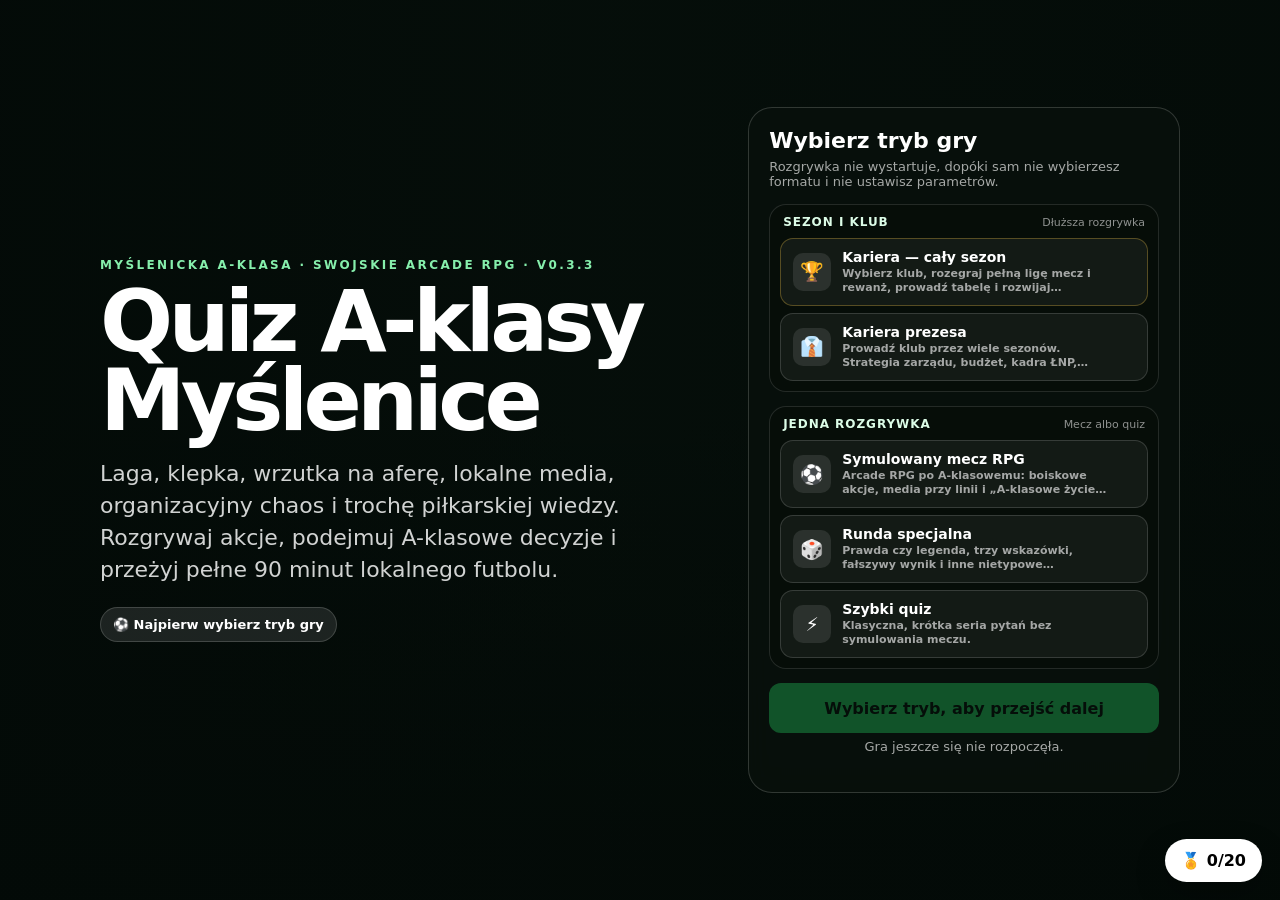
==== web/index.html @ 9ceb5de0 "Load smart question engine before base game" ====
<!doctype html>
<html lang="pl">
<head>
  <meta charset="utf-8" />
  <meta name="viewport" content="width=device-width, initial-scale=1" />
  <title>Quiz A-klasy Myślenice</title>
  <link rel="stylesheet" href="styles.css" />
  <link rel="stylesheet" href="rounds.css" />
  <link rel="stylesheet" href="match-mode.css" />
  <link rel="stylesheet" href="match-rpg.css" />
  <link rel="stylesheet" href="match-arcade.css" />
  <link rel="stylesheet" href="match-scenarios.css" />
  <link rel="stylesheet" href="tactical-decisions.css" />
  <link rel="stylesheet" href="player-characters.css" />
  <link rel="stylesheet" href="substitutions.css" />
  <link rel="stylesheet" href="player-form-morale.css" />
  <link rel="stylesheet" href="a-class-events.css" />
  <link rel="stylesheet" href="rivalry-matches.css" />
  <link rel="stylesheet" href="transfer-investigations.css" />
  <link rel="stylesheet" href="powerups.css" />
  <link rel="stylesheet" href="president-mode.css" />
  <link rel="stylesheet" href="achievements.css" />
  <link rel="stylesheet" href="title-screen.css" />
  <link rel="stylesheet" href="readability.css" />
  <link rel="stylesheet" href="ux-polish.css" />
  <link rel="stylesheet" href="a-class-lifelines.css" />
  <link rel="stylesheet" href="rpg-setup-ux.css" />
  <link rel="stylesheet" href="rpg-clarity.css" />
</head>
<body class="landing-active">
  <main class="shell">
    <header class="hero">
      <div>
        <p class="eyebrow">MYŚLENICKA A-KLASA</p>
        <h1>Rozegraj mecz wiedzą</h1>
        <p class="lead">Wybierasz zagranie w kluczowych sytuacjach meczu. Wiedza daje dużą przewagę, ale wykonanie na boisku nadal nie jest gwarantowane.</p>
      </div>
      <div class="score-card" aria-live="polite">
        <span id="score-label">Mecz</span>
        <strong id="score">0 : 0</strong>
      </div>
    </header>

    <section class="toolbar game-setup readable-setup">
      <label class="format-control">Format gry
        <select id="game-format">
          <option value="match90" selected>⚽ Symulowany mecz RPG</option>
          <option value="special">🎲 Runda specjalna</option>
          <option value="quick">⚡ Szybki quiz — 10 pytań</option>
        </select>
        <span id="format-description" class="control-help">Mecz składa się z 8–12 kluczowych sytuacji. Poprawna odpowiedź zwiększa szansę powodzenia zagrania, ale futbol nie daje gwarancji.</span>
      </label>

      <button id="new-game" class="kickoff-button">Rozpocznij mecz</button>

      <details id="match-settings" class="match-settings">
        <summary>
          <span><strong>⚙️ Ustawienia meczu</strong></span>
          <small id="match-settings-summary">Cała liga · wszystkie sezony · Stadionowa</small>
        </summary>
        <div class="match-settings-grid">
          <label id="special-round-control" class="hidden">Runda specjalna
            <select id="special-round">
              <option value="truth">Prawda czy A-klasowa legenda?</option>
              <option value="hints">Rozpoznaj mecz po 3 wskazówkach</option>
              <option value="earlier">Co było najpierw?</option>
              <option value="fake">Jeden wynik jest zmyślony</option>
              <option value="overtime">Dogrywka: tylko ciekawostki</option>
              <option value="transfer">🕵️ Śledztwo transferowe</option>
            </select>
          </label>

          <label>Zakres gry
            <select id="scope-mode">
              <option value="league">Cała liga</option>
              <option value="club">Tylko mój klub</option>
            </select>
          </label>
          <label id="club-label" class="hidden">Drużyna
            <select id="club"></select>
          </label>
          <label>Sezony
            <select id="season-mode">
              <option value="all">Wszystkie sezony</option>
              <option value="single">Jeden sezon</option>
              <option value="range">Przedział sezonów</option>
            </select>
          </label>
          <label id="season-from-label" class="hidden">Od sezonu
            <select id="season-from"></select>
          </label>
          <label id="season-to-label" class="hidden">Do sezonu
            <select id="season-to"></select>
          </label>
          <label>Oprawa
            <select id="game-style">
              <option value="classic">Klasyczna</option>
              <option value="stadium" selected>Stadionowa</option>
              <option value="chaos">A-klasowy chaos</option>
            </select>
          </label>

          <details id="advanced-options" class="advanced-options">
            <summary>Opcje dodatkowe</summary>
            <div class="advanced-grid">
              <label id="difficulty-control">Trudność
                <select id="difficulty">
                  <option value="all">Automatyczna / wszystkie</option>
                  <option value="1">1 — Rozgrzewka</option>
                  <option value="2">2 — Łatwy</option>
                  <option value="3">3 — Ligowy</option>
                  <option value="4">4 — Trudny</option>
                  <option value="5">5 — Kronikarz A-klasy</option>
                </select>
              </label>
              <label id="question-count-control">Długość szybkiego quizu
                <select id="question-count">
                  <option value="10" selected>10 pytań</option>
                  <option value="20">20 pytań</option>
                  <option value="30">30 pytań</option>
                  <option value="50">50 pytań</option>
                </select>
              </label>
            </div>
          </details>
        </div>
      </details>

      <label class="legacy-type-control" aria-hidden="true">Rodzaj pytania
        <select id="type"><option value="all">Wszystkie rodzaje pytań</option></select>
      </label>
      <label class="legacy-round-control" aria-hidden="true">Runda
        <select id="round">
          <option value="mix">Szybki miks</option>
          <option value="truth">Prawda czy legenda</option>
          <option value="hints">3 wskazówki</option>
          <option value="earlier">Co było najpierw</option>
          <option value="fake">Jeden wynik zmyślony</option>
          <option value="overtime">Dogrywka</option>
          <option value="transfer">Śledztwo transferowe</option>
        </select>
        <span id="round-description"></span>
      </label>
    </section>

    <section id="status" class="status">Ładowanie bazy pytań…</section>

    <section id="match-hud" class="match-hud hidden" aria-live="polite">
      <div class="match-clock">
        <span id="match-phase">1. POŁOWA</span>
        <strong id="match-minute">1’</strong>
      </div>
      <div class="match-progress-wrap">
        <div id="match-progress" class="match-progress"></div>
      </div>
      <div class="match-stats">
        <span><small>Punkty</small><strong id="match-points">0</strong></span>
        <span><small>Seria</small><strong id="match-streak">0</strong></span>
        <button id="var-button" class="var-button" type="button">VAR 50/50</button>
      </div>
    </section>

    <section id="quiz" class="quiz hidden">
      <div id="phase-card" class="phase-card hidden"></div>
      <div id="question-clubs" class="question-clubs" aria-label="Kluby związane z pytaniem"></div>
      <div class="meta">
        <span id="question-number"></span>
        <span id="season"></span>
        <span id="difficulty-label"></span>
        <span id="question-type-label"></span>
      </div>
      <p id="question-style" class="question-style"></p>
      <h2 id="question"></h2>
      <div id="hints-box" class="hints-box hidden"></div>
      <button id="reveal-hint" class="hint-button hidden" type="button">Pokaż kolejną wskazówkę</button>
      <div id="answers" class="answers"></div>
      <div id="feedback" class="feedback hidden"></div>
      <div class="actions">
        <button id="sources" class="ghost hidden">Pokaż źródła</button>
        <button id="next" class="hidden">Następna akcja</button>
      </div>
      <div id="source-box" class="source-box hidden"></div>
    </section>

    <section id="result" class="result hidden" aria-live="polite">
      <p class="eyebrow">KOŃCOWY GWIZDEK</p>
      <h2 id="result-title">Koniec meczu</h2>
      <div class="result-grid">
        <div><span>Wynik</span><strong id="result-score">0:0</strong></div>
        <div><span>Skuteczność testów</span><strong id="result-percent">0%</strong></div>
      </div>
      <p id="result-rank" class="result-rank hidden"></p>
      <p id="result-details" class="result-details"></p>
      <p id="result-humor" class="result-humor"></p>
      <button id="play-again">Rewanż</button>
    </section>
  </main>

  <script src="assets/title-art.js"></script>
  <script src="assets/action-art.js"></script>
  <script src="question-sanity-core.js"></script>
  <script src="smart-question-engine-core.js"></script>
  <script src="app.js"></script>
  <script src="quality.js"></script>
  <script src="rounds.js"></script>
  <script src="match-mode.js"></script>
  <script src="match-rpg.js"></script>
  <script src="match-arcade.js"></script>
  <script src="local-football-flavour.js"></script>
  <script src="local-football-chaos.js"></script>
  <script src="local-media-events.js"></script>
  <script src="local-club-events.js"></script>
  <script src="player-decision-questions.js"></script>
  <script src="match-scenarios-core.js"></script>
  <script src="match-scenarios.js"></script>
  <script src="match-continuity-core.js"></script>
  <script src="match-continuity.js"></script>
  <script src="tactical-decisions-core.js"></script>
  <script src="tactical-decisions.js"></script>
  <script src="player-characters-core.js"></script>
  <script src="player-characters.js"></script>
  <script src="substitutions-core.js"></script>
  <script src="substitutions.js"></script>
  <script src="player-form-morale-core.js"></script>
  <script src="player-form-morale.js"></script>
  <script src="a-class-events-core.js"></script>
  <script src="a-class-events.js"></script>
  <script src="rivalry-matches-core.js"></script>
  <script src="rivalry-matches.js"></script>
  <script src="season-career-core.js"></script>
  <script src="season-career.js"></script>
  <script src="transfer-investigations-core.js"></script>
  <script src="transfer-investigations.js"></script>
  <script src="powerups-core.js"></script>
  <script src="powerups.js"></script>
  <script src="president-mode-career-bridge.js"></script>
  <script src="president-mode-core.js"></script>
  <script src="president-mode.js"></script>
  <script src="president-mode-lifecycle.js"></script>
  <script src="front-controller.js"></script>
  <script src="arcade-front.js"></script>
  <script src="achievements-core.js"></script>
  <script src="achievements.js"></script>
  <script src="president-achievements-bridge.js"></script>
  <script src="match-commentator-core.js"></script>
  <script src="match-commentator.js"></script>
  <script src="readability.js"></script>
  <script src="ux-polish.js"></script>
  <script src="a-class-lifelines.js"></script>
  <script src="rpg-setup-ux.js"></script>
  <script src="rpg-clarity.js"></script>
  <script src="dev-tools.js"></script>
</body>
</html>
---- web/styles.css ----
:root {
  font-family: Inter, ui-sans-serif, system-ui, -apple-system, BlinkMacSystemFont, "Segoe UI", sans-serif;
  color: #111827;
  background: #f4f6f8;
}
* { box-sizing: border-box; }
body { margin: 0; }
button, select { font: inherit; }
.shell { width: min(920px, calc(100% - 32px)); margin: 0 auto; padding: 36px 0 64px; }
.hero { display: flex; gap: 24px; align-items: flex-start; justify-content: space-between; margin-bottom: 24px; }
.eyebrow { margin: 0 0 8px; letter-spacing: .16em; font-size: 12px; font-weight: 800; }
h1 { margin: 0; font-size: clamp(34px, 7vw, 64px); line-height: .95; letter-spacing: -.04em; }
.lead { margin: 14px 0 0; color: #4b5563; font-size: 18px; }
.score-card { min-width: 130px; background: #111827; color: white; border-radius: 18px; padding: 18px; }
.score-card span { display: block; font-size: 12px; text-transform: uppercase; letter-spacing: .12em; opacity: .7; }
.score-card strong { display: block; margin-top: 4px; font-size: 28px; }
.toolbar, .quiz, .status { background: white; border: 1px solid #e5e7eb; border-radius: 18px; }
.toolbar { display: flex; gap: 12px; padding: 14px; margin-bottom: 14px; flex-wrap: wrap; align-items: end; }
.toolbar label { display: grid; gap: 6px; color: #4b5563; font-size: 13px; }
select, button { border: 1px solid #d1d5db; border-radius: 12px; padding: 10px 12px; background: white; }
button { cursor: pointer; font-weight: 700; }
button:hover { transform: translateY(-1px); }
#new-game, #next { background: #111827; color: white; border-color: #111827; }
.status { padding: 18px; color: #4b5563; }
.quiz { padding: clamp(18px, 4vw, 34px); }
.meta { display: flex; flex-wrap: wrap; gap: 8px; color: #6b7280; font-size: 13px; }
.meta span { background: #f3f4f6; border-radius: 999px; padding: 6px 9px; }
#question { font-size: clamp(24px, 4vw, 36px); letter-spacing: -.025em; margin: 10px 0 24px; }
.answers { display: grid; gap: 10px; }
.answer { text-align: left; min-height: 52px; padding: 14px 16px; }
.answer.correct { border-color: #15803d; background: #f0fdf4; }
.answer.wrong { border-color: #b91c1c; background: #fef2f2; }
.answer:disabled { cursor: default; color: inherit; }
.feedback { margin-top: 18px; padding: 14px 16px; border-radius: 12px; background: #f9fafb; line-height: 1.45; }
.actions { display: flex; gap: 10px; justify-content: flex-end; margin-top: 18px; }
.ghost { background: transparent; }
.source-box { margin-top: 12px; border-top: 1px solid #e5e7eb; padding-top: 12px; font-size: 13px; overflow-wrap: anywhere; }
.source-box a { color: #1d4ed8; }
.hidden { display: none !important; }
@media (max-width: 640px) {
  .hero { flex-direction: column; }
  .score-card { width: 100%; }
  .toolbar { align-items: stretch; }
  .toolbar label, .toolbar button { width: 100%; }
}
#scope-mode { min-width: 240px; }
#club { min-width: 210px; }
#game-style { min-width: 245px; }
#type { min-width: 230px; }
.result { margin-top: 14px; background: white; border: 1px solid #e5e7eb; border-radius: 18px; padding: clamp(18px, 4vw, 34px); }
.result h2 { margin: 0 0 18px; font-size: clamp(28px, 5vw, 42px); letter-spacing: -.03em; }
.result-grid { display: grid; grid-template-columns: repeat(2, minmax(0, 1fr)); gap: 12px; margin-bottom: 14px; }
.result-grid > div { background: #f3f4f6; border-radius: 14px; padding: 16px; }
.result-grid span { display: block; color: #6b7280; font-size: 12px; text-transform: uppercase; letter-spacing: .1em; }
.result-grid strong { display: block; margin-top: 4px; font-size: 30px; }
.result-details { color: #4b5563; margin: 0 0 18px; }
#play-again { background: #111827; color: white; border-color: #111827; }
@media (max-width: 480px) { .result-grid { grid-template-columns: 1fr; } }
.question-clubs { display: flex; flex-wrap: wrap; gap: 8px; margin-bottom: 14px; }
.club-badge { display: inline-flex; align-items: center; gap: 8px; border: 1px solid #e5e7eb; background: #f9fafb; border-radius: 999px; padding: 5px 10px 5px 5px; font-size: 13px; font-weight: 700; }
.club-badge img, .crest-fallback { width: 34px; height: 34px; border-radius: 50%; object-fit: contain; background: white; border: 1px solid #e5e7eb; }
.crest-fallback { display: inline-grid; place-items: center; font-size: 11px; }
.question-style { margin: 20px 0 0; font-size: 12px; font-weight: 900; letter-spacing: .14em; text-transform: uppercase; color: #4b5563; }
.humor-line { margin-top: 9px; padding-top: 9px; border-top: 1px dashed #d1d5db; font-style: italic; color: #4b5563; }
.streak-line { margin-top: 10px; font-weight: 800; }
.result-humor { margin: -6px 0 18px; padding: 12px 14px; border-radius: 12px; background: #f9fafb; font-weight: 700; }
---- web/rounds.css ----
.round-control { flex: 1 1 100%; }
#round { width: min(100%, 440px); font-weight: 750; }
.control-help { max-width: 720px; color: #6b7280; font-size: 12px; line-height: 1.35; font-weight: 500; }
.legacy-type-control { display: none !important; }
.round-filter-secondary { opacity: .72; }
.hints-box { display: grid; gap: 8px; margin: -8px 0 14px; }
.round-hint { display: flex; gap: 10px; align-items: baseline; padding: 11px 13px; border-radius: 12px; border: 1px solid #e5e7eb; background: #f9fafb; }
.round-hint strong { flex: 0 0 auto; font-size: 12px; text-transform: uppercase; letter-spacing: .08em; }
.round-hint span { line-height: 1.35; }
.hint-button { margin: -4px 0 16px; background: #f3f4f6; }
.round-bonus { margin-top: 10px; padding-top: 9px; border-top: 1px dashed #d1d5db; font-weight: 800; }
@media (max-width: 640px) {
  #round { width: 100%; min-width: 0; }
  .round-hint { align-items: flex-start; flex-direction: column; gap: 3px; }
}
---- web/match-mode.css ----
.game-setup { align-items: start; }
.format-control { flex: 1 1 100%; }
#game-format { width: min(100%, 480px); font-weight: 800; }
#special-round { min-width: 280px; }
.legacy-round-control { display: none !important; }
.advanced-options { flex: 1 1 100%; border: 1px dashed #d1d5db; border-radius: 12px; padding: 0; color: #4b5563; }
.advanced-options summary { cursor: pointer; padding: 10px 12px; font-size: 13px; font-weight: 750; }
.advanced-grid { display: flex; flex-wrap: wrap; gap: 12px; padding: 0 12px 12px; }
.kickoff-button { align-self: end; min-height: 44px; background: #111827; color: #fff; border-color: #111827; }

.match-hud { margin-bottom: 14px; display: grid; grid-template-columns: auto minmax(180px, 1fr) auto; gap: 16px; align-items: center; background: #111827; color: #fff; border-radius: 18px; padding: 13px 16px; }
.match-clock { display: grid; gap: 2px; min-width: 104px; }
.match-clock span { font-size: 10px; letter-spacing: .12em; font-weight: 900; opacity: .68; }
.match-clock strong { font-size: 24px; line-height: 1; }
.match-progress-wrap { height: 8px; border-radius: 999px; background: rgba(255,255,255,.14); overflow: hidden; }
.match-progress { height: 100%; width: 0; border-radius: inherit; background: #fff; transition: width .32s ease; }
.match-stats { display: flex; gap: 8px; align-items: center; }
.match-stats > span { min-width: 58px; padding: 5px 8px; border-radius: 10px; background: rgba(255,255,255,.09); }
.match-stats small { display: block; opacity: .62; font-size: 9px; text-transform: uppercase; letter-spacing: .08em; }
.match-stats strong { display: block; margin-top: 1px; font-size: 17px; }
.var-button { color: #111827; background: #fff; border-color: #fff; white-space: nowrap; }
.var-button:disabled { opacity: .42; cursor: default; transform: none; }

.phase-card { margin: -8px 0 18px; padding: 12px 14px; border-radius: 12px; background: #111827; color: #fff; font-size: 12px; font-weight: 900; letter-spacing: .09em; text-transform: uppercase; }
.var-eliminated { opacity: .2 !important; text-decoration: line-through; transform: scale(.985); }
.match-points-line, .momentum-bonus { margin-top: 10px; padding-top: 9px; border-top: 1px dashed #d1d5db; font-weight: 850; }
.momentum-bonus { color: #92400e; }

.result-rank { display: grid; gap: 5px; padding: 16px 18px; margin: 0 0 16px; border-radius: 14px; background: #111827; color: #fff; }
.result-rank strong { font-size: 18px; letter-spacing: .04em; }
.result-rank span { opacity: .78; line-height: 1.4; }

@media (max-width: 720px) {
  .match-hud { grid-template-columns: 1fr auto; }
  .match-progress-wrap { grid-column: 1 / -1; grid-row: 2; }
  .match-stats { justify-content: flex-end; }
}

@media (max-width: 520px) {
  .match-hud { gap: 10px; padding: 12px; }
  .match-stats > span { min-width: 50px; }
  .var-button { padding: 9px 10px; font-size: 12px; }
  .advanced-grid { display: grid; }
  #special-round { min-width: 0; width: 100%; }
}
---- web/match-rpg.css ----
.rpg-board { display: grid; gap: 14px; margin-bottom: 16px; }
.rpg-score-row { display: grid; grid-template-columns: 1fr auto 1fr; gap: 12px; align-items: center; padding: 14px 16px; border-radius: 18px; background: #111827; color: #fff; }
.rpg-team { display: grid; gap: 3px; }
.rpg-team:last-child { text-align: right; }
.rpg-team small { font-size: 10px; letter-spacing: .12em; text-transform: uppercase; opacity: .62; }
.rpg-team strong { font-size: 28px; line-height: 1; }
.rpg-clock { display: grid; justify-items: center; min-width: 92px; }
.rpg-clock strong { font-size: 25px; line-height: 1; }
.rpg-clock span { margin-top: 3px; font-size: 10px; letter-spacing: .1em; text-transform: uppercase; opacity: .62; }

.rpg-pitch-shell { padding: 10px; border-radius: 18px; background: #163d2a; }
.rpg-pitch { position: relative; display: grid; grid-template-columns: repeat(5, 1fr); min-height: 150px; border: 2px solid rgba(255,255,255,.72); border-radius: 12px; overflow: hidden; color: white; }
.rpg-zone { position: relative; min-width: 0; border-right: 1px solid rgba(255,255,255,.28); background: rgba(255,255,255,.035); }
.rpg-zone:nth-child(even) { background: rgba(255,255,255,.075); }
.rpg-zone:last-child { border-right: 0; }
.rpg-zone::after { content: attr(data-label); position: absolute; left: 50%; bottom: 7px; transform: translateX(-50%); width: 92%; text-align: center; font-size: 9px; font-weight: 800; letter-spacing: .08em; text-transform: uppercase; opacity: .58; }
.rpg-midline { position: absolute; left: 50%; top: 0; bottom: 0; width: 1px; background: rgba(255,255,255,.7); pointer-events: none; }
.rpg-center-circle { position: absolute; left: 50%; top: 50%; width: 58px; height: 58px; border: 1px solid rgba(255,255,255,.7); border-radius: 50%; transform: translate(-50%,-50%); pointer-events: none; }
.rpg-goal { position: absolute; top: 35%; width: 11px; height: 30%; border: 2px solid rgba(255,255,255,.72); pointer-events: none; }
.rpg-goal.home { left: -2px; border-left: 0; }
.rpg-goal.away { right: -2px; border-right: 0; }
.rpg-ball { position: absolute; z-index: 4; top: 48%; width: 34px; height: 34px; display: grid; place-items: center; border-radius: 50%; background: #fff; color: #111827; font-size: 21px; transform: translate(-50%,-50%); transition: left .32s ease, top .2s ease; box-shadow: 0 3px 12px rgba(0,0,0,.28); }
.rpg-ball.opponent { outline: 4px solid rgba(153,27,27,.75); }
.rpg-possession { display: flex; flex-wrap: wrap; gap: 8px; align-items: center; color: #4b5563; font-size: 12px; }
.rpg-possession strong { color: #111827; }
.rpg-tag { padding: 5px 8px; border-radius: 999px; background: #f3f4f6; font-weight: 800; }
.rpg-tag.chance { background: #fef3c7; color: #92400e; }

.rpg-narrator { padding: 14px 16px; border-left: 4px solid #111827; border-radius: 0 14px 14px 0; background: #f9fafb; }
.rpg-narrator small { display: block; margin-bottom: 4px; color: #6b7280; font-size: 10px; font-weight: 900; letter-spacing: .12em; text-transform: uppercase; }
.rpg-narrator strong { display: block; font-size: 17px; line-height: 1.35; }

.rpg-action-panel { display: grid; gap: 12px; margin: 4px 0 18px; }
.rpg-action-heading { display: flex; justify-content: space-between; gap: 12px; align-items: end; flex-wrap: wrap; }
.rpg-action-heading div { display: grid; gap: 2px; }
.rpg-action-heading strong { font-size: 18px; }
.rpg-action-heading span { color: #6b7280; font-size: 12px; }
.rpg-actions { display: grid; grid-template-columns: repeat(3, minmax(0, 1fr)); gap: 10px; }
.rpg-action { min-width: 0; padding: 14px; text-align: left; border: 1px solid #d1d5db; border-radius: 14px; background: white; }
.rpg-action:hover { border-color: #111827; }
.rpg-action strong { display: block; margin-bottom: 5px; font-size: 15px; }
.rpg-action p { margin: 0 0 10px; color: #6b7280; font-size: 12px; line-height: 1.35; }
.rpg-action-meta { display: flex; justify-content: space-between; gap: 8px; align-items: center; }
.rpg-dc { padding: 4px 7px; border-radius: 999px; background: #f3f4f6; font-size: 10px; font-weight: 900; letter-spacing: .06em; text-transform: uppercase; }
.rpg-risk { font-size: 10px; font-weight: 800; color: #6b7280; }
.rpg-action.risk-high .rpg-dc { background: #fef2f2; color: #991b1b; }
.rpg-action.risk-low .rpg-dc { background: #f0fdf4; color: #166534; }

.rpg-log { display: grid; gap: 6px; margin: 0 0 14px; }
.rpg-log-line { padding: 8px 10px; border-radius: 10px; background: #f3f4f6; color: #4b5563; font-size: 12px; }
.rpg-log-line.good { background: #f0fdf4; color: #166534; font-weight: 750; }
.rpg-log-line.bad { background: #fef2f2; color: #991b1b; font-weight: 750; }
.rpg-log-line.goal { background: #111827; color: #fff; font-weight: 900; }
.rpg-resolution { margin-top: 10px; padding-top: 10px; border-top: 1px dashed #d1d5db; font-weight: 850; }
.rpg-resolution.good { color: #166534; }
.rpg-resolution.bad { color: #991b1b; }

.rpg-tools { display: flex; gap: 8px; margin-top: 8px; flex-wrap: wrap; }
.rpg-tool { padding: 8px 10px; font-size: 12px; background: #fff; }
.rpg-tool:disabled { opacity: .42; cursor: default; transform: none; }

body.rpg-match-active #match-hud { display: none !important; }
body.rpg-match-active .score-card span { opacity: .65; }

@media (max-width: 700px) {
  .rpg-actions { grid-template-columns: 1fr; }
  .rpg-pitch { min-height: 132px; }
  .rpg-ball { width: 30px; height: 30px; font-size: 18px; }
  .rpg-score-row { grid-template-columns: 1fr auto 1fr; padding: 12px; }
  .rpg-team strong { font-size: 24px; }
}

@media (max-width: 420px) {
  .rpg-zone::after { font-size: 8px; letter-spacing: .03em; }
  .rpg-clock { min-width: 68px; }
  .rpg-clock strong { font-size: 21px; }
}
---- web/match-arcade.css ----
.rpg-arcade-hud {
  display: grid;
  grid-template-columns: minmax(0, 1.15fr) minmax(0, 1.4fr) minmax(0, 1.05fr);
  gap: 10px;
}

.arcade-style-card,
.arcade-meter-card,
.arcade-combo-card {
  min-width: 0;
  padding: 11px 12px;
  border: 1px solid #d1d5db;
  border-radius: 14px;
  background: linear-gradient(180deg, #fff, #f9fafb);
  box-shadow: 0 5px 18px rgba(17, 24, 39, .06);
}

.arcade-style-card { display: flex; gap: 10px; align-items: center; }
.arcade-style-icon { width: 36px; height: 36px; display: grid; place-items: center; flex: 0 0 auto; border-radius: 11px; background: #111827; font-size: 19px; }
.arcade-style-card span:last-child { min-width: 0; display: grid; gap: 2px; }
.arcade-style-card small,
.arcade-meter-head span { color: #6b7280; font-size: 9px; font-weight: 900; letter-spacing: .1em; text-transform: uppercase; }
.arcade-style-card strong { font-size: 14px; }
.arcade-style-card em { color: #6b7280; font-size: 10px; line-height: 1.25; font-style: normal; }

.arcade-meter-head { display: flex; justify-content: space-between; gap: 10px; align-items: center; margin-bottom: 7px; }
.arcade-meter-head strong { font-size: 14px; }
.arcade-meter { height: 11px; overflow: hidden; border-radius: 999px; background: #e5e7eb; box-shadow: inset 0 1px 2px rgba(17,24,39,.12); }
#arcade-momentum-fill { width: 0; height: 100%; border-radius: inherit; background: linear-gradient(90deg, #f59e0b, #f97316 55%, #dc2626); transition: width .35s ease; }
.arcade-unlocks { display: flex; gap: 5px; margin-top: 7px; overflow-x: auto; scrollbar-width: none; }
.arcade-unlocks::-webkit-scrollbar { display: none; }
.arcade-unlocks span { white-space: nowrap; padding: 3px 6px; border-radius: 999px; background: #f3f4f6; color: #9ca3af; font-size: 8px; font-weight: 850; }
.arcade-unlocks span.active { background: #fff7ed; color: #c2410c; box-shadow: inset 0 0 0 1px #fdba74; }

.arcade-combo-dots { display: grid; grid-template-columns: repeat(3, 1fr); gap: 5px; margin: 7px 0 6px; }
.arcade-combo-dots i { height: 9px; border-radius: 999px; background: #e5e7eb; transition: .22s ease; }
.arcade-combo-dots i.active { background: linear-gradient(90deg, #16a34a, #22c55e); box-shadow: 0 0 10px rgba(34,197,94,.35); }
.arcade-combo-card > small { display: block; overflow: hidden; color: #6b7280; font-size: 9px; line-height: 1.25; text-overflow: ellipsis; white-space: nowrap; }

.arcade-event-banner {
  display: flex;
  justify-content: space-between;
  gap: 12px;
  align-items: center;
  margin: -3px 0 0;
  padding: 10px 13px;
  border-radius: 13px;
  background: linear-gradient(90deg, #111827, #1f2937);
  color: #fff;
  box-shadow: 0 8px 22px rgba(17,24,39,.16);
}
.arcade-event-banner strong { font-size: 13px; }
.arcade-event-banner span { color: rgba(255,255,255,.72); font-size: 10px; text-align: right; }

.arcade-actions { grid-template-columns: repeat(3, minmax(0, 1fr)); }
.rpg-action.arcade-special {
  position: relative;
  overflow: hidden;
  border-color: #f59e0b;
  background: linear-gradient(145deg, #fff7ed, #fff 55%, #fef3c7);
  box-shadow: 0 8px 20px rgba(245,158,11,.13);
}
.rpg-action.arcade-special::before {
  content: 'ARCADE';
  position: absolute;
  top: 7px;
  right: -23px;
  width: 80px;
  padding: 2px 0;
  transform: rotate(38deg);
  background: #f59e0b;
  color: #111827;
  text-align: center;
  font-size: 7px;
  font-weight: 950;
  letter-spacing: .08em;
}
.rpg-action.arcade-special:hover { border-color: #c2410c; transform: translateY(-2px); }
.arcade-cost { padding: 4px 7px; border-radius: 999px; background: #fff7ed; color: #c2410c; font-size: 9px; font-weight: 900; }
.arcade-heading > span:last-child { padding: 5px 8px; border-radius: 999px; background: #fff7ed; color: #c2410c; font-weight: 850; }

body.rpg-match-active .rpg-pitch-shell { box-shadow: 0 12px 30px rgba(22,61,42,.15); }
body.rpg-match-active .rpg-ball { animation: arcade-ball-pulse 1.8s ease-in-out infinite; }

@keyframes arcade-ball-pulse {
  0%, 100% { box-shadow: 0 3px 12px rgba(0,0,0,.28); }
  50% { box-shadow: 0 4px 18px rgba(255,255,255,.35), 0 3px 12px rgba(0,0,0,.28); }
}

@media (max-width: 860px) {
  .rpg-arcade-hud { grid-template-columns: 1fr 1fr; }
  .arcade-style-card { grid-column: 1 / -1; }
}

@media (max-width: 700px) {
  .rpg-arcade-hud { grid-template-columns: 1fr; }
  .arcade-style-card { grid-column: auto; }
  .arcade-actions { grid-template-columns: 1fr; }
  .arcade-event-banner { align-items: flex-start; flex-direction: column; }
  .arcade-event-banner span { text-align: left; }
  .arcade-combo-card > small { white-space: normal; }
}

.rpg-action-panel.life-event-active { padding: 0; border: 0; background: transparent; box-shadow: none; }
.life-event-card {
  overflow: hidden;
  border: 2px solid #f59e0b;
  border-radius: 18px;
  background: linear-gradient(145deg, #111827, #1f2937 68%, #292018);
  color: #fff;
  box-shadow: 0 18px 45px rgba(17,24,39,.24);
}
.life-event-top { display: flex; justify-content: space-between; gap: 12px; align-items: center; padding: 11px 15px; background: rgba(0,0,0,.25); }
.life-event-category, .life-event-counter { font-size: 10px; font-weight: 950; letter-spacing: .1em; }
.life-event-category { color: #fbbf24; }
.life-event-counter { color: rgba(255,255,255,.55); }
.life-event-story { display: flex; gap: 14px; align-items: center; padding: 18px 18px 13px; }
.life-event-icon { flex: 0 0 auto; font-size: 38px; filter: drop-shadow(0 5px 9px rgba(0,0,0,.28)); }
.life-event-story h3 { margin: 0 0 5px; font-size: clamp(20px, 3vw, 29px); line-height: 1.05; }
.life-event-story p { margin: 0; color: rgba(255,255,255,.72); font-size: 14px; line-height: 1.45; }
.life-event-question { padding: 0 18px 9px; color: #fbbf24; font-size: 12px; font-weight: 900; text-transform: uppercase; letter-spacing: .08em; }
.life-event-choices { display: grid; grid-template-columns: repeat(3, minmax(0, 1fr)); gap: 9px; padding: 0 14px 14px; }
.life-event-choice { display: grid; grid-template-columns: 27px 1fr; gap: 2px 8px; align-items: center; min-height: 86px; padding: 11px; border: 1px solid rgba(255,255,255,.17); border-radius: 12px; background: rgba(255,255,255,.07); color: #fff; text-align: left; cursor: pointer; transition: .18s ease; }
.life-event-choice:hover, .life-event-choice:focus-visible { transform: translateY(-2px); border-color: #fbbf24; background: rgba(245,158,11,.14); outline: none; }
.life-event-choice > span { display: grid; place-items: center; grid-row: 1 / span 2; width: 27px; height: 27px; border-radius: 50%; background: #f59e0b; color: #111827; font-size: 12px; font-weight: 950; }
.life-event-choice strong { font-size: 13px; line-height: 1.2; }
.life-event-choice small { color: rgba(255,255,255,.62); font-size: 10px; line-height: 1.3; }
.life-event-note { display: block; padding: 0 16px 14px; color: rgba(255,255,255,.46); font-size: 9px; text-align: center; }

@media (max-width: 700px) {
  .life-event-top { align-items: flex-start; flex-direction: column; gap: 4px; }
  .life-event-story { align-items: flex-start; padding: 15px; }
  .life-event-icon { font-size: 32px; }
  .life-event-choices { grid-template-columns: 1fr; }
  .life-event-choice { min-height: 70px; }
}
---- web/match-scenarios.css ----
.rpg-scenario-hud {
  display: grid;
  grid-template-columns: minmax(110px, .7fr) minmax(220px, 1.7fr) minmax(220px, 1.2fr);
  gap: 10px;
  margin: 10px 0 12px;
}

.rpg-scenario-hud > div {
  border: 1px solid rgba(255,255,255,.12);
  border-radius: 14px;
  padding: 11px 13px;
  background: rgba(8,18,33,.76);
  box-shadow: inset 0 1px 0 rgba(255,255,255,.04);
}

.rpg-scenario-hud small,
.rpg-scenario-hud span {
  display: block;
  color: var(--muted, #b7c0cd);
  font-size: .78rem;
  line-height: 1.35;
}

.rpg-scenario-hud strong {
  display: block;
  margin-top: 3px;
}

.scenario-counter strong {
  font-size: 1.22rem;
}

.scenario-copy strong {
  font-size: 1rem;
}

.scenario-copy span,
.scenario-rule span {
  margin-top: 4px;
}

.scenario-rule {
  border-color: rgba(97, 220, 146, .28) !important;
  background: linear-gradient(135deg, rgba(27,81,53,.34), rgba(8,18,33,.76)) !important;
}

.scenario-rule strong {
  color: #a9f4c7;
}

.scenario-odds {
  display: grid;
  grid-template-columns: 1fr 1fr;
  gap: 6px;
  margin-top: 10px;
  padding-top: 8px;
  border-top: 1px solid rgba(255,255,255,.08);
  font-size: .72rem;
}

.scenario-odds span {
  color: var(--muted, #b7c0cd);
}

.scenario-odds span:first-child strong {
  color: #8df0b4;
}

.scenario-odds span:last-child strong {
  color: #ffd49a;
}

@media (max-width: 760px) {
  .rpg-scenario-hud {
    grid-template-columns: 1fr;
  }

  .scenario-odds {
    grid-template-columns: 1fr;
  }
}
---- web/tactical-decisions.css ----
.rpg-tactical-hud {
  display: grid;
  grid-template-columns: auto minmax(140px, .8fr) minmax(220px, 2fr);
  gap: 10px 14px;
  align-items: center;
  padding: 10px 14px;
  margin: 10px 0;
  border: 1px solid rgba(255,255,255,.12);
  border-radius: 14px;
  background: rgba(7, 15, 27, .72);
}

.tactical-hud-label { font-size: .68rem; letter-spacing: .12em; opacity: .62; }
.rpg-tactical-hud strong { font-size: .94rem; }
.rpg-tactical-hud > span:last-child { font-size: .78rem; opacity: .76; }

.tactical-active-chip {
  display: inline-flex;
  align-items: center;
  padding: 5px 8px;
  margin-left: auto;
  border: 1px solid rgba(255,255,255,.16);
  border-radius: 999px;
  font-size: .72rem;
  white-space: nowrap;
  opacity: .88;
}

.tactical-decision-card {
  padding: 18px;
  border: 1px solid rgba(255,255,255,.14);
  border-radius: 18px;
  background: linear-gradient(180deg, rgba(21,34,52,.96), rgba(8,16,28,.96));
  box-shadow: 0 18px 44px rgba(0,0,0,.22);
}

.tactical-decision-kicker { margin-bottom: 8px; font-size: .72rem; font-weight: 800; letter-spacing: .12em; opacity: .7; }
.tactical-decision-card h3 { margin: 0 0 8px; font-size: 1.2rem; }
.tactical-decision-card > p { margin: 0 0 16px; opacity: .76; line-height: 1.45; }

.tactical-options { display: grid; grid-template-columns: repeat(3, minmax(0, 1fr)); gap: 10px; }
.tactical-option {
  display: grid;
  grid-template-columns: auto 1fr;
  gap: 10px;
  align-items: start;
  text-align: left;
  padding: 14px;
  border: 1px solid rgba(255,255,255,.12);
  border-radius: 14px;
  background: rgba(255,255,255,.045);
  color: inherit;
  cursor: pointer;
}
.tactical-option:hover,
.tactical-option:focus-visible { transform: translateY(-1px); border-color: rgba(255,255,255,.28); background: rgba(255,255,255,.08); }
.tactical-option.current { outline: 1px solid rgba(255,255,255,.22); }
.tactical-option-icon { font-size: 1.45rem; line-height: 1; }
.tactical-option strong { display: block; margin-bottom: 5px; }
.tactical-option small { display: block; line-height: 1.35; opacity: .72; }
.tactical-option em { display: inline-block; margin-top: 9px; font-size: .72rem; font-style: normal; font-weight: 800; opacity: .88; }

@media (max-width: 760px) {
  .rpg-tactical-hud { grid-template-columns: 1fr; gap: 4px; }
  .tactical-options { grid-template-columns: 1fr; }
  .tactical-active-chip { margin-left: 0; }
}
---- web/player-characters.css ----
.rpg-character-hud {
  display: grid;
  grid-template-columns: auto minmax(0, 1fr) auto;
  gap: .75rem;
  align-items: center;
  margin: .65rem 0;
  padding: .7rem .8rem;
  border: 1px solid #d7dee5;
  border-radius: 14px;
  background: #ffffff;
  color: #111827;
}

.character-hud-avatar,
.character-avatar {
  display: grid;
  place-items: center;
  width: 2.6rem;
  height: 2.6rem;
  flex: 0 0 auto;
  border-radius: 50%;
  border: 1px solid #bbf7d0;
  background: #f0fdf4;
  color: #14532d;
  font-weight: 900;
  letter-spacing: .03em;
}

.character-hud-copy { min-width: 0; }
.character-hud-copy small,
.character-hud-rating small {
  display: block;
  color: #64748b;
  font-size: .64rem;
  letter-spacing: .1em;
  opacity: 1;
}
.character-hud-copy strong,
.character-hud-copy span { display: block; }
.character-hud-copy strong { margin: .12rem 0; color: #111827; font-size: .98rem; }
.character-hud-copy span { color: #475569; font-size: .78rem; overflow: hidden; text-overflow: ellipsis; white-space: nowrap; }
.character-hud-rating { text-align: center; }
.character-hud-rating strong { color: #14532d; font-size: 1.35rem; }

.character-selection-card {
  border: 2px solid #dbe4df;
  border-radius: 18px;
  padding: 1rem;
  background: #f8fafc;
  color: #111827;
  box-shadow: none;
}
.character-selection-card h3 { margin: .25rem 0 .35rem; color: #111827 !important; }
.character-selection-card > p { margin: 0 0 .8rem; color: #475569 !important; line-height: 1.42; opacity: 1; }
.character-selection-kicker { color: #166534 !important; font-size: .72rem; font-weight: 900; letter-spacing: .09em; opacity: 1; }
.character-disclaimer { display: block; margin-top: .8rem; color: #64748b !important; line-height: 1.35; opacity: 1; }

.character-options {
  display: grid;
  grid-template-columns: repeat(3, minmax(0, 1fr));
  gap: .7rem;
}
.character-option {
  appearance: none;
  width: 100%;
  padding: .75rem;
  border: 2px solid #cbd5e1;
  border-radius: 14px;
  background: #ffffff;
  color: #111827 !important;
  text-align: left;
  cursor: pointer;
  box-shadow: none;
  transition: border-color .15s ease, background .15s ease, box-shadow .15s ease;
}
.character-option *,
.character-option strong,
.character-option span,
.character-option small,
.character-option em { color: inherit; }
.character-option:hover,
.character-option:focus-visible {
  border-color: #16a34a;
  background: #f0fdf4;
  outline: 3px solid rgba(22,163,74,.14);
  transform: none;
}
.character-header { display: flex; gap: .55rem; align-items: center; }
.character-title { min-width: 0; flex: 1; }
.character-title strong,
.character-title small,
.character-title em { display: block; }
.character-title strong { color: #111827 !important; font-size: .95rem; line-height: 1.18; }
.character-title small { margin-top: .15rem; color: #475569 !important; font-size: .72rem; opacity: 1; }
.character-title em { margin-top: .28rem; color: #334155 !important; font-style: normal; font-size: .68rem; font-weight: 800; }
.character-overall { text-align: center; }
.character-overall small { display: block; color: #64748b !important; font-size: .58rem; opacity: 1; }
.character-overall strong { color: #14532d !important; font-size: 1.45rem; line-height: 1; }
.character-sample {
  display: inline-block;
  margin-left: .25rem;
  padding: .1rem .3rem;
  border-radius: 999px;
  font-size: .56rem;
  font-weight: 800;
  vertical-align: .08rem;
}
.character-sample.reliable { background: #dcfce7; color: #166534 !important; }
.character-sample.small { background: #fef3c7; color: #92400e !important; }

.character-raw-stats {
  display: grid;
  grid-template-columns: repeat(5, 1fr);
  gap: .28rem;
  margin: .7rem 0;
}
.character-raw-stats > span {
  padding: .35rem .2rem;
  border: 1px solid #e2e8f0;
  border-radius: 8px;
  background: #f8fafc;
  text-align: center;
}
.character-raw-stats small,
.character-raw-stats strong { display: block; }
.character-raw-stats small { color: #64748b !important; font-size: .54rem; opacity: 1; }
.character-raw-stats strong { margin-top: .05rem; color: #111827 !important; font-size: .83rem; }

.character-ratings { display: grid; gap: .28rem; }
.character-rating-row {
  display: grid;
  grid-template-columns: 5.8rem minmax(0, 1fr) 1.8rem;
  gap: .4rem;
  align-items: center;
  color: #334155;
  font-size: .65rem;
}
.character-rating-row > span { color: #475569 !important; opacity: 1; }
.character-rating-row > strong { color: #111827 !important; text-align: right; }
.character-rating-track {
  height: 6px;
  overflow: hidden;
  border-radius: 999px;
  background: #e2e8f0;
}
.character-rating-track i {
  display: block;
  height: 100%;
  border-radius: inherit;
  background: #16a34a;
  opacity: 1;
}
.character-impact {
  margin-top: .45rem;
  padding-top: .4rem;
  border-top: 1px solid #e2e8f0;
  color: #475569 !important;
  font-size: .68rem;
  opacity: 1;
}
.character-impact.positive { color: #166534 !important; font-weight: 800; }
.character-impact.negative { color: #991b1b !important; }

@media (max-width: 850px) {
  .character-options { grid-template-columns: 1fr; }
  .character-option { padding: .8rem; }
}

@media (max-width: 520px) {
  .rpg-character-hud { grid-template-columns: auto minmax(0, 1fr); }
  .character-hud-rating { grid-column: 2; text-align: left; display: flex; gap: .35rem; align-items: baseline; }
  .character-hud-rating small { display: inline; }
  .character-raw-stats { grid-template-columns: repeat(5, minmax(0,1fr)); }
  .character-rating-row { grid-template-columns: 5rem minmax(0, 1fr) 1.7rem; }
}
---- web/substitutions.css ----
.rpg-substitution-hud {
  display: flex;
  align-items: center;
  gap: .7rem;
  padding: .72rem .9rem;
  margin: .55rem 0;
  border: 1px solid rgba(255,255,255,.12);
  border-radius: 14px;
  background: rgba(8,18,28,.72);
}

.substitution-hud-icon { font-size: 1.35rem; }
.substitution-hud-copy { display: grid; grid-template-columns: auto auto 1fr; align-items: baseline; gap: .35rem .55rem; width: 100%; }
.substitution-hud-copy small { font-size: .68rem; letter-spacing: .12em; opacity: .7; }
.substitution-hud-copy strong { font-size: .95rem; }
.substitution-hud-copy em { justify-self: end; font-style: normal; font-size: .78rem; opacity: .82; }
.substitution-hud-copy em.positive { color: #b9f6ca; }
.substitution-hud-copy em.negative { color: #ffb6b6; }

.substitution-decision-card,
.substitution-quiz-card,
.substitution-result-card {
  padding: 1rem;
  border: 1px solid rgba(255,255,255,.13);
  border-radius: 18px;
  background: linear-gradient(180deg, rgba(18,33,45,.96), rgba(8,18,28,.96));
}

.substitution-kicker {
  font-size: .72rem;
  font-weight: 800;
  letter-spacing: .13em;
  opacity: .76;
  margin-bottom: .35rem;
}

.substitution-decision-card h3,
.substitution-quiz-card h3,
.substitution-result-card h3 { margin: .15rem 0 .45rem; }
.substitution-decision-card > p,
.substitution-quiz-explainer,
.substitution-result-card > p { margin: 0 0 .8rem; opacity: .82; line-height: 1.45; }

.substitution-current {
  padding: .58rem .7rem;
  margin: .65rem 0 .8rem;
  border-radius: 10px;
  background: rgba(255,255,255,.06);
  font-size: .86rem;
}

.substitution-options {
  display: grid;
  grid-template-columns: repeat(3, minmax(0, 1fr));
  gap: .7rem;
}

.substitution-option {
  display: block;
  width: 100%;
  text-align: left;
  padding: .75rem;
  border: 1px solid rgba(255,255,255,.12);
  border-radius: 14px;
  background: rgba(255,255,255,.045);
  color: inherit;
  cursor: pointer;
}

.substitution-option:hover,
.substitution-option:focus-visible {
  transform: translateY(-1px);
  border-color: rgba(255,255,255,.28);
  background: rgba(255,255,255,.075);
}

.substitution-option .character-header { margin-bottom: .55rem; }
.substitution-option .character-raw-stats { grid-template-columns: repeat(5, 1fr); }
.substitution-option .character-ratings { margin-top: .55rem; }

.substitution-candidate-note,
.substitution-enter {
  display: block;
  margin-top: .55rem;
  font-size: .75rem;
}
.substitution-candidate-note { opacity: .72; }
.substitution-enter { font-weight: 800; opacity: .95; }

.substitution-skip,
.substitution-continue {
  width: 100%;
  margin-top: .8rem;
  padding: .72rem .85rem;
  border: 1px solid rgba(255,255,255,.14);
  border-radius: 11px;
  background: rgba(255,255,255,.06);
  color: inherit;
  cursor: pointer;
  font-weight: 750;
}

.substitution-question-type {
  display: inline-block;
  margin: .25rem 0 .55rem;
  padding: .28rem .48rem;
  border-radius: 999px;
  background: rgba(255,255,255,.07);
  font-size: .7rem;
  letter-spacing: .04em;
  opacity: .78;
}

.substitution-quiz-card h4 {
  margin: .1rem 0 .75rem;
  font-size: 1.05rem;
  line-height: 1.4;
}

.substitution-quiz-answers {
  display: grid;
  grid-template-columns: repeat(2, minmax(0, 1fr));
  gap: .55rem;
}

.substitution-quiz-answer {
  min-height: 3.3rem;
  padding: .68rem .75rem;
  border: 1px solid rgba(255,255,255,.13);
  border-radius: 11px;
  background: rgba(255,255,255,.055);
  color: inherit;
  cursor: pointer;
  text-align: left;
}
.substitution-quiz-answer.correct { border-color: rgba(100,220,140,.68); background: rgba(70,180,110,.16); }
.substitution-quiz-answer.wrong { border-color: rgba(240,100,100,.62); background: rgba(220,70,70,.13); }

.substitution-quiz-result {
  margin-top: .8rem;
  padding: .72rem;
  border-radius: 12px;
  display: grid;
  gap: .28rem;
}
.substitution-quiz-result.good { background: rgba(60,170,100,.13); }
.substitution-quiz-result.bad { background: rgba(210,75,75,.13); }
.substitution-quiz-result span { line-height: 1.4; }
.substitution-quiz-result small { opacity: .72; }

.substitution-effect-chip {
  display: inline-flex;
  align-items: center;
  padding: .28rem .5rem;
  border-radius: 999px;
  font-size: .7rem;
  font-weight: 800;
  white-space: nowrap;
}
.substitution-effect-chip.positive { background: rgba(70,180,110,.18); color: #c9f7d4; }
.substitution-effect-chip.negative { background: rgba(210,75,75,.16); color: #ffc2c2; }

@media (max-width: 860px) {
  .substitution-options { grid-template-columns: 1fr; }
  .substitution-hud-copy { grid-template-columns: auto auto; }
  .substitution-hud-copy em { grid-column: 1 / -1; justify-self: start; }
}

@media (max-width: 560px) {
  .substitution-quiz-answers { grid-template-columns: 1fr; }
}
---- web/player-form-morale.css ----
.rpg-player-mental-hud {
  display: grid;
  gap: .65rem;
  padding: .8rem .95rem;
  margin-top: .7rem;
  border: 1px solid rgba(255,255,255,.12);
  border-radius: 14px;
  background: rgba(8,15,25,.72);
}

.mental-hud-head {
  display: flex;
  justify-content: space-between;
  align-items: center;
  gap: 1rem;
}

.mental-hud-head span {
  display: grid;
  gap: .1rem;
}

.mental-hud-head small,
.mental-disclaimer {
  opacity: .68;
  font-size: .72rem;
  letter-spacing: .04em;
}

.mental-hud-head strong {
  font-size: .98rem;
}

#rpg-mental-impact {
  padding: .28rem .5rem;
  border-radius: 999px;
  background: rgba(255,255,255,.08);
  font-style: normal;
  font-size: .78rem;
  white-space: nowrap;
}

#rpg-mental-impact.positive,
.mental-impact.positive {
  background: rgba(35,170,95,.16);
}

#rpg-mental-impact.negative,
.mental-impact.negative {
  background: rgba(215,68,68,.16);
}

.mental-meters {
  display: grid;
  gap: .5rem;
}

.mental-meter-row {
  display: grid;
  grid-template-columns: minmax(105px, .9fr) minmax(120px, 2fr) 34px;
  gap: .65rem;
  align-items: center;
}

.mental-meter-row > span {
  display: flex;
  align-items: baseline;
  gap: .45rem;
}

.mental-meter-row b {
  font-size: .82rem;
}

.mental-meter-row small {
  opacity: .65;
  font-size: .7rem;
}

.mental-meter-row > strong {
  text-align: right;
  font-variant-numeric: tabular-nums;
}

.mental-meter-track {
  height: 8px;
  overflow: hidden;
  border-radius: 999px;
  background: rgba(255,255,255,.09);
}

.mental-meter-track i {
  display: block;
  height: 100%;
  width: 50%;
  border-radius: inherit;
  background: currentColor;
  opacity: .82;
  transition: width .25s ease;
}

.mental-impact {
  margin-top: .45rem;
  padding: .35rem .5rem;
  border-radius: 8px;
  background: rgba(255,255,255,.055);
  font-size: .72rem;
  opacity: .9;
}

.player-mental-resolution {
  display: grid;
  gap: .15rem;
  margin-top: .55rem;
  padding: .55rem .7rem;
  border-radius: 10px;
  background: rgba(255,255,255,.06);
}

.player-mental-resolution.good {
  box-shadow: inset 3px 0 0 rgba(35,170,95,.75);
}

.player-mental-resolution.bad {
  box-shadow: inset 3px 0 0 rgba(215,68,68,.75);
}

.player-mental-resolution strong {
  font-size: .78rem;
}

.player-mental-resolution span {
  font-size: .75rem;
  opacity: .82;
}

@media (max-width: 680px) {
  .mental-hud-head {
    align-items: flex-start;
  }

  .mental-meter-row {
    grid-template-columns: 95px 1fr 30px;
    gap: .45rem;
  }

  .mental-meter-row > span {
    display: grid;
    gap: 0;
  }
}
---- web/a-class-events.css ----
.rpg-a-class-event-hud {
  display: flex;
  align-items: center;
  gap: 10px;
  padding: 10px 12px;
  margin: 8px 0;
  border: 1px dashed rgba(255,255,255,.22);
  border-radius: 12px;
  background: rgba(17,24,39,.72);
}

.a-class-hud-icon {
  font-size: 24px;
  line-height: 1;
}

.a-class-hud-copy {
  display: grid;
  gap: 2px;
  min-width: 0;
}

.a-class-hud-copy small {
  font-size: 10px;
  letter-spacing: .11em;
  opacity: .72;
}

.a-class-hud-copy strong {
  font-size: 13px;
}

.a-class-hud-copy em {
  font-size: 11px;
  font-style: normal;
  opacity: .82;
}

#rpg-a-class-condition.active {
  opacity: 1;
  font-weight: 700;
}

.a-class-condition-chip {
  display: inline-flex;
  align-items: center;
  margin-left: 8px;
  padding: 3px 7px;
  border-radius: 999px;
  border: 1px solid rgba(255,255,255,.18);
  font-size: 10px;
  font-weight: 700;
  white-space: nowrap;
}

@media (max-width: 640px) {
  .rpg-a-class-event-hud {
    align-items: flex-start;
  }

  .a-class-condition-chip {
    display: flex;
    width: fit-content;
    margin: 5px 0 0;
  }
}
---- web/rivalry-matches.css ----
.rpg-rivalry-hud {
  display:grid;
  grid-template-columns:auto minmax(0, 1fr) auto;
  gap:10px;
  align-items:center;
  margin:8px 0;
  padding:10px 12px;
  border:1px solid rgba(148,163,184,.25);
  border-radius:14px;
  background:rgba(15,23,42,.72);
}

.rpg-rivalry-hud.special {
  border-color:rgba(245,158,11,.42);
  box-shadow:inset 0 0 0 1px rgba(245,158,11,.08);
}

.rpg-rivalry-hud.derby {
  border-color:rgba(239,68,68,.5);
}

.rivalry-hud-icon {
  font-size:1.55rem;
}

.rivalry-hud-copy {
  min-width:0;
  display:flex;
  flex-direction:column;
  gap:2px;
}

.rivalry-hud-copy small {
  font-size:.68rem;
  letter-spacing:.1em;
  font-weight:800;
  color:#fbbf24;
}

.rivalry-hud-copy strong {
  overflow:hidden;
  text-overflow:ellipsis;
  white-space:nowrap;
}

.rivalry-hud-copy em {
  font-size:.72rem;
  line-height:1.25;
  font-style:normal;
  color:#94a3b8;
}

.rivalry-pressure {
  min-width:72px;
  display:grid;
  grid-template-columns:1fr auto;
  gap:2px 7px;
  align-items:center;
}

.rivalry-pressure small {
  font-size:.62rem;
  letter-spacing:.08em;
  color:#94a3b8;
}

.rivalry-pressure strong {
  font-size:1.05rem;
  text-align:right;
}

.rivalry-pressure-track {
  grid-column:1 / -1;
  display:block;
  width:100%;
  height:5px;
  overflow:hidden;
  border-radius:99px;
  background:rgba(148,163,184,.2);
}

.rivalry-pressure-track i {
  display:block;
  height:100%;
  width:35%;
  border-radius:inherit;
  background:currentColor;
  color:#f59e0b;
  transition:width .25s ease;
}

.rivalry-pressure-chip,
.rivalry-moment-chip {
  display:inline-flex;
  align-items:center;
  border-radius:999px;
  padding:4px 8px;
  font-size:.68rem;
  font-weight:800;
  white-space:nowrap;
}

.rivalry-pressure-chip {
  background:rgba(245,158,11,.14);
  border:1px solid rgba(245,158,11,.34);
}

.rivalry-pressure-chip.derby {
  background:rgba(239,68,68,.14);
  border-color:rgba(239,68,68,.34);
}

.rivalry-moment-chip {
  background:rgba(168,85,247,.13);
  border:1px solid rgba(168,85,247,.32);
}

@media (max-width:640px) {
  .rpg-rivalry-hud {
    grid-template-columns:auto minmax(0, 1fr);
  }
  .rivalry-pressure {
    grid-column:1 / -1;
    grid-template-columns:auto 1fr auto;
  }
  .rivalry-pressure-track {
    grid-column:auto;
  }
}
---- web/transfer-investigations.css ----
body.transfer-investigation-active .quiz {
  border-color: rgba(255,255,255,.14);
}

.transfer-case-file {
  margin: 10px 0 14px;
  padding: 14px 16px;
  border: 1px solid rgba(255,255,255,.16);
  border-radius: 14px;
  background: linear-gradient(135deg, rgba(8,15,27,.96), rgba(25,34,49,.92));
  display: grid;
  gap: 4px;
  position: relative;
  overflow: hidden;
}

.transfer-case-file::after {
  content: 'ŁNP';
  position: absolute;
  right: 12px;
  top: 9px;
  font-size: 34px;
  font-weight: 900;
  letter-spacing: -.05em;
  opacity: .06;
}

.transfer-case-file span {
  font-size: 11px;
  font-weight: 800;
  letter-spacing: .12em;
  text-transform: uppercase;
  opacity: .72;
}

.transfer-case-file strong {
  font-size: 20px;
  line-height: 1.15;
}

.transfer-case-file small {
  opacity: .72;
  line-height: 1.35;
}

body.transfer-investigation-active #question-style {
  letter-spacing: .08em;
}

body.transfer-investigation-active .answer {
  text-align: left;
}

@media (max-width: 640px) {
  .transfer-case-file {
    padding: 12px 13px;
  }
  .transfer-case-file strong {
    font-size: 18px;
  }
}
---- web/powerups.css ----
.rpg-powerup-hud {
  margin: 10px 0;
  padding: 12px;
  border: 1px solid rgba(255,255,255,.12);
  border-radius: 16px;
  background: linear-gradient(135deg, rgba(28,24,55,.92), rgba(13,18,34,.92));
  box-shadow: inset 0 1px 0 rgba(255,255,255,.04);
}

.powerup-head {
  display: flex;
  align-items: center;
  justify-content: space-between;
  gap: 12px;
  margin-bottom: 10px;
}

.powerup-head span {
  display: grid;
  gap: 2px;
}

.powerup-head small,
.powerup-rule {
  font-size: .72rem;
  letter-spacing: .08em;
  text-transform: uppercase;
  opacity: .7;
}

.powerup-head strong {
  font-size: .95rem;
}

.powerup-head em {
  font-size: .78rem;
  font-style: normal;
  opacity: .75;
}

.powerup-head em.active {
  opacity: 1;
  font-weight: 800;
}

.powerup-hand {
  display: grid;
  grid-template-columns: repeat(3, minmax(0, 1fr));
  gap: 8px;
}

.powerup-card {
  min-width: 0;
  display: grid;
  grid-template-columns: auto minmax(0, 1fr) auto;
  align-items: center;
  gap: 9px;
  padding: 10px;
  border: 1px solid rgba(255,255,255,.14);
  border-radius: 13px;
  background: rgba(255,255,255,.055);
  color: inherit;
  text-align: left;
  cursor: pointer;
  transition: transform .14s ease, border-color .14s ease, background .14s ease, opacity .14s ease;
}

.powerup-card:hover:not(:disabled) {
  transform: translateY(-1px);
  border-color: rgba(255,255,255,.3);
  background: rgba(255,255,255,.09);
}

.powerup-card.active {
  border-color: rgba(255,215,90,.7);
  background: rgba(255,215,90,.12);
  box-shadow: 0 0 0 1px rgba(255,215,90,.12) inset;
}

.powerup-card.used {
  opacity: .38;
  filter: grayscale(.5);
}

.powerup-card:disabled {
  cursor: default;
}

.powerup-icon {
  font-size: 1.55rem;
}

.powerup-copy {
  min-width: 0;
  display: grid;
  gap: 3px;
}

.powerup-copy strong {
  font-size: .86rem;
}

.powerup-copy small {
  font-size: .72rem;
  line-height: 1.25;
  opacity: .72;
}

.powerup-card em {
  font-size: .62rem;
  font-style: normal;
  font-weight: 900;
  letter-spacing: .05em;
  opacity: .72;
  white-space: nowrap;
}

.powerup-rule {
  display: block;
  margin-top: 8px;
  line-height: 1.35;
  text-transform: none;
  letter-spacing: 0;
}

.powerup-active-chip {
  display: inline-flex;
  align-items: center;
  padding: 5px 8px;
  border: 1px solid rgba(255,215,90,.38);
  border-radius: 999px;
  background: rgba(255,215,90,.11);
  font-size: .72rem;
  font-weight: 800;
}

.powerup-resolution {
  display: grid;
  gap: 3px;
  margin-top: 8px;
  padding: 9px 11px;
  border-radius: 11px;
  border: 1px solid rgba(255,255,255,.1);
  background: rgba(255,255,255,.05);
}

.powerup-resolution.good {
  border-color: rgba(83,214,131,.38);
}

.powerup-resolution.bad {
  border-color: rgba(255,108,108,.36);
}

.powerup-resolution strong {
  font-size: .8rem;
}

.powerup-resolution span {
  font-size: .76rem;
  opacity: .78;
}

@media (max-width: 860px) {
  .powerup-hand {
    grid-template-columns: 1fr;
  }

  .powerup-head {
    align-items: flex-start;
    flex-direction: column;
  }
}
---- web/president-mode.css ----
.president-decision-panel {
  margin: 18px 0 28px;
  color: #111827;
}
.president-decision-panel.hidden { display: none; }

.president-decision-card,
.president-round-report,
.president-season-final,
.president-strategy-card {
  border: 2px solid #dbe4df;
  border-radius: 22px;
  padding: 20px;
  background: #ffffff;
  color: #111827;
  box-shadow: 0 16px 42px rgba(15,23,42,.08);
}

.president-decision-head {
  display: flex;
  justify-content: space-between;
  gap: 18px;
  align-items: flex-start;
  margin-bottom: 14px;
}
.president-decision-head > span,
.president-background-match {
  display: flex;
  flex-direction: column;
  gap: 4px;
}
.president-decision-head small,
.president-background-match small,
.president-dashboard small,
.president-case small,
.president-background-result small,
.president-finale-grid small,
.president-last-match small {
  color: #64748b;
  font-size: .72rem;
  font-weight: 800;
  letter-spacing: .07em;
}
.president-decision-head strong { color: #111827; font-size: 1.22rem; }
.president-decision-head em,
.president-background-match em { color: #64748b; font-size: .82rem; font-style: normal; }

.president-background-match {
  min-width: 190px;
  padding: 11px 14px;
  border: 1px solid #bbf7d0;
  border-radius: 14px;
  background: #f0fdf4;
}
.president-background-match strong { color: #14532d; }

.president-dashboard {
  display: grid;
  grid-template-columns: repeat(4, minmax(0,1fr));
  gap: 9px;
  margin: 12px 0;
}
.president-dashboard > div {
  min-width: 0;
  padding: 11px 12px;
  border: 1px solid #dbe3ec;
  border-radius: 13px;
  background: #f8fafc;
}
.president-dashboard small,
.president-dashboard strong,
.president-dashboard span { display: block; }
.president-dashboard strong { margin: 2px 0; color: #111827; font-size: 1rem; }
.president-dashboard span { color: #64748b; font-size: .72rem; line-height: 1.3; }

.president-club-details,
.president-table-details {
  margin: 10px 0 14px;
  border: 1px solid #dbe3ec;
  border-radius: 14px;
  overflow: hidden;
  background: #fff;
}
.president-club-details > summary,
.president-table-details > summary {
  display: flex;
  justify-content: space-between;
  gap: 12px;
  align-items: center;
  padding: 11px 13px;
  cursor: pointer;
  list-style: none;
  background: #fff;
}
.president-club-details > summary::-webkit-details-marker,
.president-table-details > summary::-webkit-details-marker { display: none; }
.president-club-details > summary span,
.president-table-details > summary span { display: flex; flex-direction: column; gap: 2px; }
.president-club-details > summary strong,
.president-table-details > summary strong { color: #111827; }
.president-club-details > summary small,
.president-table-details > summary small { color: #64748b; font-size: .72rem; }
.president-club-details > summary em,
.president-table-details > summary em { color: #166534; font-size: .72rem; font-style: normal; font-weight: 800; }
.president-club-details[open] > summary,
.president-table-details[open] > summary { border-bottom: 1px solid #e2e8f0; background: #f8fafc; }

.president-area-grid,
.president-trust-grid,
.president-report-trust {
  display: grid;
  grid-template-columns: repeat(2, minmax(0,1fr));
  gap: 8px 14px;
  padding: 12px 13px;
  margin: 0;
  background: #fff;
}
.president-trust-grid { border-top: 1px dashed #e2e8f0; }
.president-area-row,
.president-trust-row {
  display: grid;
  grid-template-columns: minmax(105px,auto) 1fr 30px;
  gap: 8px;
  align-items: center;
  color: #334155;
  font-size: .78rem;
}
.president-area-row > span,
.president-trust-row > span { color: #334155; }
.president-area-row > strong,
.president-trust-row > strong { color: #111827; text-align: right; }
.president-metric-track,
.president-trust-track {
  height: 7px;
  overflow: hidden;
  border-radius: 999px;
  background: #e2e8f0;
}
.president-metric-track i,
.president-trust-track i {
  display: block;
  height: 100%;
  border-radius: inherit;
  background: #16a34a;
}

.president-case {
  display: grid;
  grid-template-columns: 62px 1fr;
  gap: 15px;
  align-items: start;
  margin-top: 14px;
  padding: 17px;
  border: 2px solid #bbf7d0;
  border-radius: 18px;
  background: #f0fdf4;
}
.president-case-icon {
  width: 62px;
  height: 62px;
  display: grid;
  place-items: center;
  border-radius: 17px;
  background: #dcfce7;
  font-size: 1.9rem;
}
.president-case h2 { margin: 3px 0 7px; color: #111827; font-size: 1.25rem; }
.president-case p { margin: 0; color: #334155; line-height: 1.46; }
.president-case small { color: #166534; }

.president-options-heading {
  margin: 16px 0 8px;
}
.president-options-heading strong,
.president-options-heading small { display: block; }
.president-options-heading strong { color: #111827; }
.president-options-heading small { margin-top: 2px; color: #64748b; }

.president-options {
  display: grid;
  grid-template-columns: repeat(3, minmax(0,1fr));
  gap: 10px;
  margin-top: 14px;
}
.president-option-wrap { min-width: 0; }
.president-option {
  width: 100%;
  min-height: 132px;
  padding: 14px;
  display: flex;
  flex-direction: column;
  align-items: flex-start;
  gap: 7px;
  text-align: left;
  border-radius: 16px;
  border: 2px solid #cbd5e1;
  background: #fff;
  color: #111827;
  cursor: pointer;
  box-shadow: none;
}
.president-option:hover:not(:disabled),
.president-option:focus-visible:not(:disabled) {
  border-color: #16a34a;
  background: #f7fff9;
  outline: 3px solid rgba(22,163,74,.14);
}
.president-option:disabled {
  border-color: #d1d5db;
  background: #f1f5f9;
  color: #475569;
  opacity: 1;
  cursor: not-allowed;
}
.president-option strong { color: inherit; font-size: .95rem; }
.president-option span { color: #475569; font-size: .8rem; line-height: 1.4; }
.president-option:disabled span { color: #64748b; }
.president-option small { color: #475569; font-size: .72rem; line-height: 1.35; }
.president-option em,
.president-option-unavailable { color: #991b1b; font-size: .72rem; font-style: normal; }
.president-option-cta { margin-top: auto; color: #166534; font-size: .78rem; }
.president-option-details {
  margin-top: 6px;
  border: 1px solid #e2e8f0;
  border-radius: 10px;
  background: #f8fafc;
}
.president-option-details summary { padding: 8px 10px; color: #475569; cursor: pointer; font-size: .72rem; font-weight: 800; }
.president-option-details small { display: block; padding: 0 10px 9px; color: #475569; }

.president-disclaimer {
  display: block;
  margin-top: 13px;
  color: #64748b;
  line-height: 1.4;
}

.president-report-kicker,
.president-finale-kicker {
  color: #166534;
  font-size: .76rem;
  font-weight: 900;
  letter-spacing: .08em;
}
.president-round-report > h2,
.president-season-final > h2 { margin: 5px 0 12px; color: #111827; }

.president-background-result {
  display: grid;
  grid-template-columns: repeat(2,minmax(0,1fr));
  gap: 10px;
  margin: 13px 0;
}
.president-background-result > span {
  padding: 13px;
  border: 1px solid #dbe3ec;
  border-radius: 14px;
  background: #f8fafc;
}

.president-background-result .president-attendance-result {
  grid-column:1 / -1;
  border-color:#bfdbfe;
  background:#eff6ff;
}
.president-background-result .president-attendance-result strong { color:#1e40af; }
.president-background-result small,
.president-background-result strong,
.president-background-result em { display: block; }
.president-background-result strong { margin: 3px 0; color: #111827; }
.president-background-result em { color: #64748b; font-size: .75rem; font-style: normal; line-height: 1.35; }

.president-decision-result,
.president-finance-result {
  margin: 10px 0;
  padding: 12px 13px;
  border-radius: 13px;
}
.president-decision-result { border: 1px solid #bbf7d0; background: #f0fdf4; }
.president-decision-result strong,
.president-decision-result span { display: block; }
.president-decision-result strong { color: #14532d; }
.president-decision-result span { margin-top: 3px; color: #334155; font-size: .8rem; }
.president-finance-result { border: 1px solid #dbe3ec; background: #f8fafc; }
.president-finance-result span,
.president-finance-result strong,
.president-finance-result small { display: block; }
.president-finance-result strong { margin: 2px 0; color: #14532d; font-size: 1.1rem; }
.president-finance-result.negative strong { color: #991b1b; }
.president-finance-result small { color: #64748b; line-height: 1.35; }

.president-next-round,
.president-new-season {
  width: 100%;
  margin-top: 12px;
  padding: 13px 16px;
  border: 0;
  border-radius: 13px;
  background: #166534;
  color: #fff;
  font-weight: 900;
  cursor: pointer;
}
.president-next-round:hover,
.president-new-season:hover { background: #14532d; }

.president-finale-grid {
  display: grid;
  grid-template-columns: repeat(3,minmax(0,1fr));
  gap: 8px;
  margin: 12px 0;
}
.president-finale-grid > span,
.president-last-match {
  padding: 11px 12px;
  border: 1px solid #dbe3ec;
  border-radius: 13px;
  background: #f8fafc;
}
.president-finale-grid small,
.president-finale-grid strong,
.president-finale-grid em,
.president-last-match small,
.president-last-match strong { display: block; }
.president-finale-grid strong,
.president-last-match strong { color: #111827; }
.president-finale-grid em { color: #64748b; font-size: .72rem; font-style: normal; }

.president-strategy-card {
  border: 2px solid #dbe4df;
  border-radius: 22px;
  padding: 20px;
  background: #fff;
  color: #111827;
  box-shadow: 0 16px 42px rgba(15,23,42,.08);
}
.president-strategy-card > h2 { margin: 5px 0 8px; }
.president-strategy-intro { margin: 0 0 14px; color: #475569; line-height: 1.5; }
.president-strategy-grid {
  display: grid;
  grid-template-columns: repeat(3,minmax(0,1fr));
  gap: 11px;
  margin: 12px 0 15px;
}
.president-strategy-option {
  min-height: 190px;
  padding: 16px;
  display: flex;
  flex-direction: column;
  align-items: flex-start;
  gap: 8px;
  text-align: left;
  border: 2px solid #cbd5e1;
  border-radius: 17px;
  background: #fff;
  color: #111827;
  cursor: pointer;
}
.president-strategy-option:hover,
.president-strategy-option:focus-visible {
  border-color: #16a34a;
  background: #f0fdf4;
  outline: 3px solid rgba(22,163,74,.13);
}
.president-strategy-icon { font-size: 1.8rem; }
.president-strategy-option strong { font-size: 1rem; }
.president-strategy-option > span:not(.president-strategy-icon) { color: #475569; font-size: .8rem; line-height: 1.4; }
.president-strategy-option small { margin-top: auto; color: #166534; font-size: .72rem; line-height: 1.35; }

.president-investments,
.president-squad-details {
  margin: 10px 0 14px;
  border: 1px solid #dbe3ec;
  border-radius: 14px;
  overflow: hidden;
  background: #fff;
}
.president-investments > summary,
.president-squad-details > summary {
  display: flex;
  justify-content: space-between;
  gap: 12px;
  align-items: center;
  padding: 11px 13px;
  cursor: pointer;
  list-style: none;
  background: #fff;
}
.president-investments > summary::-webkit-details-marker,
.president-squad-details > summary::-webkit-details-marker { display: none; }
.president-investments > summary span,
.president-squad-details > summary span { display: flex; flex-direction: column; gap: 2px; }
.president-investments > summary small,
.president-squad-details > summary small { color: #64748b; font-size: .72rem; }
.president-investments > summary em,
.president-squad-details > summary em { color: #166534; font-size: .72rem; font-style: normal; font-weight: 800; }
.president-investments[open] > summary,
.president-squad-details[open] > summary { border-bottom: 1px solid #e2e8f0; background: #f8fafc; }

.president-upgrade-grid {
  display: grid;
  grid-template-columns: repeat(3,minmax(0,1fr));
  gap: 8px;
  padding: 12px;
}
.president-upgrade {
  padding: 11px;
  display: flex;
  flex-direction: column;
  gap: 3px;
  align-items: flex-start;
  text-align: left;
  border: 1px solid #cbd5e1;
  border-radius: 12px;
  background: #fff;
  color: #111827;
  cursor: pointer;
}
.president-upgrade:hover:not(:disabled) { border-color: #16a34a; background: #f0fdf4; }
.president-upgrade:disabled { cursor: not-allowed; opacity: .58; }
.president-upgrade span { font-size: .78rem; font-weight: 800; }
.president-upgrade strong { font-size: .86rem; }
.president-upgrade small { color: #64748b; font-size: .7rem; }
.president-investment-note,
.president-data-note {
  display: block;
  padding: 0 12px 12px;
  color: #64748b;
  font-size: .7rem;
  line-height: 1.4;
}

.president-squad-list { display: grid; gap: 7px; padding: 12px; }
.president-squad-player {
  display: flex;
  justify-content: space-between;
  gap: 12px;
  align-items: center;
  padding: 9px 10px;
  border: 1px solid #e2e8f0;
  border-radius: 11px;
  background: #f8fafc;
}
.president-squad-player span { display: flex; flex-direction: column; gap: 2px; min-width: 0; }
.president-squad-player strong { overflow: hidden; text-overflow: ellipsis; white-space: nowrap; }
.president-squad-player small { color: #64748b; font-size: .7rem; }
.president-squad-player.president-career-signing {
  border-color: #86efac;
  background: #f0fdf4;
}
.president-squad-player.president-career-signing small { color: #166534; }

.president-squad-player b {
  flex: 0 0 auto;
  min-width: 34px;
  padding: 5px 7px;
  border-radius: 8px;
  background: #dcfce7;
  color: #166534;
  text-align: center;
}
.president-empty-copy { margin: 0; padding: 12px; color: #64748b; font-size: .78rem; }

.president-warnings {
  margin: 10px 0 14px;
  padding: 11px 13px;
  display: grid;
  gap: 4px;
  border: 1px solid #fed7aa;
  border-radius: 13px;
  background: #fff7ed;
}
.president-warnings strong { color: #9a3412; }
.president-warnings span { color: #7c2d12; font-size: .76rem; line-height: 1.35; }


/* President career finale: strong hierarchy, readable summary first, details second. */
.president-season-final {
  display: grid;
  gap: 14px;
}
.president-season-hero {
  display: grid;
  grid-template-columns: 72px 1fr;
  gap: 16px;
  align-items: center;
  padding: 20px;
  border: 2px solid #bbf7d0;
  border-radius: 20px;
  background: #f0fdf4;
}
.president-season-hero.warning { border-color: #fde68a; background: #fffbeb; }
.president-season-hero.danger { border-color: #fecaca; background: #fef2f2; }
.president-season-hero.champion { border-color: #facc15; background: #fffbeb; }
.president-season-hero-icon {
  width: 72px;
  height: 72px;
  display: grid;
  place-items: center;
  border-radius: 18px;
  background: #fff;
  font-size: 2.4rem;
  box-shadow: 0 4px 14px rgba(15,23,42,.08);
}
.president-season-hero small {
  color: #475569;
  font-size: .74rem;
  font-weight: 900;
  letter-spacing: .07em;
}
.president-season-hero h2 {
  margin: 3px 0 5px;
  color: #111827;
  font-size: clamp(1.45rem, 3vw, 2.05rem);
  line-height: 1.08;
}
.president-season-hero p {
  margin: 0;
  color: #334155;
  font-size: .94rem;
  line-height: 1.5;
}
.president-last-match.compact {
  margin: 0;
  display: flex;
  justify-content: space-between;
  gap: 12px;
  align-items: center;
}
.president-last-match.compact strong { font-size: .94rem; text-align: right; }

.president-final-primary {
  display: grid;
  grid-template-columns: repeat(4,minmax(0,1fr));
  gap: 9px;
}
.president-final-primary > div {
  padding: 14px;
  border: 1px solid #dbe3ec;
  border-radius: 14px;
  background: #fff;
}
.president-final-primary small,
.president-final-primary strong,
.president-final-primary span { display: block; }
.president-final-primary small {
  color: #64748b;
  font-size: .69rem;
  font-weight: 900;
  letter-spacing: .07em;
}
.president-final-primary strong {
  margin: 4px 0 2px;
  color: #0f172a;
  font-size: 1.5rem;
  line-height: 1.05;
}
.president-final-primary span { color: #64748b; font-size: .74rem; }

.president-board-summary {
  display: grid;
  grid-template-columns: minmax(145px, .55fr) 1.45fr;
  gap: 12px;
  align-items: stretch;
}
.president-board-score,
.president-board-copy {
  padding: 15px;
  border: 1px solid #dbe3ec;
  border-radius: 15px;
  background: #f8fafc;
}
.president-board-score small,
.president-board-score strong,
.president-board-score span,
.president-board-copy strong,
.president-board-copy span,
.president-board-copy small { display: block; }
.president-board-score small {
  color: #64748b;
  font-size: .69rem;
  font-weight: 900;
  letter-spacing: .06em;
}
.president-board-score strong {
  margin: 4px 0;
  color: #166534;
  font-size: 1.55rem;
}
.president-board-score span { color: #334155; font-size: .78rem; font-weight: 800; }
.president-board-copy strong { color: #111827; font-size: .98rem; }
.president-board-copy span { margin-top: 5px; color: #334155; font-size: .8rem; line-height: 1.45; }
.president-board-copy small { margin-top: 6px; color: #64748b; font-size: .7rem; line-height: 1.4; }

.president-career-history {
  border: 1px solid #dbe3ec;
  border-radius: 14px;
  overflow: hidden;
  background: #fff;
}
.president-career-history > summary {
  display: flex;
  justify-content: space-between;
  gap: 12px;
  align-items: center;
  padding: 12px 13px;
  cursor: pointer;
  list-style: none;
}
.president-career-history > summary::-webkit-details-marker { display: none; }
.president-career-history > summary span { display: flex; flex-direction: column; gap: 2px; }
.president-career-history > summary small { color: #64748b; font-size: .72rem; }
.president-career-history > summary em { color: #166534; font-size: .72rem; font-style: normal; font-weight: 800; }
.president-career-history[open] > summary { border-bottom: 1px solid #e2e8f0; background: #f8fafc; }
.president-career-history-list { display: grid; gap: 7px; padding: 11px; }
.president-career-history-row {
  display: grid;
  grid-template-columns: 1.3fr .65fr .85fr;
  gap: 10px;
  align-items: center;
  padding: 10px 11px;
  border: 1px solid #e2e8f0;
  border-radius: 11px;
  background: #fff;
}
.president-career-history-row > span { display: flex; flex-direction: column; gap: 2px; }
.president-career-history-row small { color: #64748b; font-size: .69rem; }
.president-career-history-row b { color: #111827; }
.president-history-verdict {
  justify-self: end;
  padding: 5px 8px;
  border-radius: 999px;
  background: #f1f5f9;
  color: #334155;
  font-size: .7rem;
  font-weight: 900;
}
.president-history-verdict.champion { background: #fef3c7; color: #92400e; }
.president-history-verdict.success { background: #dcfce7; color: #166534; }
.president-history-verdict.warning { background: #fef3c7; color: #92400e; }
.president-history-verdict.danger { background: #fee2e2; color: #991b1b; }

.president-final-details {
  display: grid;
  gap: 0;
}
.president-final-details .president-club-details,
.president-final-details .president-squad-details,
.president-final-details .president-table-details { margin: 0 0 8px; }

.president-next-season-box {
  margin-top: 2px;
  padding: 17px;
  border: 2px solid #86efac;
  border-radius: 17px;
  background: #f0fdf4;
}
.president-next-season-box > span { display: flex; flex-direction: column; gap: 2px; }
.president-next-season-box small {
  color: #166534;
  font-size: .7rem;
  font-weight: 900;
  letter-spacing: .07em;
}
.president-next-season-box strong {
  color: #14532d;
  font-size: 1.12rem;
}
.president-next-season-box p {
  margin: 7px 0 12px;
  color: #334155;
  font-size: .82rem;
  line-height: 1.45;
}
.president-continue-career,
.president-end-career {
  min-height: 44px;
  padding: 11px 15px;
  border-radius: 12px;
  font-weight: 900;
  cursor: pointer;
}
.president-continue-career {
  width: 100%;
  border: 0;
  background: #166534;
  color: #fff;
}
.president-continue-career:hover { background: #14532d; }
.president-end-career {
  width: 100%;
  margin-top: 7px;
  border: 1px solid #cbd5e1;
  background: #fff;
  color: #475569;
}
.president-end-career:hover { background: #f8fafc; color: #111827; }


.president-offseason {
  display: grid;
  gap: 14px;
  border: 2px solid #dbe4df;
  border-radius: 22px;
  padding: 20px;
  background: #fff;
  color: #111827;
  box-shadow: 0 16px 42px rgba(15,23,42,.08);
}
.president-offseason-hero {
  display: grid;
  grid-template-columns: 64px 1fr;
  gap: 15px;
  align-items: center;
  padding: 17px;
  border: 1px solid #bae6fd;
  border-radius: 18px;
  background: #f0f9ff;
}
.president-offseason-hero > span {
  width: 64px;
  height: 64px;
  display: grid;
  place-items: center;
  border-radius: 16px;
  background: #fff;
  font-size: 2rem;
}
.president-offseason-hero small {
  color: #0369a1;
  font-size: .72rem;
  font-weight: 900;
  letter-spacing: .07em;
}
.president-offseason-hero h2 { margin: 3px 0 5px; font-size: 1.45rem; }
.president-offseason-hero p { margin: 0; color: #475569; line-height: 1.45; }

.president-offseason-finance {
  display: grid;
  grid-template-columns: repeat(5,minmax(0,1fr));
  gap: 8px;
}
.president-offseason-finance > div {
  padding: 12px;
  border: 1px solid #dbe3ec;
  border-radius: 13px;
  background: #f8fafc;
}
.president-offseason-finance small,
.president-offseason-finance strong,
.president-offseason-finance span { display: block; }
.president-offseason-finance small {
  color: #64748b;
  font-size: .66rem;
  font-weight: 900;
  letter-spacing: .05em;
}
.president-offseason-finance strong { margin-top: 4px; font-size: 1rem; color: #111827; }
.president-offseason-finance .positive strong { color: #166534; }
.president-offseason-finance .negative strong { color: #991b1b; }
.president-offseason-finance .total {
  border-color: #86efac;
  background: #f0fdf4;
}
.president-offseason-finance .total strong { color: #14532d; font-size: 1.1rem; }
.president-offseason-finance span { margin-top: 2px; color: #64748b; font-size: .68rem; }

.president-offseason-review {
  display: grid;
  grid-template-columns: repeat(4,minmax(0,1fr));
  gap: 8px;
}
.president-offseason-review > div {
  padding: 12px;
  border: 1px solid #e2e8f0;
  border-radius: 13px;
  background: #fff;
}
.president-offseason-review small,
.president-offseason-review strong,
.president-offseason-review span { display: block; }
.president-offseason-review small {
  color: #64748b;
  font-size: .66rem;
  font-weight: 900;
  letter-spacing: .05em;
}
.president-offseason-review strong { margin: 4px 0 2px; color: #111827; font-size: .9rem; }
.president-offseason-review span { color: #64748b; font-size: .7rem; line-height: 1.35; }

.president-offseason-next-source {
  padding: 11px 13px;
  display: flex;
  gap: 8px;
  align-items: baseline;
  border: 1px solid #bbf7d0;
  border-radius: 12px;
  background: #f0fdf4;
}
.president-offseason-next-source.simulated {
  border-color: #fde68a;
  background: #fffbeb;
}
.president-offseason-next-source strong { flex: 0 0 auto; }
.president-offseason-next-source span { color: #475569; font-size: .78rem; line-height: 1.4; }

.president-offseason-choice {
  border: 1px solid #dbe3ec;
  border-radius: 15px;
  overflow: hidden;
  background: #fff;
}
.president-offseason-choice-head {
  display: flex;
  justify-content: space-between;
  gap: 12px;
  align-items: center;
  padding: 12px 13px;
  background: #f8fafc;
  border-bottom: 1px solid #e2e8f0;
}
.president-offseason-choice-head span { display: flex; flex-direction: column; gap: 2px; }
.president-offseason-choice-head small {
  color: #64748b;
  font-size: .68rem;
  font-weight: 900;
  letter-spacing: .06em;
}
.president-offseason-choice-head em {
  color: #166534;
  font-size: .72rem;
  font-style: normal;
  font-weight: 900;
}
.president-offseason-options {
  display: grid;
  grid-template-columns: repeat(4,minmax(0,1fr));
  gap: 9px;
  padding: 12px;
}
.president-offseason-option {
  min-height: 170px;
  padding: 13px;
  display: flex;
  flex-direction: column;
  gap: 7px;
  align-items: flex-start;
  text-align: left;
  border: 2px solid #cbd5e1;
  border-radius: 14px;
  background: #fff;
  color: #111827;
  cursor: pointer;
}
.president-offseason-option:hover:not(:disabled),
.president-offseason-option:focus-visible:not(:disabled) {
  border-color: #16a34a;
  background: #f0fdf4;
  outline: 3px solid rgba(22,163,74,.12);
}
.president-offseason-option:disabled { opacity: .55; cursor: not-allowed; background: #f8fafc; }
.president-offseason-option > span { font-size: 1.5rem; }
.president-offseason-option strong { font-size: .88rem; }
.president-offseason-option p {
  margin: 0;
  color: #475569;
  font-size: .76rem;
  line-height: 1.4;
}
.president-offseason-option small {
  margin-top: auto;
  color: #166534;
  font-size: .7rem;
  font-weight: 800;
}
.president-offseason-option em { color: #991b1b; font-size: .7rem; font-style: normal; }

.president-offseason-selected {
  display: grid;
  grid-template-columns: 48px 1fr;
  gap: 12px;
  align-items: center;
  padding: 14px;
}
.president-offseason-selected > span {
  width: 48px;
  height: 48px;
  display: grid;
  place-items: center;
  border-radius: 12px;
  background: #dcfce7;
  font-size: 1.5rem;
}
.president-offseason-selected strong { display: block; color: #14532d; }
.president-offseason-selected p { margin: 3px 0 0; color: #475569; font-size: .8rem; line-height: 1.4; }

.president-offseason-continue {
  padding: 15px;
  border: 2px solid #86efac;
  border-radius: 15px;
  background: #f0fdf4;
}
.president-offseason-continue > span { display: flex; flex-direction: column; gap: 2px; }
.president-offseason-continue small {
  color: #166534;
  font-size: .68rem;
  font-weight: 900;
  letter-spacing: .06em;
}
.president-offseason-continue strong { color: #14532d; font-size: 1.05rem; }
.president-offseason-continue p { margin: 6px 0 10px; color: #475569; font-size: .8rem; }
.president-start-next-season {
  width: 100%;
  min-height: 44px;
  border: 0;
  border-radius: 12px;
  background: #166534;
  color: #fff;
  font-weight: 900;
  cursor: pointer;
}
.president-start-next-season:hover { background: #14532d; }



.president-departure-case {
  border: 1px solid #dbe3ec;
  border-radius: 15px;
  overflow: hidden;
  background: #fff;
}
.president-departure-case.resolved { background: #f8fafc; }
.president-departure-head {
  display: flex;
  justify-content: space-between;
  gap: 12px;
  align-items: center;
  padding: 12px 13px;
  border-bottom: 1px solid #e2e8f0;
  background: #f8fafc;
}
.president-departure-head span { display: flex; flex-direction: column; gap: 2px; }
.president-departure-head small {
  color: #64748b;
  font-size: .68rem;
  font-weight: 900;
  letter-spacing: .06em;
}
.president-departure-head em {
  color: #92400e;
  font-size: .72rem;
  font-style: normal;
  font-weight: 900;
}
.president-departure-context {
  margin: 0;
  padding: 11px 13px 0;
  color: #475569;
  font-size: .75rem;
  line-height: 1.45;
}
.president-departure-player {
  display: grid;
  grid-template-columns: repeat(5,minmax(0,1fr));
  gap: 7px;
  padding: 12px 13px;
}
.president-departure-player > div {
  padding: 8px;
  border-radius: 10px;
  background: #f8fafc;
}
.president-departure-player small,
.president-departure-player strong { display: block; }
.president-departure-player small { color: #64748b; font-size: .6rem; }
.president-departure-player strong {
  margin-top: 2px;
  overflow: hidden;
  text-overflow: ellipsis;
  white-space: nowrap;
  color: #111827;
  font-size: .74rem;
}
.president-departure-options {
  display: grid;
  grid-template-columns: repeat(2,minmax(0,1fr));
  gap: 9px;
  padding: 0 12px 12px;
}
.president-departure-options button {
  min-height: 126px;
  padding: 12px;
  display: flex;
  flex-direction: column;
  gap: 5px;
  align-items: flex-start;
  text-align: left;
  border: 2px solid #cbd5e1;
  border-radius: 13px;
  background: #fff;
  color: #111827;
  cursor: pointer;
}
.president-departure-options button:hover:not(:disabled) {
  border-color: #16a34a;
  background: #f0fdf4;
}
.president-departure-options button:disabled {
  opacity: .55;
  cursor: not-allowed;
  background: #f8fafc;
}
.president-departure-options strong { font-size: .84rem; }
.president-departure-options span { color: #475569; font-size: .73rem; line-height: 1.35; }
.president-departure-options small { margin-top: auto; color: #64748b; font-size: .67rem; line-height: 1.35; }
.president-departure-options em { color: #991b1b; font-size: .68rem; font-style: normal; }
.president-departure-result {
  padding: 12px 13px;
}
.president-departure-result strong,
.president-departure-result span { display: block; }
.president-departure-result strong { color: #111827; }
.president-departure-result span { margin-top: 3px; color: #64748b; font-size: .74rem; line-height: 1.4; }
.president-squad-player.president-career-retention {
  border-color: #fde68a;
  background: #fffbeb;
}
.president-squad-player.president-career-retention small { color: #92400e; }

.president-transfer-market {
  border: 1px solid #dbe3ec;
  border-radius: 15px;
  overflow: hidden;
  background: #fff;
}
.president-transfer-market.closed { background: #f8fafc; }
.president-transfer-head {
  display: flex;
  justify-content: space-between;
  gap: 12px;
  align-items: center;
  padding: 12px 13px;
  border-bottom: 1px solid #e2e8f0;
  background: #f8fafc;
}
.president-transfer-head span { display: flex; flex-direction: column; gap: 2px; }
.president-transfer-head small {
  color: #64748b;
  font-size: .68rem;
  font-weight: 900;
  letter-spacing: .06em;
}
.president-transfer-head em {
  color: #166534;
  font-size: .74rem;
  font-style: normal;
  font-weight: 900;
}
.president-transfer-note {
  margin: 0;
  padding: 11px 13px 0;
  color: #475569;
  font-size: .74rem;
  line-height: 1.45;
}
.president-transfer-grid {
  display: grid;
  grid-template-columns: repeat(2,minmax(0,1fr));
  gap: 10px;
  padding: 12px;
}
.president-transfer-card {
  display: grid;
  gap: 9px;
  padding: 13px;
  border: 1px solid #cbd5e1;
  border-radius: 14px;
  background: #fff;
}
.president-transfer-card.signed {
  border-color: #86efac;
  background: #f0fdf4;
}
.president-transfer-card-head {
  display: flex;
  justify-content: space-between;
  gap: 10px;
  align-items: flex-start;
}
.president-transfer-card-head span { min-width: 0; display: flex; flex-direction: column; gap: 2px; }
.president-transfer-card-head strong {
  overflow: hidden;
  text-overflow: ellipsis;
  white-space: nowrap;
  color: #111827;
  font-size: .92rem;
}
.president-transfer-card-head small { color: #64748b; font-size: .7rem; }
.president-transfer-card-head b {
  flex: 0 0 auto;
  padding: 5px 7px;
  border-radius: 8px;
  background: #dcfce7;
  color: #166534;
  font-size: .72rem;
}
.president-transfer-stats {
  display: grid;
  grid-template-columns: repeat(4,minmax(0,1fr));
  gap: 5px;
}
.president-transfer-stats > span {
  min-width: 0;
  padding: 7px;
  border-radius: 9px;
  background: #f8fafc;
}
.president-transfer-stats small,
.president-transfer-stats strong { display: block; }
.president-transfer-stats small { color: #64748b; font-size: .6rem; }
.president-transfer-stats strong {
  margin-top: 2px;
  overflow: hidden;
  text-overflow: ellipsis;
  white-space: nowrap;
  color: #111827;
  font-size: .72rem;
}
.president-transfer-terms {
  display: flex;
  justify-content: space-between;
  gap: 8px;
  color: #475569;
  font-size: .68rem;
}
.president-transfer-terms strong { color: #111827; }
.president-transfer-card button,
.president-close-transfer-window {
  min-height: 40px;
  border-radius: 10px;
  font-weight: 900;
  cursor: pointer;
}
.president-transfer-card button {
  width: 100%;
  border: 1px solid #166534;
  background: #fff;
  color: #166534;
}
.president-transfer-card button:hover:not(:disabled) { background: #f0fdf4; }
.president-transfer-card button:disabled {
  border-color: #cbd5e1;
  background: #f8fafc;
  color: #64748b;
  cursor: not-allowed;
}
.president-close-transfer-window {
  width: calc(100% - 24px);
  margin: 0 12px 12px;
  border: 0;
  background: #166534;
  color: #fff;
}
.president-close-transfer-window:hover { background: #14532d; }
.president-transfer-empty {
  margin: 0;
  padding: 12px 13px;
  color: #64748b;
  font-size: .76rem;
}
.president-transfer-signed-list {
  display: grid;
  gap: 7px;
  padding: 12px;
}
.president-transfer-signed-list > div {
  display: flex;
  justify-content: space-between;
  gap: 10px;
  align-items: center;
  padding: 9px 10px;
  border: 1px solid #e2e8f0;
  border-radius: 10px;
  background: #fff;
}
.president-transfer-signed-list span { display: flex; flex-direction: column; gap: 2px; }
.president-transfer-signed-list small { color: #64748b; font-size: .68rem; }
.president-transfer-signed-list b { color: #166534; font-size: .75rem; }


.president-competition-chip {
  display: inline-flex;
  width: fit-content;
  margin: 0 0 10px;
  padding: 5px 9px;
  border-radius: 999px;
  background: #e0f2fe;
  color: #075985;
  font-size: .72rem;
  font-weight: 900;
}
.president-league-movement {
  display: grid;
  grid-template-columns: 48px 1fr;
  gap: 12px;
  align-items: center;
  padding: 13px;
  border: 1px solid #cbd5e1;
  border-radius: 14px;
  background: #f8fafc;
}
.president-league-movement > span {
  width: 48px;
  height: 48px;
  display: grid;
  place-items: center;
  border-radius: 12px;
  background: #fff;
  font-size: 1.45rem;
}
.president-league-movement small,
.president-league-movement strong,
.president-league-movement p { display: block; }
.president-league-movement small {
  color: #64748b;
  font-size: .66rem;
  font-weight: 900;
  letter-spacing: .06em;
}
.president-league-movement strong { margin-top: 2px; color: #111827; }
.president-league-movement p {
  margin: 4px 0 0;
  color: #64748b;
  font-size: .7rem;
  line-height: 1.4;
}
.president-league-movement.promotion {
  border-color: #86efac;
  background: #f0fdf4;
}
.president-league-movement.promotion strong { color: #166534; }
.president-league-movement.relegation {
  border-color: #fecaca;
  background: #fef2f2;
}
.president-league-movement.relegation strong { color: #991b1b; }


.president-employment-alert {
  display: grid;
  grid-template-columns: 46px 1fr;
  gap: 11px;
  align-items: center;
  padding: 12px 13px;
  border: 1px solid #fde68a;
  border-radius: 13px;
  background: #fffbeb;
}
.president-employment-alert > span {
  width: 46px;
  height: 46px;
  display: grid;
  place-items: center;
  border-radius: 11px;
  background: #fff;
  font-size: 1.35rem;
}
.president-employment-alert small,
.president-employment-alert strong,
.president-employment-alert p { display: block; }
.president-employment-alert small {
  color: #92400e;
  font-size: .65rem;
  font-weight: 900;
  letter-spacing: .05em;
}
.president-employment-alert strong { margin-top: 2px; color: #92400e; }
.president-employment-alert p { margin: 3px 0 0; color: #78350f; font-size: .73rem; line-height: 1.4; }
.president-employment-alert.ultimatum {
  border-color: #fdba74;
  background: #fff7ed;
}
.president-employment-alert.fired {
  border-color: #fecaca;
  background: #fef2f2;
}
.president-employment-alert.fired small,
.president-employment-alert.fired strong,
.president-employment-alert.fired p { color: #991b1b; }

.president-dismissal {
  display: grid;
  gap: 14px;
  border: 2px solid #fecaca;
  border-radius: 22px;
  padding: 20px;
  background: #fff;
  color: #111827;
}
.president-dismissal-hero {
  display: grid;
  grid-template-columns: 64px 1fr;
  gap: 14px;
  align-items: center;
  padding: 17px;
  border-radius: 17px;
  background: #fef2f2;
}
.president-dismissal-hero > span {
  width: 64px;
  height: 64px;
  display: grid;
  place-items: center;
  border-radius: 16px;
  background: #fff;
  font-size: 2rem;
}
.president-dismissal-hero small {
  color: #991b1b;
  font-size: .7rem;
  font-weight: 900;
  letter-spacing: .07em;
}
.president-dismissal-hero h2 { margin: 3px 0 4px; color: #7f1d1d; }
.president-dismissal-hero p { margin: 0; color: #7f1d1d; font-size: .82rem; line-height: 1.45; }
.president-dismissal-summary {
  display: grid;
  grid-template-columns: repeat(4,minmax(0,1fr));
  gap: 8px;
}
.president-dismissal-summary > div {
  padding: 12px;
  border: 1px solid #e2e8f0;
  border-radius: 12px;
  background: #f8fafc;
}
.president-dismissal-summary small,
.president-dismissal-summary strong,
.president-dismissal-summary span { display: block; }
.president-dismissal-summary small { color: #64748b; font-size: .64rem; font-weight: 900; }
.president-dismissal-summary strong { margin-top: 3px; color: #111827; }
.president-dismissal-summary span { margin-top: 2px; color: #64748b; font-size: .7rem; }
.president-dismissal-actions {
  padding: 14px;
  border: 1px solid #e2e8f0;
  border-radius: 13px;
  background: #f8fafc;
}
.president-dismissal-actions p { margin: 0 0 10px; color: #475569; font-size: .8rem; line-height: 1.4; }
.president-dismissal-actions button {
  width: 100%;
  min-height: 42px;
  border: 1px solid #cbd5e1;
  border-radius: 11px;
  background: #fff;
  color: #334155;
  font-weight: 900;
  cursor: pointer;
}


.president-job-market {
  border: 1px solid #cbd5e1;
  border-radius: 15px;
  overflow: hidden;
  background: #fff;
}
.president-job-market.dismissal {
  border-color: #fecaca;
}
.president-job-market-head {
  display: flex;
  justify-content: space-between;
  gap: 12px;
  align-items: center;
  padding: 12px 13px;
  border-bottom: 1px solid #e2e8f0;
  background: #f8fafc;
}
.president-job-market-head span { display:flex; flex-direction:column; gap:2px; }
.president-job-market-head small {
  color:#64748b;
  font-size:.66rem;
  font-weight:900;
  letter-spacing:.06em;
}
.president-job-market-head em {
  color:#166534;
  font-size:.72rem;
  font-style:normal;
  font-weight:900;
}
.president-job-market-note {
  margin:0;
  padding:11px 13px 0;
  color:#475569;
  font-size:.75rem;
  line-height:1.4;
}

.president-reputation-market {
  margin: 9px 12px 0;
  display: grid;
  grid-template-columns: repeat(2,minmax(0,1fr));
  gap: 7px;
}
.president-reputation-market > span {
  padding: 9px 10px;
  border: 1px solid #dbeafe;
  border-radius: 10px;
  background: #eff6ff;
}
.president-reputation-market small,
.president-reputation-market strong { display:block; }
.president-reputation-market small {
  color:#64748b;
  font-size:.58rem;
  font-weight:900;
  letter-spacing:.05em;
}
.president-reputation-market strong {
  margin-top:2px;
  color:#1e3a8a;
  font-size:.72rem;
}
.president-job-offers {
  display:grid;
  grid-template-columns:repeat(3,minmax(0,1fr));
  gap:9px;
  padding:12px;
}
.president-job-offer {
  padding:12px;
  display:grid;
  gap:10px;
  border:1px solid #cbd5e1;
  border-radius:13px;
  background:#fff;
}
.president-job-offer.official {
  border-color:#86efac;
  background:#f0fdf4;
}
.president-job-offer.simulated {
  border-color:#fde68a;
  background:#fffbeb;
}
.president-job-offer > div:first-child { display:flex; flex-direction:column; gap:3px; min-width:0; }
.president-job-offer small {
  color:#64748b;
  font-size:.62rem;
  font-weight:900;
  letter-spacing:.05em;
}
.president-job-offer strong {
  overflow:hidden;
  text-overflow:ellipsis;
  white-space:nowrap;
  color:#111827;
}
.president-job-offer span { color:#64748b; font-size:.7rem; }
.president-job-offer-terms {
  padding:8px;
  border-radius:9px;
  background:rgba(255,255,255,.72);
}
.president-job-offer-terms span,
.president-job-offer-terms strong { display:block; }
.president-job-offer-terms strong { margin-top:2px; color:#166534; }
.president-job-offer button,
.president-decline-job-offers {
  min-height:40px;
  border-radius:10px;
  font-weight:900;
  cursor:pointer;
}
.president-job-offer button {
  border:0;
  background:#166534;
  color:#fff;
}
.president-job-offer button:hover { background:#14532d; }
.president-decline-job-offers {
  width:calc(100% - 24px);
  margin:0 12px 12px;
  border:1px solid #cbd5e1;
  background:#fff;
  color:#334155;
}
.president-decline-job-offers:hover { background:#f8fafc; }


.president-management-hub {
  margin: 10px 0 14px;
  border: 1px solid #dbe3ec;
  border-radius: 16px;
  overflow: hidden;
  background: #fff;
}
.president-hub-tabs {
  display: grid;
  grid-template-columns: repeat(5,minmax(0,1fr));
  gap: 0;
  border-bottom: 1px solid #e2e8f0;
  background: #f8fafc;
}
.president-hub-tabs button {
  min-height: 52px;
  padding: 8px 6px;
  display: flex;
  flex-direction: column;
  gap: 2px;
  align-items: center;
  justify-content: center;
  border: 0;
  border-right: 1px solid #e2e8f0;
  background: transparent;
  color: #64748b;
  cursor: pointer;
}
.president-hub-tabs button:last-child { border-right: 0; }
.president-hub-tabs button span { font-size: 1rem; }
.president-hub-tabs button strong { font-size: .7rem; }
.president-hub-tabs button.active {
  background: #f0fdf4;
  color: #166534;
  box-shadow: inset 0 -3px 0 #16a34a;
}
.president-hub-content { padding: 12px; }
.president-hub-pane { display: none; }
.president-hub-pane.active { display: block; }
.president-hub-pane .president-dashboard { margin: 0; }
.president-hub-pane .president-employment-alert,
.president-hub-pane .president-warnings { margin-top: 9px; }
.president-hub-pane .president-squad-details,
.president-hub-pane .president-investments,
.president-hub-pane .president-career-history { margin: 0; }

.president-tab-stat-grid {
  display: grid;
  grid-template-columns: repeat(3,minmax(0,1fr));
  gap: 8px;
}
.president-tab-stat-grid > div {
  padding: 12px;
  border: 1px solid #e2e8f0;
  border-radius: 12px;
  background: #f8fafc;
}
.president-tab-stat-grid small,
.president-tab-stat-grid strong,
.president-tab-stat-grid span { display:block; }
.president-tab-stat-grid small {
  color:#64748b;
  font-size:.64rem;
  font-weight:900;
  letter-spacing:.05em;
}
.president-tab-stat-grid strong { margin-top:3px; color:#111827; }
.president-tab-stat-grid span { margin-top:2px; color:#64748b; font-size:.7rem; }

.president-tab-list {
  margin-top: 9px;
  display: grid;
  gap: 6px;
}
.president-tab-list > strong { color:#334155; font-size:.78rem; }
.president-tab-list > div {
  display:flex;
  justify-content:space-between;
  gap:10px;
  padding:8px 10px;
  border:1px solid #e2e8f0;
  border-radius:9px;
  background:#fff;
  font-size:.73rem;
}
.president-tab-list > div b { color:#166534; }
.president-tab-list > small { color:#64748b; font-size:.72rem; }

.president-club-tab {
  display:grid;
  gap:10px;
}
.president-club-tab .president-area-grid,
.president-club-tab .president-trust-grid { margin:0; }


.president-finance-categories {
  margin-top: 9px;
  display: grid;
  grid-template-columns: repeat(3,minmax(0,1fr));
  gap: 7px;
}
.president-finance-category {
  display:flex;
  justify-content:space-between;
  gap:10px;
  align-items:center;
  padding:9px 10px;
  border:1px solid #e2e8f0;
  border-radius:10px;
  background:#fff;
  font-size:.72rem;
}
.president-finance-category span { color:#475569; }
.president-finance-category strong { color:#334155; }
.president-finance-category.positive strong,
.president-ledger-list b.positive { color:#166534; }
.president-finance-category.negative strong,
.president-ledger-list b.negative { color:#991b1b; }
.president-ledger-list > div span {
  display:flex;
  flex-direction:column;
  gap:2px;
}
.president-ledger-list > div span small {
  color:#94a3b8;
  font-size:.6rem;
}
.president-ledger-list b {
  flex:0 0 auto;
}


.president-contract-summary {
  margin-top: 9px;
  padding: 11px;
  display: grid;
  gap: 7px;
  border: 1px solid #e2e8f0;
  border-radius: 12px;
  background: #f8fafc;
}
.president-contract-summary-head,
.president-contract-row {
  display: flex;
  justify-content: space-between;
  gap: 10px;
  align-items: center;
}
.president-contract-summary-head strong { color:#334155; font-size:.78rem; }
.president-contract-summary-head span { color:#64748b; font-size:.68rem; }
.president-contract-row {
  padding: 8px 9px;
  border: 1px solid #e2e8f0;
  border-radius: 9px;
  background:#fff;
}
.president-contract-row > span { display:flex; flex-direction:column; gap:2px; min-width:0; }
.president-contract-row > span strong { color:#111827; font-size:.75rem; }
.president-contract-row small { color:#64748b; font-size:.64rem; }
.president-contract-row b { flex:0 0 auto; color:#166534; font-size:.72rem; }
.president-contract-empty { color:#64748b; font-size:.7rem; }
.president-contract-ended summary { cursor:pointer; color:#64748b; font-size:.68rem; font-weight:800; }
.president-contract-ended > div {
  margin-top:5px;
  display:flex;
  justify-content:space-between;
  gap:8px;
  font-size:.67rem;
}

.president-sponsor-window {
  border:1px solid #dbe3ec;
  border-radius:15px;
  overflow:hidden;
  background:#fff;
}
.president-sponsor-window-head {
  display:flex;
  justify-content:space-between;
  gap:12px;
  align-items:center;
  padding:12px 13px;
  border-bottom:1px solid #e2e8f0;
  background:#f8fafc;
}
.president-sponsor-window-head span { display:flex; flex-direction:column; gap:2px; }
.president-sponsor-window-head small {
  color:#64748b;
  font-size:.66rem;
  font-weight:900;
  letter-spacing:.05em;
}
.president-sponsor-window-head em {
  color:#166534;
  font-size:.7rem;
  font-style:normal;
  font-weight:900;
}
.president-sponsor-note {
  margin:0;
  padding:11px 13px 0;
  color:#475569;
  font-size:.73rem;
  line-height:1.4;
}
.president-sponsor-window .president-contract-summary {
  margin:11px 12px 0;
}
.president-sponsor-offers {
  display:grid;
  grid-template-columns:repeat(3,minmax(0,1fr));
  gap:9px;
  padding:12px;
}
.president-sponsor-offer {
  padding:12px;
  display:grid;
  gap:8px;
  border:1px solid #cbd5e1;
  border-radius:13px;
  background:#fff;
}
.president-sponsor-icon { font-size:1.45rem; }
.president-sponsor-offer strong { color:#111827; font-size:.86rem; }
.president-sponsor-offer p { margin:3px 0 0; color:#64748b; font-size:.71rem; line-height:1.4; }
.president-sponsor-terms {
  display:grid;
  grid-template-columns:repeat(2,minmax(0,1fr));
  gap:5px;
}
.president-sponsor-terms > span {
  padding:7px;
  border-radius:8px;
  background:#f8fafc;
}
.president-sponsor-terms small,
.president-sponsor-terms b { display:block; }
.president-sponsor-terms small { color:#94a3b8; font-size:.56rem; }
.president-sponsor-terms b { margin-top:2px; color:#334155; font-size:.67rem; }
.president-sponsor-offer button,
.president-skip-sponsor-contract {
  min-height:39px;
  border-radius:10px;
  font-weight:900;
  cursor:pointer;
}
.president-sponsor-offer button {
  border:0;
  background:#166534;
  color:#fff;
}
.president-sponsor-offer button:hover { background:#14532d; }
.president-skip-sponsor-contract {
  width:calc(100% - 24px);
  margin:0 12px 12px;
  border:1px solid #cbd5e1;
  background:#fff;
  color:#475569;
}
.president-skip-sponsor-contract:hover { background:#f8fafc; }


.president-case-trigger {
  margin: 10px 0 8px;
  padding: 9px 11px;
  display: flex;
  gap: 9px;
  align-items: baseline;
  border: 1px solid #dbeafe;
  border-radius: 11px;
  background: #eff6ff;
}
.president-case-trigger span {
  flex: 0 0 auto;
  color: #1d4ed8;
  font-size: .62rem;
  font-weight: 900;
  letter-spacing: .06em;
}
.president-case-trigger strong {
  color: #334155;
  font-size: .73rem;
  line-height: 1.35;
}


.president-resume-card {
  margin-top: 12px;
  padding: 13px;
  display: flex;
  justify-content: space-between;
  gap: 14px;
  align-items: center;
  border: 1px solid #86efac;
  border-radius: 14px;
  background: #f0fdf4;
}
.president-resume-card.hidden { display: none; }
.president-resume-copy {
  display: flex;
  flex-direction: column;
  gap: 3px;
  min-width: 0;
}
.president-resume-copy small {
  color: #166534;
  font-size: .64rem;
  font-weight: 900;
  letter-spacing: .06em;
}
.president-resume-copy strong {
  color: #14532d;
  font-size: .9rem;
  overflow: hidden;
  text-overflow: ellipsis;
  white-space: nowrap;
}
.president-resume-copy span {
  color: #4b5563;
  font-size: .7rem;
  line-height: 1.35;
}
.president-resume-actions {
  display: flex;
  gap: 7px;
  flex: 0 0 auto;
}
.president-resume-actions button {
  min-height: 40px;
  padding: 0 12px;
  border-radius: 10px;
  font-weight: 900;
  cursor: pointer;
}
.president-resume-button {
  border: 0;
  background: #166534;
  color: #fff;
}
.president-resume-button:hover { background: #14532d; }
.president-delete-save {
  border: 1px solid #cbd5e1;
  background: #fff;
  color: #64748b;
}
.president-delete-save:hover { background: #f8fafc; }


.president-squad-player.president-career-academy {
  border-color:#bbf7d0;
  background:#f0fdf4;
}
.president-squad-player.president-career-academy b { color:#166534; }

.president-academy-intake {
  border:1px solid #bbf7d0;
  border-radius:15px;
  overflow:hidden;
  background:#fff;
}
.president-academy-head {
  display:flex;
  justify-content:space-between;
  gap:12px;
  align-items:center;
  padding:12px 13px;
  border-bottom:1px solid #dcfce7;
  background:#f0fdf4;
}
.president-academy-head span { display:flex; flex-direction:column; gap:2px; }
.president-academy-head small {
  color:#166534;
  font-size:.66rem;
  font-weight:900;
  letter-spacing:.05em;
}
.president-academy-head strong { color:#14532d; }
.president-academy-head em {
  color:#166534;
  font-size:.7rem;
  font-style:normal;
  font-weight:900;
}
.president-academy-note {
  margin:0;
  padding:11px 13px 0;
  color:#475569;
  font-size:.73rem;
  line-height:1.45;
}
.president-academy-grid {
  display:grid;
  grid-template-columns:repeat(3,minmax(0,1fr));
  gap:9px;
  padding:12px;
}
.president-academy-card {
  padding:12px;
  display:grid;
  gap:9px;
  border:1px solid #cbd5e1;
  border-radius:13px;
  background:#fff;
}
.president-academy-player {
  display:flex;
  justify-content:space-between;
  gap:10px;
  align-items:flex-start;
}
.president-academy-player > span { display:flex; flex-direction:column; gap:2px; min-width:0; }
.president-academy-player small {
  color:#16a34a;
  font-size:.57rem;
  font-weight:900;
  letter-spacing:.05em;
}
.president-academy-player strong {
  color:#111827;
  overflow:hidden;
  text-overflow:ellipsis;
  white-space:nowrap;
}
.president-academy-player em {
  color:#64748b;
  font-size:.66rem;
  font-style:normal;
}
.president-academy-player > b {
  flex:0 0 auto;
  min-width:38px;
  padding:7px 6px;
  border-radius:9px;
  background:#dcfce7;
  color:#166534;
  text-align:center;
}
.president-academy-stats {
  display:grid;
  grid-template-columns:repeat(2,minmax(0,1fr));
  gap:5px;
}
.president-academy-stats > span {
  padding:7px;
  border-radius:8px;
  background:#f8fafc;
}
.president-academy-stats small,
.president-academy-stats strong { display:block; }
.president-academy-stats small { color:#94a3b8; font-size:.55rem; }
.president-academy-stats strong { margin-top:2px; color:#334155; font-size:.66rem; }
.president-academy-card button,
.president-skip-academy-intake {
  min-height:39px;
  border-radius:10px;
  font-weight:900;
  cursor:pointer;
}
.president-academy-card button {
  border:0;
  background:#166534;
  color:#fff;
}
.president-academy-card button:hover:not(:disabled) { background:#14532d; }
.president-academy-card button:disabled { opacity:.45; cursor:not-allowed; }
.president-skip-academy-intake {
  width:calc(100% - 24px);
  margin:0 12px 12px;
  border:1px solid #cbd5e1;
  background:#fff;
  color:#475569;
}
.president-academy-selected {
  margin:12px;
  padding:11px;
  display:flex;
  justify-content:space-between;
  gap:10px;
  align-items:center;
  border:1px solid #bbf7d0;
  border-radius:11px;
  background:#f0fdf4;
}
.president-academy-selected span { display:flex; flex-direction:column; gap:2px; }
.president-academy-selected strong { color:#14532d; }
.president-academy-selected small { color:#4b5563; font-size:.68rem; }
.president-academy-selected b { color:#166534; font-size:.72rem; }


.president-readiness {
  border: 1px solid #dbe3ec;
  border-radius: 15px;
  overflow: hidden;
  background: #fff;
}
.president-readiness-head {
  display: flex;
  justify-content: space-between;
  gap: 12px;
  align-items: center;
  padding: 12px 13px;
  border-bottom: 1px solid #e2e8f0;
  background: #f8fafc;
}
.president-readiness-head span {
  display: flex;
  flex-direction: column;
  gap: 2px;
}
.president-readiness-head small {
  color: #64748b;
  font-size: .65rem;
  font-weight: 900;
  letter-spacing: .055em;
}
.president-readiness-head strong {
  color: #111827;
}
.president-readiness-head em {
  flex: 0 0 auto;
  color: #166534;
  font-size: .68rem;
  font-style: normal;
  font-weight: 900;
}
.president-readiness.warning {
  border-color: #facc15;
  background: #fffdf2;
}
.president-readiness.warning .president-readiness-head {
  border-bottom-color: #fde68a;
  background: #fffbeb;
}
.president-readiness.warning .president-readiness-head small,
.president-readiness.warning .president-readiness-head em {
  color: #92400e;
}
.president-readiness.ready {
  border-color: #86efac;
}
.president-readiness.ready .president-readiness-head {
  border-bottom-color: #bbf7d0;
  background: #f0fdf4;
}
.president-readiness.temporary {
  border-color: #fdba74;
}
.president-readiness.temporary .president-readiness-head {
  border-bottom-color: #fed7aa;
  background: #fff7ed;
}
.president-readiness > p,
.president-readiness-note {
  margin: 0;
  padding: 11px 13px;
  color: #475569;
  font-size: .73rem;
  line-height: 1.45;
}
.president-readiness-note strong {
  color: #92400e;
}
.president-readiness-metrics {
  display: grid;
  grid-template-columns: repeat(2,minmax(0,1fr));
  gap: 8px;
  padding: 0 12px 12px;
}
.president-readiness-metrics > span {
  padding: 10px;
  border: 1px solid #fde68a;
  border-radius: 10px;
  background: #fff;
}
.president-readiness-metrics small,
.president-readiness-metrics strong,
.president-readiness-metrics em {
  display: block;
}
.president-readiness-metrics small {
  color: #92400e;
  font-size: .58rem;
  font-weight: 900;
  letter-spacing: .05em;
}
.president-readiness-metrics strong {
  margin-top: 2px;
  color: #111827;
}
.president-readiness-metrics em {
  margin-top: 2px;
  color: #b45309;
  font-size: .64rem;
  font-style: normal;
}
.president-readiness-options {
  display: grid;
  grid-template-columns: repeat(2,minmax(0,1fr));
  gap: 9px;
  padding: 0 12px 12px;
}
.president-readiness-options button {
  min-height: 112px;
  padding: 12px;
  display: flex;
  flex-direction: column;
  gap: 5px;
  align-items: flex-start;
  text-align: left;
  border: 1px solid #cbd5e1;
  border-radius: 12px;
  background: #fff;
  color: #111827;
  cursor: pointer;
}
.president-readiness-options button:hover:not(:disabled) {
  border-color: #16a34a;
  background: #f0fdf4;
}
.president-readiness-options button:disabled {
  opacity: .45;
  cursor: not-allowed;
}
.president-readiness-options button strong {
  color: #111827;
}
.president-readiness-options button span {
  color: #64748b;
  font-size: .7rem;
  line-height: 1.4;
}
.president-readiness-options button small {
  margin-top: auto;
  color: #166534;
  font-size: .68rem;
  font-weight: 900;
}
.president-readiness-options button em {
  color: #991b1b;
  font-size: .64rem;
  font-style: normal;
}


.president-development-summary {
  margin: 10px 12px 0;
  padding: 10px 11px;
  display: flex;
  justify-content: space-between;
  gap: 12px;
  align-items: center;
  border: 1px solid #dbeafe;
  border-radius: 11px;
  background: #eff6ff;
}
.president-development-summary > span {
  display: flex;
  flex-direction: column;
  gap: 2px;
}
.president-development-summary small {
  color: #1d4ed8;
  font-size: .6rem;
  font-weight: 900;
  letter-spacing: .05em;
}
.president-development-summary strong {
  color: #334155;
  font-size: .72rem;
}
.president-development-summary > div {
  display: flex;
  gap: 5px;
  flex: 0 0 auto;
}
.president-development-summary b {
  min-width: 36px;
  padding: 6px 7px;
  border-radius: 8px;
  background: #fff;
  color: #334155;
  text-align: center;
  font-size: .68rem;
}


.president-player-contracts {
  border:1px solid #bfdbfe;
  border-radius:15px;
  overflow:hidden;
  background:#fff;
}
.president-player-contracts.resolved { border-color:#bbf7d0; }
.president-player-contracts-head {
  display:flex;
  justify-content:space-between;
  gap:12px;
  align-items:center;
  padding:12px 13px;
  border-bottom:1px solid #dbeafe;
  background:#eff6ff;
}
.president-player-contracts.resolved .president-player-contracts-head {
  border-bottom-color:#dcfce7;
  background:#f0fdf4;
}
.president-player-contracts-head > span {
  display:flex;
  flex-direction:column;
  gap:2px;
}
.president-player-contracts-head small {
  color:#1d4ed8;
  font-size:.64rem;
  font-weight:900;
  letter-spacing:.055em;
}
.president-player-contracts.resolved .president-player-contracts-head small { color:#166534; }
.president-player-contracts-head strong { color:#111827; }
.president-player-contracts-head em {
  flex:0 0 auto;
  color:#1d4ed8;
  font-size:.68rem;
  font-style:normal;
  font-weight:900;
}
.president-player-contracts.resolved .president-player-contracts-head em { color:#166534; }
.president-player-contract-note {
  margin:0;
  padding:11px 13px 0;
  color:#475569;
  font-size:.73rem;
  line-height:1.45;
}
.president-player-contract-note strong { color:#1e3a8a; }
.president-player-contract-card {
  margin:12px;
  padding:12px;
  display:grid;
  gap:10px;
  border:1px solid #cbd5e1;
  border-radius:13px;
  background:#fff;
}
.president-player-contract-player {
  display:flex;
  justify-content:space-between;
  gap:10px;
  align-items:flex-start;
}
.president-player-contract-player > span {
  display:flex;
  flex-direction:column;
  gap:2px;
  min-width:0;
}
.president-player-contract-player small {
  color:#2563eb;
  font-size:.58rem;
  font-weight:900;
  letter-spacing:.05em;
  text-transform:uppercase;
}
.president-player-contract-player strong {
  color:#111827;
  overflow:hidden;
  text-overflow:ellipsis;
  white-space:nowrap;
}
.president-player-contract-player em {
  color:#64748b;
  font-size:.67rem;
  font-style:normal;
}
.president-player-contract-player > b {
  flex:0 0 auto;
  min-width:42px;
  padding:8px 6px;
  border-radius:9px;
  background:#dbeafe;
  color:#1e40af;
  text-align:center;
}
.president-player-contract-terms {
  display:grid;
  grid-template-columns:repeat(4,minmax(0,1fr));
  gap:6px;
}
.president-player-contract-terms > span {
  padding:8px;
  border-radius:9px;
  background:#f8fafc;
}
.president-player-contract-terms small,
.president-player-contract-terms strong { display:block; }
.president-player-contract-terms small {
  color:#94a3b8;
  font-size:.54rem;
  font-weight:900;
}
.president-player-contract-terms strong {
  margin-top:2px;
  color:#334155;
  font-size:.68rem;
}
.president-player-contract-actions {
  display:grid;
  grid-template-columns:repeat(2,minmax(0,1fr));
  gap:8px;
}
.president-player-contract-actions button {
  min-height:94px;
  padding:11px;
  display:flex;
  flex-direction:column;
  gap:4px;
  align-items:flex-start;
  text-align:left;
  border:1px solid #cbd5e1;
  border-radius:11px;
  background:#fff;
  color:#111827;
  cursor:pointer;
}
.president-player-contract-actions button:first-child {
  border-color:#86efac;
  background:#f0fdf4;
}
.president-player-contract-actions button:hover:not(:disabled) { border-color:#2563eb; }
.president-player-contract-actions button:disabled {
  opacity:.45;
  cursor:not-allowed;
}
.president-player-contract-actions button strong { color:#111827; }
.president-player-contract-actions button span {
  color:#64748b;
  font-size:.68rem;
  line-height:1.35;
}
.president-player-contract-actions button em {
  color:#991b1b;
  font-size:.64rem;
  font-style:normal;
}
.president-player-contract-retirements {
  display:grid;
  gap:7px;
  padding:12px;
}
.president-player-contract-retirement {
  padding:9px 10px;
  display:flex;
  justify-content:space-between;
  gap:10px;
  align-items:center;
  border:1px solid #e2e8f0;
  border-radius:10px;
  background:#f8fafc;
}
.president-player-contract-retirement > span {
  display:flex;
  flex-direction:column;
  gap:2px;
}
.president-player-contract-retirement strong { color:#334155; }
.president-player-contract-retirement small { color:#64748b; font-size:.66rem; }
.president-player-contract-retirement em {
  color:#64748b;
  font-size:.67rem;
  font-style:normal;
  font-weight:800;
}


.president-mandate-select,
.president-mandate-active {
  margin:12px 0;
  border:1px solid #c4b5fd;
  border-radius:15px;
  overflow:hidden;
  background:#fff;
}
.president-mandate-select-head,
.president-mandate-active-head {
  display:flex;
  justify-content:space-between;
  gap:12px;
  align-items:center;
  padding:12px 13px;
  border-bottom:1px solid #ddd6fe;
  background:#f5f3ff;
}
.president-mandate-select-head > span,
.president-mandate-active-head > span {
  display:flex;
  flex-direction:column;
  gap:2px;
}
.president-mandate-select-head small,
.president-mandate-active-head small {
  color:#6d28d9;
  font-size:.63rem;
  font-weight:900;
  letter-spacing:.055em;
}
.president-mandate-select-head strong,
.president-mandate-active-head strong { color:#3b0764; }
.president-mandate-select-head em,
.president-mandate-active-head em {
  flex:0 0 auto;
  color:#6d28d9;
  font-size:.72rem;
  font-style:normal;
  font-weight:900;
}
.president-mandate-select > p {
  margin:0;
  padding:11px 13px 0;
  color:#475569;
  font-size:.73rem;
  line-height:1.45;
}
.president-mandate-previous {
  margin:10px 12px 0;
  padding:8px 10px;
  display:flex;
  justify-content:space-between;
  gap:10px;
  border-radius:10px;
  background:#f8fafc;
  color:#475569;
  font-size:.69rem;
}
.president-mandate-previous.achieved {
  background:#f0fdf4;
  color:#166534;
}
.president-mandate-previous.failed {
  background:#fef2f2;
  color:#991b1b;
}
.president-mandate-options {
  display:grid;
  grid-template-columns:repeat(2,minmax(0,1fr));
  gap:9px;
  padding:12px;
}
.president-mandate-options button {
  min-height:132px;
  padding:12px;
  display:grid;
  grid-template-columns:36px 1fr;
  grid-template-rows:auto auto 1fr auto;
  column-gap:9px;
  text-align:left;
  border:1px solid #ddd6fe;
  border-radius:12px;
  background:#fff;
  color:#111827;
  cursor:pointer;
}
.president-mandate-options button:hover {
  border-color:#7c3aed;
  background:#faf5ff;
}
.president-mandate-options button > span {
  grid-row:1 / span 3;
  font-size:1.4rem;
}
.president-mandate-options button strong { color:#3b0764; }
.president-mandate-options button p {
  margin:4px 0;
  color:#64748b;
  font-size:.69rem;
  line-height:1.4;
}
.president-mandate-options button small {
  color:#6d28d9;
  font-size:.63rem;
  font-weight:900;
}
.president-mandate-active {
  border-color:#c4b5fd;
}
.president-mandate-active.resolved.achieved {
  border-color:#86efac;
}
.president-mandate-active.resolved.failed {
  border-color:#fca5a5;
}
.president-mandate-active.resolved.achieved .president-mandate-active-head {
  border-bottom-color:#bbf7d0;
  background:#f0fdf4;
}
.president-mandate-active.resolved.failed .president-mandate-active-head {
  border-bottom-color:#fecaca;
  background:#fef2f2;
}
.president-mandate-progress {
  height:8px;
  margin:12px 13px 6px;
  overflow:hidden;
  border-radius:999px;
  background:#ede9fe;
}
.president-mandate-progress i {
  display:block;
  height:100%;
  border-radius:inherit;
  background:#7c3aed;
}
.president-mandate-detail {
  padding:6px 13px 12px;
  display:flex;
  justify-content:space-between;
  gap:12px;
  color:#475569;
  font-size:.69rem;
}
.president-mandate-detail b {
  flex:0 0 auto;
  color:#6d28d9;
}
.president-strategy-intro.mandate-first {
  padding:12px;
  border:1px dashed #c4b5fd;
  border-radius:12px;
  background:#faf5ff;
  color:#6b21a8;
}


.president-commercial-value {
  margin:10px 12px 0;
  display:grid;
  grid-template-columns:repeat(4,minmax(0,1fr));
  gap:7px;
}
.president-commercial-value > span {
  padding:9px 10px;
  border:1px solid #bae6fd;
  border-radius:10px;
  background:#f0f9ff;
}
.president-commercial-value small,
.president-commercial-value strong { display:block; }
.president-commercial-value small {
  color:#0369a1;
  font-size:.55rem;
  font-weight:900;
  letter-spacing:.045em;
}
.president-commercial-value strong {
  margin-top:2px;
  color:#0c4a6e;
  font-size:.69rem;
}
.president-sponsor-valuation {
  display:block;
  color:#64748b;
  font-size:.62rem;
  line-height:1.35;
}


.president-matchday-policy-grid {
  display:grid;
  grid-template-columns:repeat(3,minmax(0,1fr));
  gap:10px;
  margin:14px 0;
}
.president-matchday-policy-option {
  min-height:250px;
  padding:14px;
  display:flex;
  flex-direction:column;
  gap:8px;
  align-items:stretch;
  text-align:left;
  border:1px solid #cbd5e1;
  border-radius:14px;
  background:#fff;
  color:#111827;
  cursor:pointer;
}
.president-matchday-policy-option:hover {
  border-color:#0ea5e9;
  background:#f0f9ff;
}
.president-matchday-policy-icon {
  font-size:1.8rem;
  line-height:1;
}
.president-matchday-policy-option > strong {
  color:#0f172a;
  font-size:.95rem;
}
.president-matchday-policy-option > p {
  margin:0;
  flex:1;
  color:#64748b;
  font-size:.72rem;
  line-height:1.45;
}
.president-matchday-policy-option > div {
  display:grid;
  grid-template-columns:repeat(3,minmax(0,1fr));
  gap:5px;
}
.president-matchday-policy-option > div > span {
  padding:7px;
  border-radius:9px;
  background:#f8fafc;
}
.president-matchday-policy-option small,
.president-matchday-policy-option b { display:block; }
.president-matchday-policy-option > div small {
  color:#94a3b8;
  font-size:.49rem;
  font-weight:900;
}
.president-matchday-policy-option > div b {
  margin-top:2px;
  color:#0f172a;
  font-size:.67rem;
}
.president-matchday-policy-option > small {
  color:#475569;
  font-size:.64rem;
  font-weight:800;
}
.president-matchday-policy-summary {
  margin-top:10px;
  padding:11px 12px;
  display:flex;
  justify-content:space-between;
  gap:12px;
  align-items:center;
  border:1px solid #bae6fd;
  border-radius:12px;
  background:#f0f9ff;
}
.president-matchday-policy-summary > span {
  display:flex;
  flex-direction:column;
  gap:2px;
}
.president-matchday-policy-summary small {
  color:#0369a1;
  font-size:.58rem;
  font-weight:900;
  letter-spacing:.045em;
}
.president-matchday-policy-summary strong { color:#0c4a6e; }
.president-matchday-policy-summary > div {
  display:flex;
  gap:6px;
  flex-wrap:wrap;
  justify-content:flex-end;
}
.president-matchday-policy-summary b {
  padding:5px 7px;
  border-radius:8px;
  background:#fff;
  color:#334155;
  font-size:.63rem;
}

.president-mode-card .mode-icon { filter: none; }

/* Legacy president RPG HUD/chips are intentionally hidden in v2: matches are background-only. */
.rpg-president-hud,
.president-match-chip { display: none !important; }

@media (max-width: 900px) {
  .president-dashboard { grid-template-columns: repeat(2,minmax(0,1fr)); }
  .president-final-primary { grid-template-columns: repeat(2,minmax(0,1fr)); }
  .president-dismissal-summary { grid-template-columns: repeat(2,minmax(0,1fr)); }
  .president-offseason-finance { grid-template-columns: repeat(2,minmax(0,1fr)); }
  .president-offseason-finance .total { grid-column: 1 / -1; }
  .president-offseason-review { grid-template-columns: repeat(2,minmax(0,1fr)); }
  .president-offseason-options { grid-template-columns: repeat(2,minmax(0,1fr)); }
  .president-job-offers { grid-template-columns: 1fr; }
  .president-reputation-market { grid-template-columns:1fr; }
  .president-sponsor-offers { grid-template-columns:1fr; }
  .president-commercial-value { grid-template-columns:repeat(2,minmax(0,1fr)); }
  .president-mandate-options { grid-template-columns:1fr; }
  .president-matchday-policy-grid { grid-template-columns:1fr; }
  .president-academy-grid { grid-template-columns:1fr; }
  .president-readiness-options { grid-template-columns:1fr; }
  .president-player-contract-terms { grid-template-columns:repeat(2,minmax(0,1fr)); }
  .president-transfer-grid { grid-template-columns: 1fr; }
  .president-departure-player { grid-template-columns: repeat(3,minmax(0,1fr)); }
  .president-board-summary { grid-template-columns: 1fr; }
  .president-strategy-grid { grid-template-columns: 1fr; }
  .president-upgrade-grid { grid-template-columns: repeat(2,minmax(0,1fr)); }
  .president-options,
  .president-finale-grid { grid-template-columns: 1fr; }
}

@media (max-width: 700px) {
  .president-development-summary { align-items:flex-start; flex-direction:column; }
  .president-matchday-policy-summary { align-items:flex-start; flex-direction:column; }
  .president-mandate-select-head,
  .president-mandate-active-head,
  .president-mandate-detail,
  .president-mandate-previous { align-items:flex-start; flex-direction:column; }
  .president-player-contract-actions { grid-template-columns:1fr; }
  .president-development-summary > div { width:100%; }
  .president-development-summary b { flex:1; }
  .president-resume-card { align-items:stretch; flex-direction:column; }
  .president-resume-actions { width:100%; }
  .president-resume-actions button { flex:1; }
  .president-case-trigger { align-items:flex-start; flex-direction:column; gap:3px; }
  .president-hub-tabs {
    grid-template-columns: repeat(5,minmax(64px,1fr));
    overflow-x:auto;
  }
  .president-hub-tabs button { min-width:64px; }
  .president-tab-stat-grid { grid-template-columns:1fr; }
  .president-finance-categories { grid-template-columns:repeat(2,minmax(0,1fr)); }
  .president-decision-card,
  .president-round-report,
  .president-season-final,
  .president-strategy-card { padding: 14px; border-radius: 17px; }
  .president-decision-head { display: grid; grid-template-columns: 1fr; }
  .president-background-match { min-width: 0; }
  .president-dashboard,
  .president-background-result,
  .president-area-grid,
  .president-trust-grid,
  .president-report-trust { grid-template-columns: 1fr; }
  .president-case { grid-template-columns: 48px 1fr; padding: 14px; }
  .president-season-hero { grid-template-columns: 52px 1fr; padding: 15px; }
  .president-dismissal { padding: 14px; border-radius: 17px; }
  .president-dismissal-hero { grid-template-columns: 48px 1fr; padding: 14px; }
  .president-dismissal-hero > span { width: 48px; height: 48px; font-size: 1.5rem; }
  .president-offseason { padding: 14px; border-radius: 17px; }
  .president-offseason-hero { grid-template-columns: 48px 1fr; padding: 14px; }
  .president-offseason-hero > span { width: 48px; height: 48px; font-size: 1.5rem; }
  .president-offseason-next-source { align-items: flex-start; flex-direction: column; }
  .president-season-hero-icon { width: 52px; height: 52px; border-radius: 14px; font-size: 1.8rem; }
  .president-career-history-row { grid-template-columns: 1fr; }
  .president-history-verdict { justify-self: start; }
  .president-last-match.compact { align-items: flex-start; flex-direction: column; }
  .president-last-match.compact strong { text-align: left; }
  .president-case-icon { width: 48px; height: 48px; border-radius: 13px; font-size: 1.5rem; }
}

@media (max-width: 440px) {
  .president-commercial-value { grid-template-columns:1fr; }
  .president-matchday-policy-option > div { grid-template-columns:1fr; }
  .president-finance-categories { grid-template-columns:1fr; }
  .president-contract-row,
  .president-contract-summary-head { align-items:flex-start; flex-direction:column; }
  .president-academy-selected { align-items:flex-start; flex-direction:column; }
  .president-readiness-head { align-items:flex-start; flex-direction:column; }
  .president-player-contracts-head,
  .president-player-contract-player,
  .president-player-contract-retirement { align-items:flex-start; flex-direction:column; }
  .president-player-contract-terms { grid-template-columns:1fr; }
  .president-readiness-metrics { grid-template-columns:1fr; }
  .president-dashboard,
  .president-upgrade-grid,
  .president-final-primary,
  .president-dismissal-summary,
  .president-offseason-finance,
  .president-offseason-review,
  .president-offseason-options { grid-template-columns: 1fr; }
  .president-offseason-finance .total { grid-column: auto; }
  .president-transfer-stats { grid-template-columns: repeat(2,minmax(0,1fr)); }
  .president-transfer-terms { flex-direction: column; }
  .president-departure-player,
  .president-departure-options { grid-template-columns: 1fr; }
  .president-area-row,
  .president-trust-row { grid-template-columns: minmax(90px,auto) 1fr 28px; font-size: .72rem; }
}
---- web/achievements.css ----
.achievement-fab{position:fixed;right:18px;bottom:18px;z-index:45;border:0;border-radius:999px;padding:12px 16px;font-weight:800;cursor:pointer;box-shadow:0 12px 30px rgba(0,0,0,.28)}
.achievement-modal{position:fixed;inset:0;z-index:90;background:rgba(8,12,20,.78);display:flex;align-items:center;justify-content:center;padding:20px}
.achievement-modal.hidden{display:none}
.achievement-dialog{width:min(920px,100%);max-height:min(84vh,900px);overflow:auto;background:#111826;border:1px solid rgba(255,255,255,.14);border-radius:20px;padding:20px;box-shadow:0 28px 80px rgba(0,0,0,.48)}
.achievement-dialog-head{display:flex;justify-content:space-between;gap:16px;align-items:flex-start;margin-bottom:14px}
.achievement-dialog-head h2{margin:.15rem 0 .25rem}.achievement-dialog-head p{margin:0;opacity:.75}.achievement-close{border:0;border-radius:10px;padding:8px 11px;cursor:pointer}
.achievement-summary{display:flex;gap:10px;flex-wrap:wrap;margin:12px 0 18px}.achievement-summary span{padding:7px 10px;border-radius:999px;background:rgba(255,255,255,.07);font-size:.88rem}
.achievement-section{margin:18px 0}.achievement-section h3{margin:0 0 10px;font-size:1rem;text-transform:uppercase;letter-spacing:.08em;opacity:.78}
.achievement-grid{display:grid;grid-template-columns:repeat(auto-fit,minmax(230px,1fr));gap:10px}
.achievement-card{display:grid;grid-template-columns:auto 1fr;gap:12px;border:1px solid rgba(255,255,255,.1);border-radius:14px;padding:12px;background:rgba(255,255,255,.035)}
.achievement-card.unlocked{background:rgba(255,255,255,.075);border-color:rgba(255,255,255,.24)}.achievement-card.locked{opacity:.72}.achievement-icon{font-size:1.7rem;line-height:1}.achievement-copy strong{display:block}.achievement-copy p{font-size:.86rem;line-height:1.35;margin:4px 0 8px;opacity:.78}.achievement-progress{height:6px;border-radius:999px;background:rgba(255,255,255,.1);overflow:hidden}.achievement-progress i{display:block;height:100%;background:currentColor}.achievement-meta{display:flex;justify-content:space-between;gap:8px;margin-top:5px;font-size:.72rem;opacity:.7}
.achievement-toast-stack{position:fixed;right:18px;top:18px;z-index:120;display:grid;gap:10px;width:min(360px,calc(100vw - 36px));pointer-events:none}.achievement-toast{display:grid;grid-template-columns:auto 1fr;gap:12px;padding:13px 14px;border-radius:15px;background:#111826;border:1px solid rgba(255,255,255,.2);box-shadow:0 15px 45px rgba(0,0,0,.42);animation:achievement-in .28s ease-out}.achievement-toast .icon{font-size:1.7rem}.achievement-toast small{display:block;letter-spacing:.06em;opacity:.65}.achievement-toast strong{display:block;margin:2px 0}.achievement-toast span{font-size:.82rem;opacity:.78}
.achievement-result-card{margin:14px 0;padding:12px 14px;border-radius:14px;border:1px solid rgba(255,255,255,.12);background:rgba(255,255,255,.04)}.achievement-result-card strong{display:block;margin-bottom:4px}.achievement-result-card span{font-size:.88rem;opacity:.78}
@keyframes achievement-in{from{transform:translateY(-10px);opacity:0}to{transform:translateY(0);opacity:1}}
@media(max-width:640px){.achievement-fab{right:12px;bottom:12px;padding:10px 13px}.achievement-dialog{padding:15px;border-radius:16px}.achievement-grid{grid-template-columns:1fr}}
---- web/title-screen.css ----
body.landing-active { margin: 0; background: #07110c; }
body.landing-active .shell { display: none; }

.landing-screen {
  min-height: 100vh;
  display: grid;
  place-items: center;
  padding: clamp(18px, 4vw, 44px);
  color: #fff;
  position: relative;
  overflow: hidden;
  background: #07110c center/cover no-repeat;
}
.landing-screen::before {
  content: "";
  position: absolute;
  inset: 0;
  background: linear-gradient(90deg, rgba(3,10,7,.88), rgba(3,10,7,.48) 48%, rgba(3,10,7,.72)),
              linear-gradient(0deg, rgba(3,10,7,.9), transparent 55%);
}
.landing-inner {
  position: relative;
  z-index: 1;
  width: min(1080px, 100%);
  display: grid;
  grid-template-columns: minmax(0, 1.15fr) minmax(320px, .85fr);
  gap: clamp(24px, 5vw, 64px);
  align-items: end;
}
.landing-copy { align-self: center; min-width: 0; }
.landing-kicker { margin: 0 0 10px; font-size: 12px; font-weight: 900; letter-spacing: .2em; text-transform: uppercase; color: #86efac; }
.landing-copy h1 { margin: 0; max-width: 760px; font-size: clamp(42px, 7vw, 86px); line-height: .92; letter-spacing: -.055em; text-wrap: balance; }
.landing-subtitle { margin: 18px 0 0; max-width: 650px; font-size: clamp(17px, 2vw, 22px); color: rgba(255,255,255,.82); line-height: 1.45; }
.landing-rule { display: inline-flex; gap: 8px; align-items: center; margin-top: 22px; padding: 9px 12px; border-radius: 999px; background: rgba(255,255,255,.1); border: 1px solid rgba(255,255,255,.16); font-size: 13px; font-weight: 750; }

.mode-picker {
  background: rgba(8,17,12,.88);
  border: 1px solid rgba(255,255,255,.17);
  border-radius: 24px;
  padding: 20px;
  backdrop-filter: blur(12px);
}
.mode-picker h2 { margin: 0; font-size: 22px; }
.mode-picker > p { margin: 6px 0 15px; color: rgba(255,255,255,.64); font-size: 13px; }
.mode-grid { display: grid; gap: 9px; }
.mode-card {
  width: 100%;
  min-height: 78px;
  padding: 13px 14px;
  border: 1px solid rgba(255,255,255,.15);
  border-radius: 15px;
  background: rgba(255,255,255,.055);
  color: #fff;
  text-align: left;
  display: grid;
  grid-template-columns: 42px minmax(0,1fr) auto;
  gap: 11px;
  align-items: center;
}
.mode-card:hover { transform: none; border-color: rgba(255,255,255,.32); background: rgba(255,255,255,.09); }
.mode-card.selected { border-color: #86efac; background: rgba(34,197,94,.16); box-shadow: inset 0 0 0 1px rgba(134,239,172,.25); }
.mode-icon { width: 42px; height: 42px; border-radius: 12px; display: grid; place-items: center; background: rgba(255,255,255,.1); font-size: 21px; }
.mode-card strong { display: block; font-size: 15px; }
.mode-card small { display: block; margin-top: 4px; color: rgba(255,255,255,.62); line-height: 1.32; }
.mode-check { opacity: 0; font-weight: 900; color: #86efac; }
.mode-card.selected .mode-check { opacity: 1; }
.landing-continue { width: 100%; margin-top: 14px; min-height: 50px; border: 0; background: #22c55e; color: #041109; font-weight: 900; font-size: 16px; }
.landing-continue:disabled { opacity: .38; cursor: not-allowed; transform: none; }
.landing-note { margin: 10px 0 0; min-height: 18px; text-align: center; font-size: 12px; color: rgba(255,255,255,.62); }

.menu-return { background: transparent; border-color: #d1d5db; }
.pregame-note { font-weight: 750; }

.action-splash {
  position: fixed;
  inset: 0;
  z-index: 9999;
  display: grid;
  place-items: center;
  padding: clamp(16px, 4vw, 38px);
  color: #fff;
  background:
    radial-gradient(circle at 20% 15%, rgba(34,197,94,.15), transparent 34%),
    radial-gradient(circle at 80% 82%, rgba(16,185,129,.12), transparent 30%),
    #020806;
}
.action-splash.hidden { display: none; }
.action-splash-card {
  width: min(720px, 100%);
  padding: clamp(24px, 5vw, 54px);
  border: 1px solid rgba(255,255,255,.16);
  border-radius: 28px;
  text-align: center;
  background: linear-gradient(155deg, rgba(11,35,23,.96), rgba(4,13,9,.98));
  box-shadow: 0 28px 90px rgba(0,0,0,.5), inset 0 1px rgba(255,255,255,.05);
}
.action-splash.failure .action-splash-card {
  background: linear-gradient(155deg, rgba(49,11,11,.96), rgba(17,4,4,.98));
}
.action-splash.goal .action-splash-card {
  background: linear-gradient(155deg, rgba(25,45,12,.97), rgba(7,18,5,.99));
  border-color: rgba(250,204,21,.34);
}
.action-splash-icon {
  display: grid;
  place-items: center;
  width: clamp(76px, 13vw, 118px);
  height: clamp(76px, 13vw, 118px);
  margin: 0 auto 18px;
  border: 1px solid rgba(255,255,255,.16);
  border-radius: 28px;
  background: rgba(255,255,255,.07);
  font-size: clamp(40px, 8vw, 68px);
  box-shadow: inset 0 1px rgba(255,255,255,.08);
}
.action-splash-tag {
  display: inline-flex;
  justify-content: center;
  max-width: 100%;
  padding: 7px 12px;
  border: 1px solid rgba(255,255,255,.25);
  border-radius: 999px;
  background: rgba(0,0,0,.22);
  font-size: 11px;
  font-weight: 900;
  letter-spacing: .11em;
  text-transform: uppercase;
}
.action-splash h2 {
  margin: 15px 0 10px;
  font-size: clamp(42px, 8vw, 82px);
  line-height: .92;
  letter-spacing: -.045em;
  text-transform: uppercase;
}
.action-splash.success h2 { color: #bbf7d0; }
.action-splash.failure h2 { color: #fecaca; }
.action-splash.goal h2 { color: #fde68a; }
.action-splash-copy {
  margin: 0 auto;
  max-width: 590px;
  color: rgba(255,255,255,.9);
  font-size: clamp(16px, 2.1vw, 20px);
  line-height: 1.45;
  font-weight: 650;
}
.action-splash-divider {
  width: min(320px, 72%);
  height: 1px;
  margin: 24px auto 16px;
  background: linear-gradient(90deg, transparent, rgba(255,255,255,.24), transparent);
}
.action-splash-summary {
  margin: 0 auto;
  color: rgba(255,255,255,.66);
  font-size: 13px;
  line-height: 1.4;
}
.action-splash button {
  margin-top: 22px;
  min-width: 210px;
  min-height: 48px;
  padding: 11px 18px;
  border: 1px solid rgba(255,255,255,.25);
  border-radius: 13px;
  color: #fff;
  background: rgba(255,255,255,.08);
  font-weight: 900;
}
.action-splash button:hover { background: rgba(255,255,255,.14); }

@media (max-width: 760px) {
  .landing-screen { min-height: 100vh; align-items: start; padding-top: 28px; }
  .landing-inner { grid-template-columns: 1fr; align-items: start; gap: 24px; }
  .landing-copy h1 { font-size: clamp(42px, 15vw, 68px); }
  .mode-picker { padding: 15px; }
  .action-splash { padding: 12px; }
  .action-splash-card { padding: 26px 18px; border-radius: 20px; }
  .action-splash h2 { font-size: clamp(38px, 13vw, 60px); }
  .action-splash button { width: 100%; }
}

@media (prefers-reduced-motion: no-preference) {
  .landing-inner, .action-splash-card { animation: uiEnter .32s ease both; }
  @keyframes uiEnter { from { opacity: 0; transform: translateY(8px); } to { opacity: 1; transform: translateY(0); } }
}
---- web/readability.css ----
/* Final readability pass. Loaded last on purpose. */
:root {
  --ui-text: #172033;
  --ui-muted: #475569;
  --ui-soft: #f8fafc;
  --ui-soft-2: #f1f5f9;
  --ui-border: #dbe3ec;
  --ui-dark-text: #f8fafc;
  --ui-dark-muted: #cbd5e1;
}

body { color: var(--ui-text); background: #f7f9fb; }
.lead,
.status,
.meta,
.result-details,
.rpg-possession,
.rpg-action-heading span,
.rpg-action p { color: var(--ui-muted); }

.status,
.meta span,
.result-grid > div,
.feedback,
.club-badge,
.rpg-tag,
.rpg-log-line,
.rpg-dc,
.arcade-unlocks span {
  background: var(--ui-soft);
  color: #334155;
  border-color: var(--ui-border);
}

.quiz,
.toolbar,
.status,
.result {
  border-color: var(--ui-border);
  box-shadow: 0 10px 34px rgba(15, 23, 42, .045);
}

/* Setup: one primary choice, everything else tucked away. */
.readable-setup {
  display: grid;
  grid-template-columns: minmax(0, 1fr) auto;
  gap: 12px;
  align-items: end;
}
.readable-setup .format-control { min-width: 0; }
.readable-setup .format-control select { width: min(100%, 430px); }
.readable-setup .kickoff-button { min-height: 46px; padding-inline: 20px; }
.match-settings {
  grid-column: 1 / -1;
  width: 100%;
  border: 1px solid var(--ui-border);
  border-radius: 14px;
  background: var(--ui-soft);
  overflow: hidden;
}
.match-settings > summary {
  display: flex;
  justify-content: space-between;
  gap: 16px;
  align-items: center;
  list-style: none;
  cursor: pointer;
  padding: 12px 14px;
  color: #1e293b;
}
.match-settings > summary::-webkit-details-marker { display: none; }
.match-settings > summary strong { display: block; font-size: 14px; }
.match-settings > summary small { color: #64748b; font-size: 12px; text-align: right; }
.match-settings[open] > summary { border-bottom: 1px solid var(--ui-border); background: #fff; }
.match-settings-grid {
  display: grid;
  grid-template-columns: repeat(3, minmax(0, 1fr));
  gap: 12px;
  padding: 14px;
  background: #fff;
}
.match-settings-grid label { width: 100%; }
.match-settings-grid select { width: 100%; min-width: 0 !important; }
.match-settings-grid .advanced-options { grid-column: 1 / -1; }

/* Match: scenario + decision are primary; secondary systems live in one drawer. */
.rpg-board { gap: 12px; }
.rpg-scenario-hud { grid-template-columns: minmax(120px, .7fr) minmax(0, 2fr); gap: 8px; margin-bottom: 4px; }
.rpg-scenario-hud > div {
  background: #fff;
  border-color: var(--ui-border);
  box-shadow: none;
  color: var(--ui-text);
}
.rpg-scenario-hud small,
.rpg-scenario-hud span { color: var(--ui-muted); }
.rpg-scenario-hud .scenario-rule { display: none; }

.rpg-context-drawer {
  border: 1px solid var(--ui-border);
  border-radius: 14px;
  background: var(--ui-soft);
  overflow: hidden;
}
.rpg-context-drawer.empty { display: none; }
.rpg-context-drawer > summary {
  display: flex;
  justify-content: space-between;
  gap: 12px;
  align-items: center;
  padding: 10px 12px;
  cursor: pointer;
  list-style: none;
  color: #1e293b;
}
.rpg-context-drawer > summary::-webkit-details-marker { display: none; }
.rpg-context-drawer > summary span { display: grid; gap: 1px; }
.rpg-context-drawer > summary strong { font-size: 13px; }
.rpg-context-drawer > summary small { color: #64748b; font-size: 11px; font-weight: 500; }
.rpg-context-drawer > summary em {
  min-width: 28px;
  padding: 4px 8px;
  border-radius: 999px;
  background: #e2e8f0;
  color: #334155;
  text-align: center;
  font-size: 11px;
  font-style: normal;
  font-weight: 900;
}
.rpg-context-drawer[open] > summary { background: #fff; border-bottom: 1px solid var(--ui-border); }
.rpg-context-content { display: grid; gap: 8px; padding: 9px; }
.rpg-context-content > * { margin: 0 !important; }

/* Dark cards must always carry light text. */
.rpg-character-hud,
.rpg-player-mental-hud,
.rpg-a-class-event-hud,
.rpg-rivalry-hud,
.rpg-tactical-hud,
.rpg-powerup-hud,
.character-selection-card,
.tactical-decision-card,
.life-event-card {
  color: var(--ui-dark-text);
}
.rpg-character-hud small,
.rpg-character-hud span,
.rpg-player-mental-hud small,
.rpg-player-mental-hud span,
.rpg-a-class-event-hud small,
.rpg-a-class-event-hud em,
.rpg-rivalry-hud em,
.rpg-rivalry-hud .rivalry-pressure small,
.rpg-tactical-hud > span,
.rpg-powerup-hud small,
.rpg-powerup-hud em,
.character-selection-card > p,
.character-selection-card small,
.tactical-decision-card > p,
.tactical-decision-card small,
.life-event-card small,
.life-event-card p {
  color: var(--ui-dark-muted) !important;
  opacity: 1 !important;
}
.powerup-card,
.tactical-option,
.character-option { color: var(--ui-dark-text) !important; }

/* Existing light cards: stronger text contrast. */
.rpg-action {
  border-color: #cbd5e1;
  box-shadow: 0 3px 12px rgba(15, 23, 42, .035);
}
.rpg-action:hover { border-color: #64748b; }
.rpg-action strong { color: #0f172a; }
.rpg-action p { color: #475569; font-size: 13px; }
.rpg-risk { color: #475569; }
.rpg-action-heading strong { color: #0f172a; font-size: 19px; }
.rpg-action-panel { padding-top: 12px; border-top: 1px solid #e2e8f0; }
.scenario-odds { border-top-color: #e2e8f0; }
.scenario-odds span { color: #475569; }

/* Commentator replaces the old narrator visually instead of adding another card. */
.rpg-commentator {
  position: relative;
  padding: 15px 110px 15px 16px;
  border-left: 5px solid #16a34a;
  background: #f0fdf4;
  color: #14532d;
}
.rpg-commentator small { color: #166534; opacity: 1; }
.rpg-commentator strong { color: #173328; font-size: 17px; line-height: 1.42; }
.rpg-commentator-status {
  position: absolute;
  top: 12px;
  right: 12px;
  padding: 4px 7px;
  border-radius: 999px;
  background: #dcfce7;
  color: #166534;
  font-size: 9px;
  font-weight: 900;
  letter-spacing: .08em;
}
.rpg-commentator.good { background: #f0fdf4; border-left-color: #16a34a; }
.rpg-commentator.bad { background: #fff7ed; border-left-color: #ea580c; }
.rpg-commentator.bad strong { color: #7c2d12; }
.rpg-commentator.goal { background: #fffbeb; border-left-color: #eab308; }
.rpg-commentator.goal strong { color: #713f12; }

.result-commentary {
  display: grid;
  gap: 4px;
  margin: 0 0 18px;
  padding: 13px 15px;
  border: 1px solid #bbf7d0;
  border-radius: 12px;
  background: #f0fdf4;
}
.result-commentary small { color: #166534; font-size: 10px; font-weight: 900; letter-spacing: .11em; }
.result-commentary strong { color: #173328; line-height: 1.4; }

/* Small helper controls stay secondary. */
.rpg-tools { opacity: .9; }
.rpg-tool { color: #334155; background: #f8fafc; border-color: #cbd5e1; }
.rpg-tool:disabled { color: #64748b; opacity: .65; }

@media (max-width: 760px) {
  .readable-setup { grid-template-columns: 1fr; }
  .readable-setup .kickoff-button { width: 100%; }
  .match-settings-grid { grid-template-columns: 1fr; }
  .match-settings-grid .advanced-options { grid-column: auto; }
  .match-settings > summary { align-items: flex-start; flex-direction: column; gap: 4px; }
  .match-settings > summary small { text-align: left; }
  .rpg-scenario-hud { grid-template-columns: 1fr; }
  .rpg-commentator { padding-right: 16px; padding-top: 38px; }
  .rpg-commentator-status { left: 16px; right: auto; top: 12px; }
}
---- web/ux-polish.css ----
/* Focused UX pass. Loaded after readability.css. */
:root {
  --ux-ink: #0f172a;
  --ux-muted: #475569;
  --ux-line: #d8e0e9;
  --ux-panel: #ffffff;
  --ux-soft: #f7f9fc;
  --ux-accent: #166534;
  --ux-accent-soft: #ecfdf3;
}

/* Landing: five modes become two understandable groups instead of one long stack. */
.mode-grid { gap: 14px; }
.ux-mode-group {
  display: grid;
  gap: 7px;
  padding: 10px;
  border: 1px solid rgba(255,255,255,.12);
  border-radius: 17px;
  background: rgba(0,0,0,.14);
}
.ux-mode-heading {
  display: flex;
  align-items: baseline;
  justify-content: space-between;
  gap: 10px;
  padding: 0 3px 2px;
}
.ux-mode-heading strong { font-size: 12px; letter-spacing: .08em; text-transform: uppercase; color: #dcfce7; }
.ux-mode-heading small { color: rgba(255,255,255,.55); font-size: 11px; }
.ux-mode-cards { display: grid; gap: 7px; }
.mode-card {
  min-height: 64px;
  padding: 10px 12px;
  grid-template-columns: 38px minmax(0,1fr) auto;
  border-radius: 13px;
}
.mode-icon { width: 38px; height: 38px; border-radius: 10px; font-size: 19px; }
.mode-card strong { font-size: 14px; }
.mode-card small {
  margin-top: 2px;
  font-size: 11px;
  line-height: 1.28;
  display: -webkit-box;
  -webkit-line-clamp: 2;
  -webkit-box-orient: vertical;
  overflow: hidden;
}
.mode-card.selected small { color: rgba(255,255,255,.8); }

/* Setup: explicit next step and fewer irrelevant controls in season modes. */
.ux-setup-guide {
  grid-column: 1 / -1;
  display: flex;
  align-items: center;
  gap: 12px;
  padding: 11px 13px;
  border: 1px solid #bbf7d0;
  border-radius: 13px;
  background: var(--ux-accent-soft);
  color: #14532d;
}
.ux-setup-guide > span {
  flex: 0 0 auto;
  padding: 4px 7px;
  border-radius: 999px;
  background: #dcfce7;
  font-size: 9px;
  font-weight: 900;
  letter-spacing: .1em;
}
.ux-setup-guide > div { display: grid; gap: 1px; min-width: 0; }
.ux-setup-guide strong { font-size: 13px; }
.ux-setup-guide small { color: #3f6250; font-size: 11px; line-height: 1.35; }
.ux-auto-hidden { display: none !important; }
.ux-season-mode .match-settings-grid { grid-template-columns: repeat(3, minmax(0,1fr)); }
.ux-season-mode #club-label,
.ux-season-mode #season-from-label { display: grid; }
.ux-season-mode #season-to-label { display: none !important; }
.ux-season-mode .advanced-options { opacity: .9; }

/* The career strip is the one persistent secondary HUD that deserves to stay visible. */
.rpg-season-career-hud {
  grid-template-columns: minmax(0, 1.7fr) minmax(110px,.7fr) minmax(110px,.7fr) !important;
  margin: 2px 0 4px !important;
  padding: 9px 11px !important;
  gap: 9px !important;
  border: 1px solid #d7e2d9 !important;
  border-radius: 12px !important;
  background: #f7fbf8 !important;
  color: var(--ux-ink) !important;
  box-shadow: none !important;
}
.rpg-season-career-hud small { color: #64748b !important; opacity: 1 !important; font-size: 9px !important; }
.rpg-season-career-hud strong { color: #172033 !important; font-size: 13px !important; }
.rpg-season-career-hud span { color: #475569 !important; opacity: 1 !important; font-size: 11px !important; }
.career-hud-table,
.career-hud-development { border-left-color: #dbe5dd !important; }

/* Match context becomes visually quiet; the current action remains dominant. */
.rpg-context-drawer {
  background: #fbfcfd;
  border-color: #e3e8ef;
}
.rpg-context-drawer > summary { padding: 8px 10px; }
.rpg-context-drawer > summary strong { font-size: 12px; }
.rpg-context-drawer > summary small { font-size: 10px; color: #718096; }
.rpg-context-drawer > summary em { background: #eef2f6; color: #526174; }
.rpg-action-panel {
  margin-top: 4px;
  padding: 15px;
  border: 1px solid #dce5ee;
  border-radius: 15px;
  background: #fff;
}
.rpg-action-heading { margin-bottom: 9px; }
.rpg-action-heading strong { font-size: 20px; }
.rpg-actions { gap: 9px; }
.rpg-action { min-height: 0; padding: 12px; }
.rpg-action p { margin-top: 3px; }

/* Question chrome is quieter: content and answer buttons win. */
.quiz .meta { gap: 6px; }
.quiz .meta span { padding: 4px 7px; font-size: 10px; }
#question-type-label { display: none; }
.quiz h2 { line-height: 1.25; }
.answers { gap: 9px; }
.answers button { min-height: 48px; }

/* Career results: one result card, table on demand. */
.career-round-summary { display: grid; gap: 10px; }
.career-round-card,
.career-season-finale {
  margin: 0 !important;
  padding: 14px !important;
  border-color: #dce4dd !important;
  background: #f8fbf8 !important;
  color: var(--ux-ink) !important;
}
.career-round-card > span,
.career-season-finale > span,
.career-round-card small { color: #64748b !important; opacity: 1 !important; }
.career-round-card h3,
.career-season-finale h3 { color: #172033; margin: 5px 0 !important; }
.career-round-card p,
.career-season-finale p { color: #475569; }
.career-table-details,
.president-trust-details,
.president-option-details {
  border: 1px solid var(--ux-line);
  border-radius: 12px;
  background: var(--ux-soft);
  color: var(--ux-ink);
  overflow: hidden;
}
.career-table-details > summary,
.president-trust-details > summary {
  display: flex;
  justify-content: space-between;
  align-items: center;
  gap: 12px;
  padding: 10px 12px;
  cursor: pointer;
  list-style: none;
}
.career-table-details > summary::-webkit-details-marker,
.president-trust-details > summary::-webkit-details-marker { display: none; }
.career-table-details > summary span,
.president-trust-details > summary span { display: grid; gap: 1px; }
.career-table-details > summary strong,
.president-trust-details > summary strong { color: #1e293b; font-size: 12px; }
.career-table-details > summary small,
.president-trust-details > summary small { color: #64748b; font-size: 10px; }
.career-table-details > summary em,
.president-trust-details > summary em {
  font-style: normal;
  font-size: 10px;
  font-weight: 800;
  color: #475569;
}
.career-table-details .career-table-wrap {
  margin: 0 !important;
  border: 0 !important;
  border-top: 1px solid var(--ux-line) !important;
  border-radius: 0 !important;
  background: #fff !important;
  color: #172033 !important;
}
.career-table-details .career-table-head,
.career-table-details .career-table th,
.career-table-details .career-table td { color: #334155; }
.career-table-details .career-table th,
.career-table-details .career-table td { border-top-color: #e7ecf2 !important; }
.career-own-row { background: #f0fdf4 !important; }
.career-next-match,
.career-new-season { margin-top: 0 !important; min-height: 48px; }

/* President: situation first, decision second, metrics only on request. */
.president-decision-panel { margin: 10px 0 !important; }
.president-decision-card {
  padding: 16px !important;
  border-radius: 18px !important;
  border-color: #dce4eb !important;
  background: #fff !important;
  color: var(--ux-ink) !important;
  box-shadow: 0 12px 38px rgba(15,23,42,.08) !important;
}
.president-decision-head { margin-bottom: 10px !important; }
.president-decision-head small,
.president-decision-head em,
.president-budget small { color: #64748b !important; opacity: 1 !important; }
.president-decision-head strong,
.president-budget strong { color: #172033 !important; }
.president-budget {
  border-color: #dce4eb !important;
  background: #f8fafc !important;
  color: #172033 !important;
}
.president-trust-details { margin: 0 0 12px; }
.president-trust-details[open] > summary { border-bottom: 1px solid var(--ux-line); background: #fff; }
.president-trust-details .president-trust-grid,
.president-trust-details .president-report-trust { margin: 0 !important; padding: 10px 12px; background: #fff; }
.president-trust-details .president-trust-row > span,
.president-trust-details .president-trust-row > strong { color: #334155; opacity: 1; }
.president-trust-details .president-trust-track { background: #e2e8f0; }
.president-trust-details .president-trust-track i { background: #64748b; }
.president-case {
  grid-template-columns: 52px 1fr !important;
  gap: 12px !important;
  padding: 14px !important;
  border-color: #cdebd5 !important;
  background: #f2fbf5 !important;
  color: #172033 !important;
}
.president-case-icon { width: 52px !important; height: 52px !important; border-radius: 13px !important; background: #dcfce7 !important; }
.president-case small { color: #4b6b56 !important; opacity: 1 !important; }
.president-case h2 { margin: 2px 0 5px !important; color: #173328; }
.president-case p { color: #3f5f49 !important; opacity: 1 !important; }
.president-options-heading { display: grid; gap: 1px; margin: 14px 0 8px; color: #172033; }
.president-options-heading strong { font-size: 14px; }
.president-options-heading small { color: #64748b; font-size: 11px; }
.president-options { gap: 9px !important; margin-top: 0 !important; }
.president-option-wrap {
  display: grid;
  align-content: start;
  border: 1px solid #dce4eb;
  border-radius: 14px;
  overflow: hidden;
  background: #fff;
}
.president-option {
  min-height: 0 !important;
  padding: 13px !important;
  border: 0 !important;
  border-radius: 0 !important;
  background: #fff !important;
  color: #172033 !important;
}
.president-option:hover:not(:disabled) { background: #f8fbf9 !important; }
.president-option strong { color: #172033; font-size: 14px !important; }
.president-option span { color: #475569; opacity: 1 !important; font-size: 12px !important; }
.president-option-cta { margin-top: 4px; color: #166534; font-size: 11px; }
.president-option-unavailable { color: #9f1239 !important; opacity: 1 !important; }
.president-option-details { border-width: 1px 0 0; border-radius: 0; background: #f8fafc; }
.president-option-details > summary { padding: 7px 12px; cursor: pointer; color: #526174; font-size: 10px; font-weight: 800; }
.president-option-details small { display: block; padding: 0 12px 9px; color: #64748b; font-size: 10px; line-height: 1.35; }
.president-disclaimer { color: #64748b !important; opacity: 1 !important; font-size: 10px; }

/* President reports should read as summaries, not another dashboard wall. */
.president-round-card {
  margin: 0 !important;
  padding: 13px !important;
  border-color: #dce4eb !important;
  background: #fff !important;
  color: #172033 !important;
}
.president-report-head > span,
.president-finale-grid > span { background: #f8fafc !important; color: #172033 !important; }
.president-report-head small,
.president-finale-grid small,
.president-report-head em,
.president-finale-grid em,
.president-round-card > small { color: #64748b !important; opacity: 1 !important; }

/* Dark HUDs inside the context drawer keep guaranteed contrast. */
.rpg-context-content .rpg-president-hud,
.rpg-context-content .rpg-character-hud,
.rpg-context-content .rpg-player-mental-hud,
.rpg-context-content .rpg-rivalry-hud,
.rpg-context-content .rpg-tactical-hud,
.rpg-context-content .rpg-a-class-event-hud,
.rpg-context-content .rpg-powerup-hud { color: #f8fafc !important; }

@media (max-width: 820px) {
  .ux-season-mode .match-settings-grid { grid-template-columns: 1fr 1fr; }
  .president-options { grid-template-columns: 1fr !important; }
  .rpg-season-career-hud { grid-template-columns: 1fr 1fr !important; }
  .rpg-season-career-hud .career-hud-main { grid-column: 1 / -1; }
}

@media (max-width: 600px) {
  .landing-copy { display: none; }
  .landing-inner { display: block; }
  .mode-picker { width: 100%; }
  .ux-mode-heading { align-items: center; }
  .mode-card { min-height: 58px; padding: 9px 10px; }
  .mode-card small { -webkit-line-clamp: 1; }
  .ux-setup-guide { align-items: flex-start; }
  .ux-season-mode .match-settings-grid { grid-template-columns: 1fr; }
  .rpg-season-career-hud { grid-template-columns: 1fr 1fr !important; padding: 8px !important; }
  .career-hud-main { grid-column: 1 / -1; }
  .president-decision-card { padding: 12px !important; }
  .president-decision-head { gap: 8px !important; }
  .president-case { grid-template-columns: 42px 1fr !important; padding: 11px !important; }
  .president-case-icon { width: 42px !important; height: 42px !important; }
  .president-case h2 { font-size: 17px !important; }
}
---- web/a-class-lifelines.css ----
/* A-klasa lifelines: visible when a knowledge question is on screen. */
.rpg-lifelines {
  display: grid;
  grid-template-columns: minmax(170px, .7fr) repeat(2, minmax(0, 1fr));
  gap: 9px;
  align-items: stretch;
  margin: 12px 0 14px;
  padding: 10px;
  border: 2px solid #16a34a;
  border-radius: 16px;
  background: #f0fdf4;
  box-shadow: 0 8px 24px rgba(22, 163, 74, .10);
  opacity: 1 !important;
}
.rpg-lifelines.hidden { display: none !important; }
.rpg-lifelines-head {
  display: flex;
  gap: 9px;
  align-items: center;
  min-width: 0;
  padding: 7px 9px;
  color: #14532d;
}
.rpg-lifelines-head > span { font-size: 25px; }
.rpg-lifelines-head div { display: grid; gap: 2px; }
.rpg-lifelines-head strong { font-size: 13px; }
.rpg-lifelines-head small { color: #3f6212; font-size: 10px; font-weight: 700; }

.rpg-lifelines .rpg-tool.rpg-lifeline-card {
  width: 100%;
  min-height: 62px;
  display: grid;
  grid-template-columns: 36px minmax(0, 1fr);
  gap: 9px;
  align-items: center;
  padding: 10px 12px;
  border: 1px solid #86efac;
  border-radius: 12px;
  background: #fff;
  color: #0f172a;
  text-align: left;
  opacity: 1;
  box-shadow: 0 2px 8px rgba(15, 23, 42, .04);
}
.rpg-lifelines .rpg-tool.rpg-lifeline-card:hover:not(:disabled) {
  border-color: #16a34a;
  background: #f7fee7;
  transform: translateY(-1px);
}
.rpg-lifelines .rpg-tool.rpg-lifeline-card:disabled {
  border-style: dashed;
  border-color: #cbd5e1;
  background: #f8fafc;
  opacity: .58;
}
.rpg-lifeline-icon {
  width: 36px;
  height: 36px;
  display: grid;
  place-items: center;
  border-radius: 10px;
  background: #dcfce7;
  font-size: 20px;
}
.rpg-lifeline-card > span:last-child { display: grid; gap: 2px; min-width: 0; }
.rpg-lifeline-card strong { color: #14532d; font-size: 13px; line-height: 1.15; }
.rpg-lifeline-card small { color: #475569; font-size: 10px; line-height: 1.25; }
.rpg-lifeline-card:disabled .rpg-lifeline-icon { background: #e2e8f0; }
.rpg-lifeline-card:disabled strong { color: #64748b; }

@media (max-width: 760px) {
  .rpg-lifelines { grid-template-columns: 1fr 1fr; }
  .rpg-lifelines-head { grid-column: 1 / -1; padding: 3px 5px; }
}

@media (max-width: 480px) {
  .rpg-lifelines { grid-template-columns: 1fr; padding: 9px; }
  .rpg-lifelines-head { grid-column: auto; }
  .rpg-lifelines .rpg-tool.rpg-lifeline-card { min-height: 58px; }
}
---- web/rpg-setup-ux.css ----
/* Club-first pre-match setup for Match RPG. */
body.rpg-setup-mode #match-settings {
  border: 2px solid #bbf7d0;
  border-radius: 16px;
  background: #fbfffc;
  box-shadow: 0 10px 28px rgba(22, 101, 52, .07);
}
body.rpg-setup-mode #match-settings > summary {
  padding: 12px 14px;
  border-bottom-color: #dcfce7;
}
body.rpg-setup-mode #match-settings > summary strong { color: #14532d; }
body.rpg-setup-mode #match-settings > summary small { color: #4b6354; }

body.rpg-setup-mode .match-settings-grid {
  grid-template-columns: repeat(2, minmax(0, 1fr));
  gap: 11px;
  padding-top: 11px;
}

.rpg-setup-heading { display: none; }
body.rpg-setup-mode .rpg-setup-heading {
  grid-column: 1 / -1;
  order: -30;
  display: flex;
  justify-content: space-between;
  align-items: center;
  gap: 14px;
  padding: 13px 14px;
  border: 1px solid #bbf7d0;
  border-radius: 14px;
  background: #f0fdf4;
}
.rpg-setup-heading > div { display: grid; gap: 2px; min-width: 0; }
.rpg-setup-heading span {
  color: #15803d;
  font-size: 9px;
  font-weight: 900;
  letter-spacing: .12em;
}
.rpg-setup-heading strong { color: #14532d; font-size: 16px; }
.rpg-setup-heading small { color: #476553; font-size: 11px; line-height: 1.35; }
.rpg-setup-heading em {
  flex: 0 0 auto;
  padding: 7px 10px;
  border-radius: 999px;
  background: #fff7ed;
  color: #9a3412;
  font-size: 10px;
  font-style: normal;
  font-weight: 900;
  white-space: nowrap;
}
.rpg-setup-heading em.ready { background: #dcfce7; color: #166534; }

body.rpg-setup-mode .rpg-setup-club { order: -20; }
body.rpg-setup-mode .rpg-setup-season-mode { order: -19; }
body.rpg-setup-mode .rpg-setup-season-from { order: -18; }
body.rpg-setup-mode .rpg-setup-season-to { order: -17; }
body.rpg-setup-mode .rpg-setup-scope { order: -16; }
body.rpg-setup-mode .rpg-setup-style { order: 4; }
body.rpg-setup-mode .advanced-options { order: 5; }

body.rpg-setup-mode .rpg-setup-club,
body.rpg-setup-mode .rpg-setup-season-mode,
body.rpg-setup-mode .rpg-setup-season-from,
body.rpg-setup-mode .rpg-setup-season-to {
  padding: 11px;
  border: 1px solid #d7e4da;
  border-radius: 13px;
  background: #fff;
}
body.rpg-setup-mode .rpg-setup-club { border-color: #86efac; background: #f7fff9; }
body.rpg-setup-mode .rpg-setup-scope {
  grid-column: 1 / -1;
  padding: 9px 11px;
  border: 1px dashed #cbd5e1;
  border-radius: 12px;
  background: #f8fafc;
}
body.rpg-setup-mode .rpg-setup-scope::after {
  content: 'Opcjonalnie: przełącz na całą ligę, jeśli nie chcesz ograniczać pytań do jednego klubu.';
  display: block;
  margin-top: 5px;
  color: #64748b;
  font-size: 10px;
  line-height: 1.3;
}
body.rpg-setup-mode .rpg-setup-club select,
body.rpg-setup-mode .rpg-setup-season-mode select,
body.rpg-setup-mode .rpg-setup-season-from select,
body.rpg-setup-mode .rpg-setup-season-to select,
body.rpg-setup-mode .rpg-setup-scope select {
  margin-top: 5px;
  min-height: 44px;
  font-weight: 750;
}

body.rpg-setup-mode #new-game:disabled {
  background: #e2e8f0;
  color: #64748b;
  cursor: not-allowed;
  box-shadow: none;
  transform: none;
}
body.rpg-setup-mode #new-game:not(:disabled) {
  box-shadow: 0 8px 22px rgba(22, 101, 52, .18);
}

@media (max-width: 700px) {
  body.rpg-setup-mode .match-settings-grid { grid-template-columns: 1fr; }
  body.rpg-setup-mode .rpg-setup-heading { align-items: flex-start; }
  .rpg-setup-heading em { white-space: normal; text-align: center; }
  body.rpg-setup-mode .rpg-setup-scope { grid-column: auto; }
}

@media (max-width: 480px) {
  body.rpg-setup-mode .rpg-setup-heading { display: grid; gap: 8px; padding: 11px; }
  .rpg-setup-heading em { justify-self: start; }
  body.rpg-setup-mode .rpg-setup-club,
  body.rpg-setup-mode .rpg-setup-season-mode,
  body.rpg-setup-mode .rpg-setup-season-from,
  body.rpg-setup-mode .rpg-setup-season-to { padding: 9px; }
}
---- web/rpg-clarity.css ----
/* Final Match RPG clarity layer. Loaded after every other game stylesheet on purpose. */
:root {
  --rpg2-ink: #111827;
  --rpg2-muted: #4b5563;
  --rpg2-border: #cbd5e1;
  --rpg2-soft: #f8fafc;
  --rpg2-white: #ffffff;
  --rpg2-green: #166534;
  --rpg2-green-dark: #14532d;
  --rpg2-green-soft: #f0fdf4;
  --rpg2-red: #991b1b;
  --rpg2-red-soft: #fef2f2;
  --rpg2-amber: #92400e;
  --rpg2-amber-soft: #fffbeb;
}

/* Never allow inherited dark-theme colours to make RPG text disappear. */
body.rpg-match-active {
  color: var(--rpg2-ink);
  background: #f3f6f4;
}
body.rpg-match-active #quiz {
  color: var(--rpg2-ink);
  background: var(--rpg2-white);
  border-color: #d7dee5;
  box-shadow: 0 10px 32px rgba(15, 23, 42, .06);
}
body.rpg-match-active #quiz h2,
body.rpg-match-active #quiz h3,
body.rpg-match-active #quiz strong,
body.rpg-match-active #quiz label { color: var(--rpg2-ink); }
body.rpg-match-active #quiz p,
body.rpg-match-active #quiz small,
body.rpg-match-active #quiz em { color: var(--rpg2-muted); }

/* Score is the single persistent dark-free anchor. */
body.rpg-match-active .rpg-score-row {
  position: sticky;
  top: 8px;
  z-index: 20;
  padding: 12px 16px;
  border: 2px solid #bbf7d0;
  border-radius: 16px;
  background: var(--rpg2-white);
  color: var(--rpg2-ink);
  box-shadow: 0 8px 22px rgba(15, 23, 42, .08);
}
body.rpg-match-active .rpg-team small,
body.rpg-match-active .rpg-clock span { color: #64748b; opacity: 1; }
body.rpg-match-active .rpg-team strong,
body.rpg-match-active .rpg-clock strong { color: var(--rpg2-ink); }
body.rpg-match-active .rpg-player-score { color: var(--rpg2-green-dark); }

/* Pitch stays visually football-like, but everything around it is clean and light. */
body.rpg-match-active .rpg-pitch-shell {
  padding: 8px;
  border: 1px solid #14532d;
  border-radius: 14px;
  background: #166534;
  box-shadow: none;
}
body.rpg-match-active .rpg-zone::after { color: #fff; opacity: .82; }
body.rpg-match-active .rpg-possession {
  gap: 7px;
  padding: 9px 11px;
  border: 1px solid var(--rpg2-border);
  border-radius: 12px;
  background: var(--rpg2-white);
  color: var(--rpg2-muted);
}
body.rpg-match-active .rpg-possession strong,
body.rpg-match-active #rpg-zone-text { color: var(--rpg2-ink); }
body.rpg-match-active .rpg-tag {
  border: 1px solid #bbf7d0;
  background: var(--rpg2-green-soft);
  color: var(--rpg2-green-dark);
}
body.rpg-match-active .rpg-tag.chance {
  border-color: #fde68a;
  background: var(--rpg2-amber-soft);
  color: var(--rpg2-amber);
}

/* The current situation is one clear card, not another grey block. */
body.rpg-match-active .rpg-narrator,
body.rpg-match-active .rpg-commentator {
  padding: 13px 15px;
  border: 1px solid #bbf7d0;
  border-left: 5px solid #16a34a;
  border-radius: 12px;
  background: var(--rpg2-green-soft);
  color: var(--rpg2-green-dark);
  box-shadow: none;
}
body.rpg-match-active .rpg-narrator small,
body.rpg-match-active .rpg-commentator small { color: var(--rpg2-green); opacity: 1; }
body.rpg-match-active .rpg-narrator strong,
body.rpg-match-active .rpg-commentator strong { color: #173328; }

/* Decision area: white cards, dark text, one obvious hover/focus state. */
body.rpg-match-active .rpg-action-panel {
  margin: 0;
  padding: 15px;
  border: 2px solid #dbe4df;
  border-radius: 16px;
  background: var(--rpg2-white);
  box-shadow: 0 7px 20px rgba(15, 23, 42, .045);
}
body.rpg-match-active .rpg-action-heading strong { color: var(--rpg2-ink); font-size: 21px; }
body.rpg-match-active .rpg-action-heading span { color: var(--rpg2-muted); }
body.rpg-match-active .rpg-actions { gap: 10px; }
body.rpg-match-active .rpg-action {
  min-height: 126px;
  padding: 14px;
  border: 2px solid #d7dee5;
  border-radius: 14px;
  background: var(--rpg2-white);
  color: var(--rpg2-ink);
  box-shadow: none;
}
body.rpg-match-active .rpg-action:hover,
body.rpg-match-active .rpg-action:focus-visible {
  border-color: #16a34a;
  background: #f7fff9;
  outline: 3px solid rgba(22, 163, 74, .15);
  transform: none;
}
body.rpg-match-active .rpg-action strong { color: var(--rpg2-ink); font-size: 16px; }
body.rpg-match-active .rpg-action p { color: var(--rpg2-muted); font-size: 13px; line-height: 1.42; }
body.rpg-match-active .rpg-dc {
  border: 1px solid #d7dee5;
  background: #f8fafc;
  color: #334155;
}
body.rpg-match-active .rpg-risk { color: #475569; }
body.rpg-match-active .rpg-action.risk-low .rpg-dc { border-color: #bbf7d0; background: var(--rpg2-green-soft); color: var(--rpg2-green-dark); }
body.rpg-match-active .rpg-action.risk-high .rpg-dc { border-color: #fecaca; background: var(--rpg2-red-soft); color: var(--rpg2-red); }

/* Secondary history is collapsed; it should not sit between the player and the next decision. */
.rpg-log-drawer {
  border: 1px solid #dbe3ec;
  border-radius: 12px;
  background: var(--rpg2-white);
  overflow: hidden;
}
.rpg-log-drawer > summary {
  display: flex;
  justify-content: space-between;
  align-items: center;
  gap: 10px;
  padding: 9px 11px;
  cursor: pointer;
  list-style: none;
  color: #334155;
  font-size: 12px;
  font-weight: 800;
}
.rpg-log-drawer > summary::-webkit-details-marker { display: none; }
.rpg-log-drawer > summary span { color: #64748b; font-size: 10px; font-weight: 700; }
.rpg-log-drawer[open] > summary { border-bottom: 1px solid #e2e8f0; background: #f8fafc; }
.rpg-log-drawer .rpg-log { margin: 0; padding: 8px; }
body.rpg-match-active .rpg-log-line {
  border: 1px solid #e2e8f0;
  background: #fff;
  color: #334155;
}
body.rpg-match-active .rpg-log-line.good { border-color: #bbf7d0; background: var(--rpg2-green-soft); color: var(--rpg2-green-dark); }
body.rpg-match-active .rpg-log-line.bad { border-color: #fecaca; background: var(--rpg2-red-soft); color: var(--rpg2-red); }
body.rpg-match-active .rpg-log-line.goal { border-color: #fde68a; background: var(--rpg2-amber-soft); color: #713f12; }

/* Context modules all use the same high-contrast light surface. This deliberately wins over old dark cards. */
body.rpg-match-active .rpg-context-drawer {
  border: 1px solid #dbe3ec !important;
  background: var(--rpg2-white) !important;
  color: var(--rpg2-ink) !important;
}
body.rpg-match-active .rpg-context-drawer > summary,
body.rpg-match-active .rpg-context-drawer[open] > summary {
  background: var(--rpg2-white) !important;
  color: var(--rpg2-ink) !important;
}
body.rpg-match-active .rpg-context-drawer > summary strong { color: var(--rpg2-ink) !important; }
body.rpg-match-active .rpg-context-drawer > summary small { color: var(--rpg2-muted) !important; }
body.rpg-match-active .rpg-context-drawer > summary em {
  background: #e8f5eb !important;
  color: var(--rpg2-green-dark) !important;
}
body.rpg-match-active .rpg-context-content { background: #f8fafc; }
body.rpg-match-active .rpg-context-content > * {
  border: 1px solid #d7dee5 !important;
  border-radius: 12px !important;
  background: var(--rpg2-white) !important;
  color: var(--rpg2-ink) !important;
  box-shadow: none !important;
}
body.rpg-match-active .rpg-context-content > * strong,
body.rpg-match-active .rpg-context-content > * h2,
body.rpg-match-active .rpg-context-content > * h3,
body.rpg-match-active .rpg-context-content > * p,
body.rpg-match-active .rpg-context-content > * span,
body.rpg-match-active .rpg-context-content > * label { color: var(--rpg2-ink) !important; opacity: 1 !important; }
body.rpg-match-active .rpg-context-content > * small,
body.rpg-match-active .rpg-context-content > * em { color: var(--rpg2-muted) !important; opacity: 1 !important; }
body.rpg-match-active .rpg-context-content button {
  border-color: #cbd5e1 !important;
  background: var(--rpg2-white) !important;
  color: var(--rpg2-ink) !important;
  box-shadow: none !important;
}
body.rpg-match-active .rpg-context-content button:hover:not(:disabled) {
  border-color: #16a34a !important;
  background: #f7fff9 !important;
}
body.rpg-match-active .rpg-context-content button.selected,
body.rpg-match-active .rpg-context-content button.active,
body.rpg-match-active .rpg-context-content button[aria-pressed="true"] {
  border-color: var(--rpg2-green) !important;
  background: var(--rpg2-green-dark) !important;
  color: #fff !important;
}
body.rpg-match-active .rpg-context-content button.selected *,
body.rpg-match-active .rpg-context-content button.active *,
body.rpg-match-active .rpg-context-content button[aria-pressed="true"] * { color: #fff !important; }

/* Lifelines/tools are visibly secondary but still readable. */
body.rpg-match-active .rpg-tools {
  margin-top: 0;
  padding-top: 2px;
  opacity: 1;
}
body.rpg-match-active .rpg-tool {
  border-color: #cbd5e1;
  background: var(--rpg2-white);
  color: #334155;
}
body.rpg-match-active .rpg-tool:disabled {
  border-color: #d1d5db;
  background: #f1f5f9;
  color: #475569;
  opacity: 1;
}

/* Knowledge question = focus mode. Hide pitch, history and auxiliary systems until the roll is resolved. */
body.rpg-match-active.rpg-question-stage .rpg-pitch-shell,
body.rpg-match-active.rpg-question-stage .rpg-context-drawer,
body.rpg-match-active.rpg-question-stage .rpg-log-drawer,
body.rpg-match-active.rpg-question-stage .rpg-tools,
body.rpg-match-active.rpg-question-stage #rpg-narrator,
body.rpg-match-active.rpg-question-stage .rpg-commentator { display: none !important; }
body.rpg-match-active.rpg-question-stage .rpg-board { gap: 8px; margin-bottom: 10px; }
body.rpg-match-active.rpg-question-stage .rpg-possession { padding: 7px 10px; }
body.rpg-match-active.rpg-question-stage #question {
  margin-top: 12px;
  color: var(--rpg2-ink);
  font-size: clamp(24px, 4vw, 34px);
  line-height: 1.18;
}
body.rpg-match-active .meta span,
body.rpg-match-active .feedback,
body.rpg-match-active .club-badge {
  border: 1px solid #d7dee5;
  background: var(--rpg2-white);
  color: #334155;
}
body.rpg-match-active .answer {
  border: 2px solid #d7dee5;
  background: var(--rpg2-white);
  color: var(--rpg2-ink);
  font-size: 15px;
}
body.rpg-match-active .answer:hover:not(:disabled),
body.rpg-match-active .answer:focus-visible {
  border-color: #16a34a;
  background: #f7fff9;
  outline: 3px solid rgba(22, 163, 74, .15);
  transform: none;
}
body.rpg-match-active .answer.correct { border-color: #16a34a; background: var(--rpg2-green-soft); color: var(--rpg2-green-dark); }
body.rpg-match-active .answer.wrong { border-color: #dc2626; background: var(--rpg2-red-soft); color: var(--rpg2-red); }
body.rpg-match-active .feedback { color: var(--rpg2-ink); line-height: 1.5; }

/* Setup: remove grey-on-grey controls and keep the club/season hierarchy obvious. */
body.rpg-setup-mode #match-settings,
body.rpg-setup-mode .match-settings-grid,
body.rpg-setup-mode .rpg-setup-heading,
body.rpg-setup-mode .rpg-setup-club,
body.rpg-setup-mode .rpg-setup-season-mode,
body.rpg-setup-mode .rpg-setup-season-from,
body.rpg-setup-mode .rpg-setup-season-to,
body.rpg-setup-mode .rpg-setup-scope {
  color: var(--rpg2-ink) !important;
}
body.rpg-setup-mode .match-settings-grid { background: var(--rpg2-white) !important; }
body.rpg-setup-mode .rpg-setup-club,
body.rpg-setup-mode .rpg-setup-season-mode,
body.rpg-setup-mode .rpg-setup-season-from,
body.rpg-setup-mode .rpg-setup-season-to,
body.rpg-setup-mode .rpg-setup-scope { background: var(--rpg2-white) !important; border-color: #cbd5e1 !important; }
body.rpg-setup-mode label { color: var(--rpg2-ink) !important; font-weight: 800; }
body.rpg-setup-mode select {
  border: 2px solid #cbd5e1;
  background: var(--rpg2-white);
  color: var(--rpg2-ink);
}
body.rpg-setup-mode select:focus { border-color: #16a34a; outline: 3px solid rgba(22,163,74,.14); }
body.rpg-setup-mode #new-game:disabled {
  border-color: #cbd5e1;
  background: #e2e8f0;
  color: #334155;
  opacity: 1;
}

@media (max-width: 700px) {
  body.rpg-match-active #quiz { padding: 14px; }
  body.rpg-match-active .rpg-score-row { top: 4px; padding: 10px 12px; }
  body.rpg-match-active .rpg-team strong { font-size: 23px; }
  body.rpg-match-active .rpg-clock strong { font-size: 21px; }
  body.rpg-match-active .rpg-pitch { min-height: 112px; }
  body.rpg-match-active .rpg-action-panel { padding: 12px; }
  body.rpg-match-active .rpg-action { min-height: 0; padding: 13px; }
  body.rpg-match-active .rpg-action-heading strong { font-size: 19px; }
}

@media (max-width: 430px) {
  body.rpg-match-active .rpg-score-row { gap: 6px; border-radius: 13px; }
  body.rpg-match-active .rpg-clock { min-width: 62px; }
  body.rpg-match-active .rpg-possession { align-items: flex-start; }
  body.rpg-match-active .rpg-tag { padding: 4px 7px; }
}
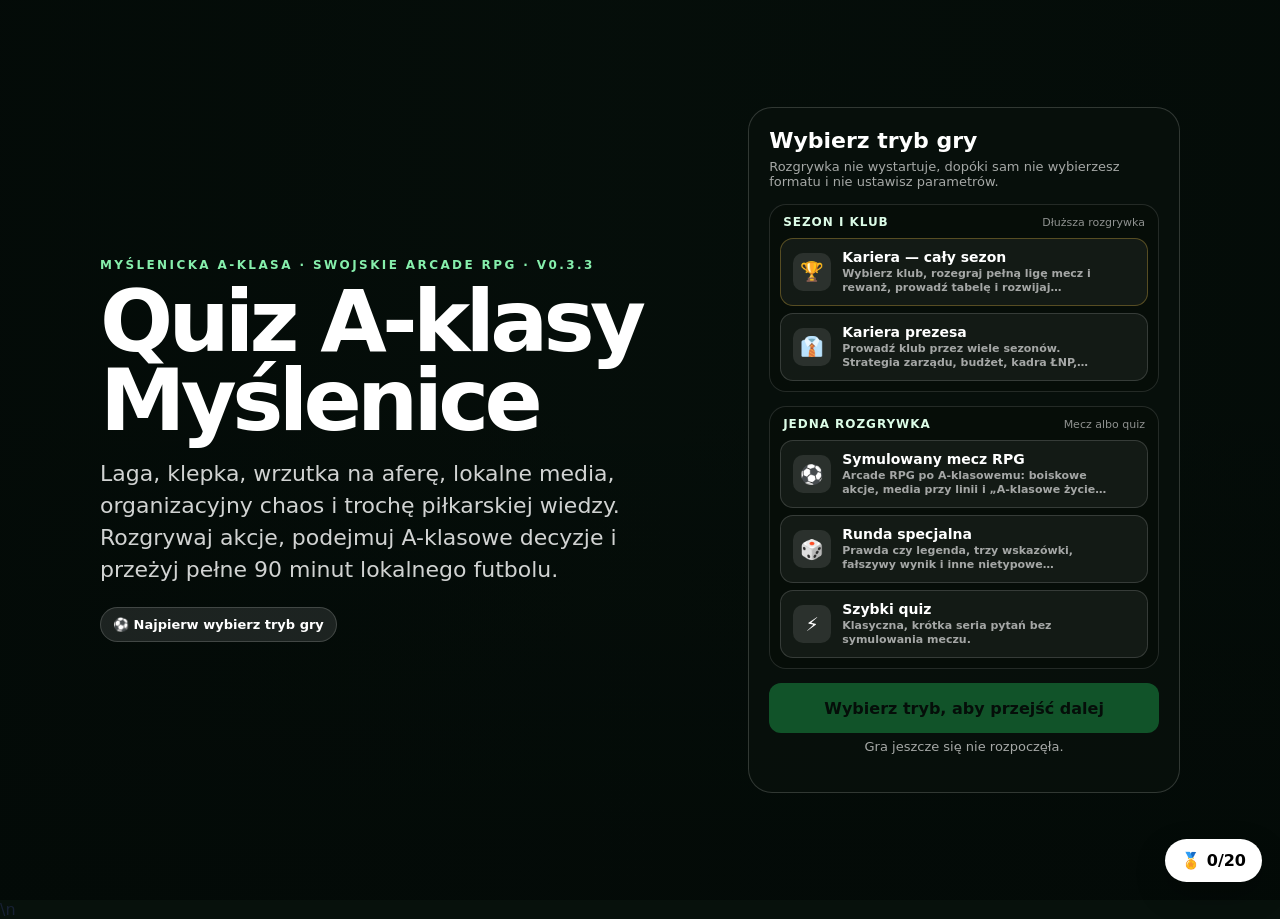
==== commit c843627e: "Add privacy-aware GA4 game analytics" ====
--- a/web/index.html
+++ b/web/index.html
@@ -25,7 +25,7 @@
   <link rel="stylesheet" href="ux-polish.css" />
   <link rel="stylesheet" href="a-class-lifelines.css" />
   <link rel="stylesheet" href="rpg-setup-ux.css" />
-  <link rel="stylesheet" href="rpg-clarity.css" />
+  <link rel="stylesheet" href="rpg-clarity.css" />\n  <link rel="stylesheet" href="analytics.css" />
 </head>
 <body class="landing-active">
   <main class="shell">
@@ -105,7 +105,7 @@
             <div class="advanced-grid">
               <label id="difficulty-control">Trudność
                 <select id="difficulty">
-                  <option value="all">Automatyczna / wszystkie</option>
+                  <option value="all">Automatyczna — dopasuj do gracza</option>
                   <option value="1">1 — Rozgrzewka</option>
                   <option value="2">2 — Łatwy</option>
                   <option value="3">3 — Ligowy</option>
@@ -199,7 +199,10 @@
   <script src="assets/title-art.js"></script>
   <script src="assets/action-art.js"></script>
   <script src="question-sanity-core.js"></script>
+  <script src="fact-card-core.js"></script>
+  <script src="adaptive-difficulty-core.js"></script>
   <script src="smart-question-engine-core.js"></script>
+  <script src="match-question-context-core.js"></script>
   <script src="app.js"></script>
   <script src="quality.js"></script>
   <script src="rounds.js"></script>
--- a/web/styles.css
+++ b/web/styles.css
@@ -64,3 +64,130 @@
 .humor-line { margin-top: 9px; padding-top: 9px; border-top: 1px dashed #d1d5db; font-style: italic; color: #4b5563; }
 .streak-line { margin-top: 10px; font-weight: 800; }
 .result-humor { margin: -6px 0 18px; padding: 12px 14px; border-radius: 12px; background: #f9fafb; font-weight: 700; }
+
+
+.adaptive-difficulty-line {
+  margin-top: 8px;
+  padding: 7px 9px;
+  border: 1px solid #c7d2fe;
+  border-radius: 9px;
+  background: #eef2ff;
+  color: #3730a3;
+  font-size: .72rem;
+  font-weight: 800;
+}
+
+
+.feedback {
+  padding: 0;
+  background: transparent;
+}
+
+.fact-card {
+  overflow: hidden;
+  border: 1px solid #dbe3ec;
+  border-radius: 14px;
+  background: #fff;
+  box-shadow: 0 8px 22px rgba(15, 23, 42, .05);
+}
+.fact-card-correct { border-color: #86efac; }
+.fact-card-wrong { border-color: #fecaca; }
+
+.fact-card-head {
+  display: flex;
+  justify-content: space-between;
+  gap: 12px;
+  align-items: center;
+  padding: 12px 14px;
+  border-bottom: 1px solid #e5e7eb;
+}
+.fact-card-correct .fact-card-head { background: #f0fdf4; border-bottom-color: #bbf7d0; }
+.fact-card-wrong .fact-card-head { background: #fef2f2; border-bottom-color: #fecaca; }
+
+.fact-card-status {
+  font-size: .72rem;
+  font-weight: 900;
+  letter-spacing: .035em;
+  text-transform: uppercase;
+}
+.fact-card-correct .fact-card-status { color: #166534; }
+.fact-card-wrong .fact-card-status { color: #991b1b; }
+
+.fact-card-answer {
+  color: #111827;
+  font-size: .96rem;
+  text-align: right;
+}
+.fact-card-explanation {
+  margin: 0;
+  padding: 13px 14px 8px;
+  color: #334155;
+  font-size: .82rem;
+  line-height: 1.5;
+}
+
+.fact-card-highlights,
+.fact-card-meta {
+  display: flex;
+  flex-wrap: wrap;
+  gap: 6px;
+  padding: 0 14px 10px;
+}
+.fact-card-meta {
+  padding-top: 2px;
+  padding-bottom: 13px;
+}
+.fact-card-chip {
+  padding: 5px 7px;
+  border-radius: 999px;
+  background: #f1f5f9;
+  color: #475569;
+  font-size: .62rem;
+  font-weight: 800;
+}
+.fact-card-chip-highlight {
+  background: #eff6ff;
+  color: #1d4ed8;
+}
+.fact-card-chip-season { background: #f5f3ff; color: #6d28d9; }
+.fact-card-chip-club { background: #f0fdf4; color: #166534; }
+.fact-card-chip-difficulty { background: #fff7ed; color: #9a3412; }
+
+.fact-card-fallback {
+  padding: 14px 16px;
+  border-radius: 12px;
+  background: #f8fafc;
+  color: #334155;
+}
+
+.fact-source-list {
+  display: grid;
+  gap: 8px;
+  margin-top: 8px;
+}
+.fact-source-link {
+  display: flex;
+  flex-direction: column;
+  gap: 2px;
+  padding: 9px 10px;
+  border: 1px solid #dbe3ec;
+  border-radius: 10px;
+  background: #fff;
+  text-decoration: none;
+}
+.fact-source-link span {
+  color: #1d4ed8;
+  font-weight: 800;
+}
+.fact-source-link small {
+  color: #64748b;
+  overflow-wrap: anywhere;
+}
+
+@media (max-width: 520px) {
+  .fact-card-head {
+    align-items: flex-start;
+    flex-direction: column;
+  }
+  .fact-card-answer { text-align: left; }
+}
--- a/web/analytics.css
+++ b/web/analytics.css
@@ -0,0 +1,53 @@
+.analytics-consent {
+  position: fixed;
+  left: 50%;
+  bottom: 16px;
+  z-index: 1000;
+  width: min(720px, calc(100% - 24px));
+  transform: translateX(-50%);
+  display: flex;
+  align-items: center;
+  justify-content: space-between;
+  gap: 16px;
+  padding: 14px 16px;
+  border: 1px solid var(--border, rgba(255,255,255,.16));
+  border-radius: 14px;
+  background: rgba(16, 20, 27, .97);
+  color: #fff;
+  box-shadow: 0 12px 36px rgba(0,0,0,.32);
+}
+
+.analytics-consent__copy {
+  display: grid;
+  gap: 4px;
+  min-width: 0;
+}
+
+.analytics-consent__copy span {
+  font-size: .9rem;
+  line-height: 1.35;
+  opacity: .82;
+}
+
+.analytics-consent__actions {
+  display: flex;
+  gap: 8px;
+  flex: 0 0 auto;
+}
+
+.analytics-consent__actions button {
+  min-height: 42px;
+  white-space: nowrap;
+}
+
+@media (max-width: 640px) {
+  .analytics-consent {
+    align-items: stretch;
+    flex-direction: column;
+  }
+
+  .analytics-consent__actions {
+    display: grid;
+    grid-template-columns: 1fr 1fr;
+  }
+}
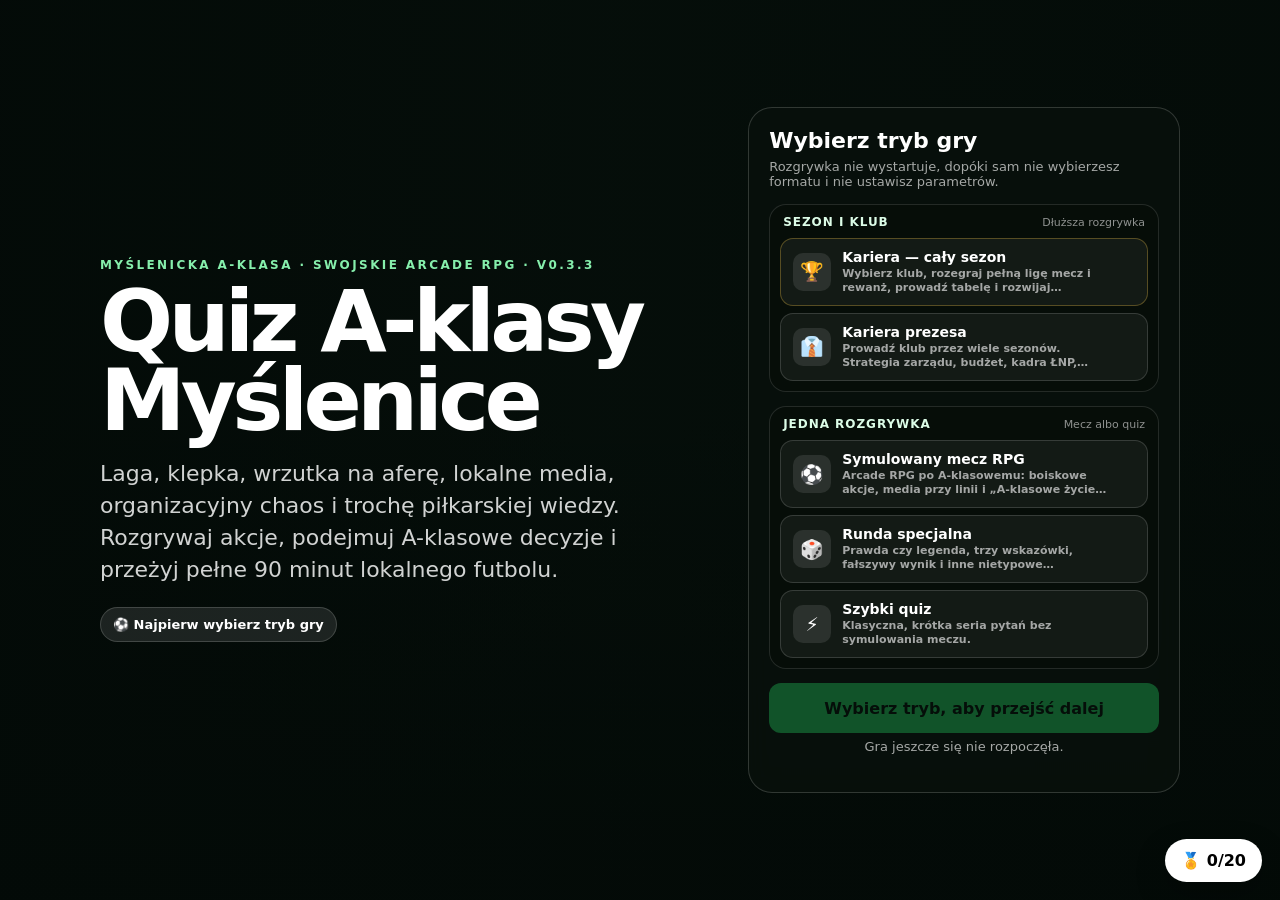
==== commit 52493cb5: "Fix analytics newline escapes" ====
--- a/web/index.html
+++ b/web/index.html
@@ -25,7 +25,8 @@
   <link rel="stylesheet" href="ux-polish.css" />
   <link rel="stylesheet" href="a-class-lifelines.css" />
   <link rel="stylesheet" href="rpg-setup-ux.css" />
-  <link rel="stylesheet" href="rpg-clarity.css" />\n  <link rel="stylesheet" href="analytics.css" />
+  <link rel="stylesheet" href="rpg-clarity.css" />
+  <link rel="stylesheet" href="analytics.css" />
 </head>
 <body class="landing-active">
   <main class="shell">
@@ -253,5 +254,7 @@
   <script src="rpg-setup-ux.js"></script>
   <script src="rpg-clarity.js"></script>
   <script src="dev-tools.js"></script>
+  <script src="analytics-config.js"></script>
+  <script src="analytics.js"></script>
 </body>
 </html>
